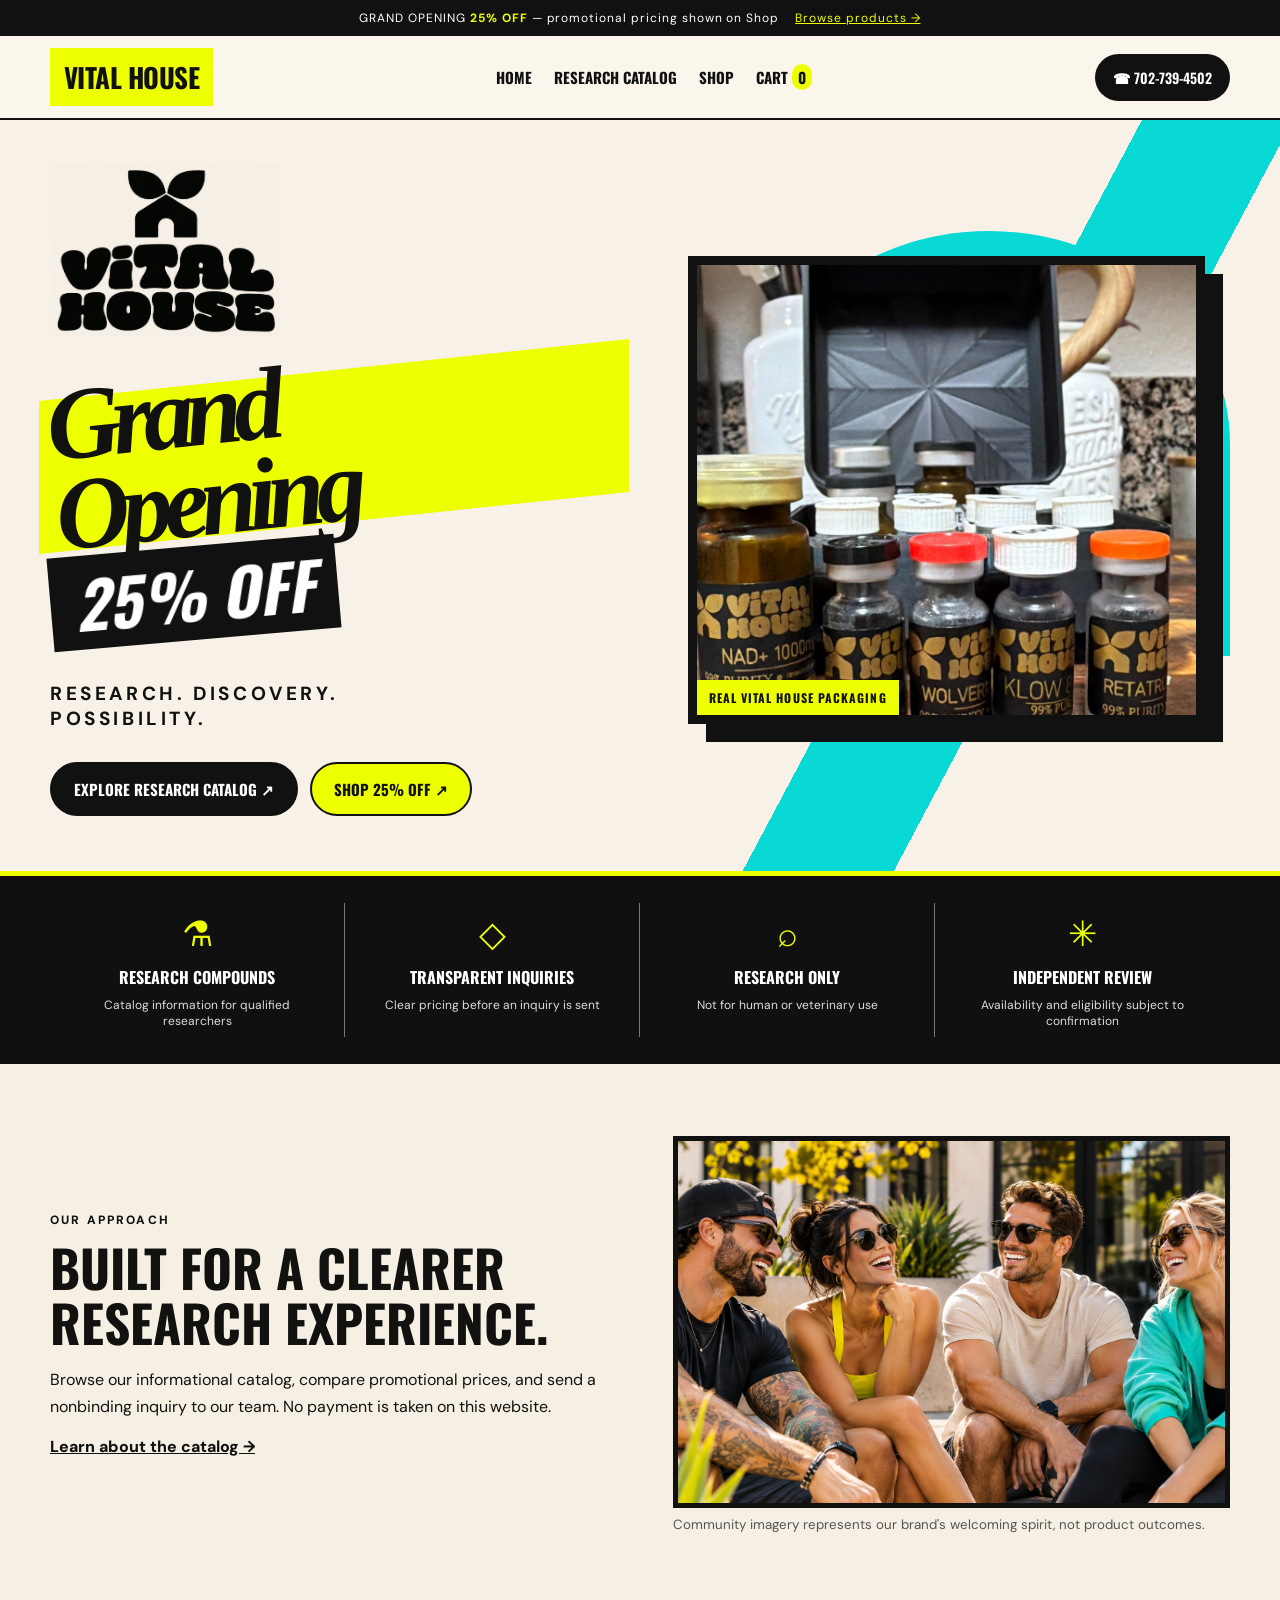
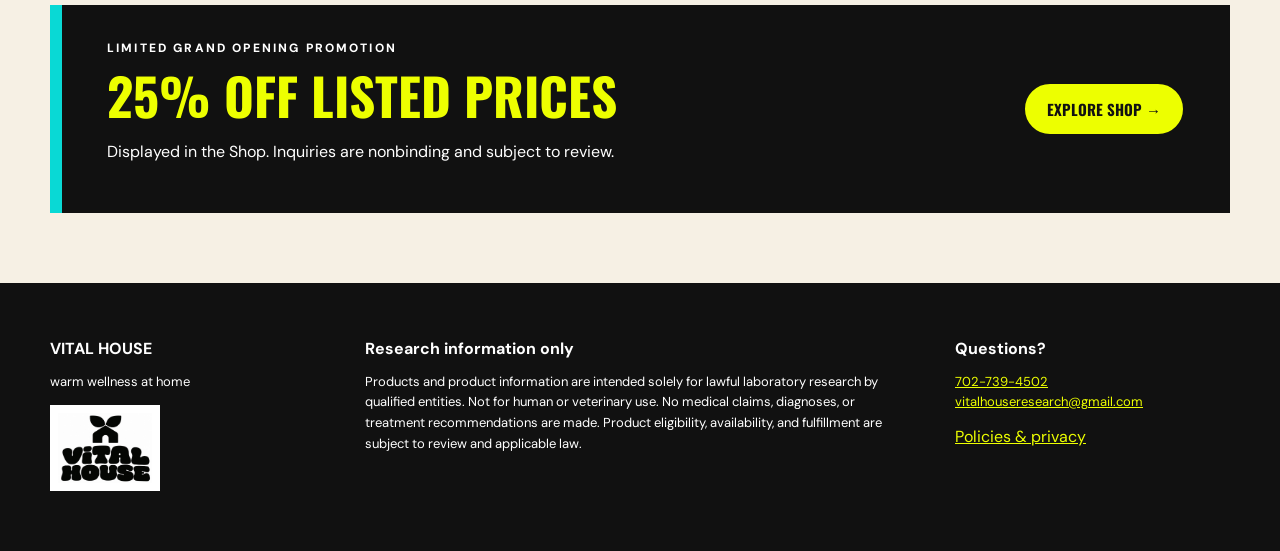
==== index.html @ 69da8849 "Add files via upload" ====
<!doctype html><html lang="en"><head><meta charset="utf-8"><meta name="viewport" content="width=device-width, initial-scale=1"><meta name="theme-color" content="#f5f0e5"><meta name="description" content="Vital House research catalog and inquiry portal. Research use only."><title>Home | Vital House</title><link rel="stylesheet" href="styles.css"><script src="app.js" defer></script></head><body><div class="announcement">GRAND OPENING <b>25% OFF</b> — promotional pricing shown on Shop <a href="shop.html">Browse products →</a></div><header class="site-header"><div class="wrap nav"><a class="brand" href="index.html" aria-label="Vital House home"><span>VITAL HOUSE</span></a><nav aria-label="Main navigation"><a href="index.html">HOME</a><a href="catalog.html">RESEARCH CATALOG</a><a href="shop.html">SHOP</a><a href="cart.html">CART <span id="cartCount">0</span></a></nav><a class="call" href="tel:+17027394502">☎ 702-739-4502</a></div></header><main><section class="hero texture"><div class="wrap hero-grid"><div class="hero-copy"><img class="hero-logo" src="vital-house-logo-original.png" alt="Original Vital House logo"><div class="brush"><span>Grand<br>Opening</span></div><div class="discount">25% OFF</div><p class="tagline">RESEARCH. DISCOVERY.<br>POSSIBILITY.</p><div class="actions"><a class="btn dark" href="catalog.html">EXPLORE RESEARCH CATALOG ↗</a><a class="btn yellow" href="shop.html">SHOP 25% OFF ↗</a></div></div><div class="hero-visual"><div class="image-frame"><img src="real-vials.jpg" alt="Actual Vital House clear glass vials with black and gold labels"><span class="photo-note">REAL VITAL HOUSE PACKAGING</span></div><div class="graphic-lines"></div></div></div></section><section class="feature-band"><div class="wrap features"><div><span>⚗</span><b>RESEARCH COMPOUNDS</b><small>Catalog information for qualified researchers</small></div><div><span>◇</span><b>TRANSPARENT INQUIRIES</b><small>Clear pricing before an inquiry is sent</small></div><div><span>⌕</span><b>RESEARCH ONLY</b><small>Not for human or veterinary use</small></div><div><span>✳</span><b>INDEPENDENT REVIEW</b><small>Availability and eligibility subject to confirmation</small></div></div></section><section class="wrap section split"><div><div class="eyebrow">OUR APPROACH</div><h2>Built for a clearer research experience.</h2><p>Browse our informational catalog, compare promotional prices, and send a nonbinding inquiry to our team. No payment is taken on this website.</p><a class="text-link" href="catalog.html">Learn about the catalog →</a></div><div class="lifestyle"><img src="community.jpg" alt="Friends sharing a relaxed moment outdoors"><small>Community imagery represents our brand's welcoming spirit, not product outcomes.</small></div></section><section class="wrap cta-block"><div><div class="eyebrow">LIMITED GRAND OPENING PROMOTION</div><h2>25% off listed prices</h2><p>Displayed in the Shop. Inquiries are nonbinding and subject to review.</p></div><a class="btn yellow" href="shop.html">EXPLORE SHOP →</a></section></main><footer><div class="wrap footer-grid"><div><strong>VITAL HOUSE</strong><p>warm wellness at home</p><img class="footer-logo" src="vital-house-logo-original.png" alt="Vital House original logo"></div><div><b>Research information only</b><p>Products and product information are intended solely for lawful laboratory research by qualified entities. Not for human or veterinary use. No medical claims, diagnoses, or treatment recommendations are made. Product eligibility, availability, and fulfillment are subject to review and applicable law.</p></div><div><b>Questions?</b><p><a href="tel:+17027394502">702-739-4502</a><br><a href="mailto:vitalhouseresearch@gmail.com">vitalhouseresearch@gmail.com</a></p><a href="policies.html">Policies & privacy</a></div></div></footer></body></html>
---- styles.css ----
@import url('https://fonts.googleapis.com/css2?family=DM+Sans:wght@400;500;600;700;800&family=Oswald:wght@500;600;700&display=swap');:root{--cream:#f6f0e4;--ink:#111110;--yellow:#edff00;--teal:#09d9d5;--red:#b92323}*{box-sizing:border-box}html{scroll-behavior:smooth}body{margin:0;background:var(--cream);color:var(--ink);font-family:'DM Sans',Arial,sans-serif}a{color:inherit}img{max-width:100%}.wrap{width:min(1180px,calc(100% - 40px));margin:auto}.announcement{background:#111;color:#fff;text-align:center;padding:10px;font-size:12px;letter-spacing:.08em}.announcement b{color:var(--yellow)}.announcement a{color:var(--yellow);margin-left:12px}.site-header{background:rgba(250,246,237,.98);border-bottom:2px solid #111;position:relative;z-index:10}.nav{min-height:82px;display:flex;align-items:center;justify-content:space-between;gap:22px}.brand{text-decoration:none;background:var(--yellow);padding:9px 14px;white-space:nowrap;font:700 27px 'Oswald',sans-serif;letter-spacing:-.02em}.nav nav{display:flex;align-items:center;gap:22px;flex-wrap:wrap}.nav nav a{font:700 15px 'Oswald',sans-serif;text-decoration:none}.nav nav a:hover,.text-link:hover{text-decoration:underline;text-decoration-color:var(--yellow);text-decoration-thickness:3px}.nav #cartCount{background:var(--yellow);padding:2px 6px;border-radius:100px}.call{background:#111;color:#fff;border-radius:30px;padding:13px 18px;text-decoration:none;font:600 14px 'Oswald',sans-serif;white-space:nowrap}.texture{background-color:#f7f1e7;background-image:radial-gradient(#9c8c7640 .6px,transparent .7px),linear-gradient(118deg,transparent 0 68%,#09d9d5 68% 77%,transparent 77%);background-size:8px 8px,100% 100%}.hero{overflow:hidden}.hero-grid{display:grid;grid-template-columns:1fr 1fr;align-items:center;gap:45px;padding:44px 0 55px;min-height:630px}.hero-logo{display:block;width:230px;max-width:52%;mix-blend-mode:multiply}.brush{position:relative;isolation:isolate;margin:16px 0 0}.brush:before{content:'';position:absolute;z-index:-1;background:var(--yellow);inset:10% -2% 5% -2%;transform:skewY(-6deg)}.brush span{font:italic 700 clamp(65px,8vw,118px)/.88 Georgia,serif;letter-spacing:-.085em;display:block;transform:rotate(-6deg)}.discount{display:inline-block;background:#111;color:#fff;font:italic 700 clamp(43px,5vw,73px) 'Oswald',sans-serif;padding:0 24px;transform:rotate(-5deg);margin:14px 0 22px}.tagline{font:700 19px/1.35 'DM Sans',sans-serif;letter-spacing:.19em}.actions{display:flex;gap:12px;flex-wrap:wrap;margin-top:30px}.btn{display:inline-flex;align-items:center;justify-content:center;text-align:center;text-decoration:none;border:2px solid #111;border-radius:40px;padding:14px 22px;font:700 15px 'Oswald',sans-serif;cursor:pointer;transition:transform .15s,box-shadow .15s}.btn:hover{transform:translateY(-2px);box-shadow:3px 4px 0 #111}.btn.dark{background:#111;color:#fff}.btn.yellow{background:var(--yellow);color:#111}.btn.outline{background:transparent}.hero-visual{position:relative;padding:25px}.hero-visual:before{content:'';position:absolute;inset:0 0 18% 15%;background:var(--teal);border-radius:50% 50% 0 0}.image-frame{position:relative;z-index:1;background:#d1c6b8;border:9px solid #111;box-shadow:18px 18px 0 #111;overflow:hidden}.image-frame img{display:block;width:100%;height:450px;object-fit:cover;object-position:center 34%}.photo-note{position:absolute;bottom:0;left:0;background:var(--yellow);font:700 12px 'Oswald';padding:9px 12px;letter-spacing:.09em}.feature-band{background:#101010;color:white;border-top:5px solid var(--yellow)}.features{display:grid;grid-template-columns:repeat(4,1fr);padding:27px 0}.features>div{display:flex;flex-direction:column;align-items:center;text-align:center;gap:8px;padding:8px 20px;border-right:1px solid #777}.features>div:last-child{border:0}.features span{font-size:35px;color:var(--yellow)}.features b{font:700 16px 'Oswald'}.features small{font-size:12px;color:#ddd}.section{padding:72px 0}.split{display:grid;grid-template-columns:1fr 1fr;gap:65px;align-items:center}.eyebrow{font:800 12px 'DM Sans';letter-spacing:.18em;margin-bottom:12px}.section h2,.cta-block h2{font:700 clamp(32px,4vw,54px)/1.07 'Oswald';margin:0 0 18px;text-transform:uppercase}.section p{line-height:1.65}.text-link{font-weight:800}.lifestyle img{width:100%;display:block;aspect-ratio:1.5;object-fit:cover;border:5px solid #111}.lifestyle small{display:block;margin-top:8px;color:#555}.cta-block{margin-bottom:70px;background:#111;color:white;padding:35px 45px;display:flex;align-items:center;justify-content:space-between;gap:20px;border-left:12px solid var(--teal)}.cta-block h2{color:var(--yellow)}.page-hero{border-bottom:3px solid #111;padding:50px 0}.page-hero h1{font:700 clamp(52px,8vw,105px)/.98 'Oswald';margin:10px 0 20px}.page-hero h1 em{font-style:normal;background:var(--yellow);padding:0 10px}.page-hero p{max-width:590px;font-size:17px;line-height:1.5}.heading-row,.shop-hero{display:grid;grid-template-columns:1.6fr 1fr;gap:30px;align-items:center}.mini-promo{background:#111;color:#fff;display:flex;flex-direction:column;align-items:flex-start;gap:15px;padding:30px;transform:rotate(2deg)}.mini-promo span{font:700 22px 'Oswald'}.mini-promo strong{font:700 65px 'Oswald';color:var(--yellow)}.mini-promo .btn{background:var(--yellow);color:#111}.shop-hero img{width:100%;height:270px;object-fit:cover;object-position:center 32%;border:5px solid #111}.big-discount{font:700 38px 'Oswald';background:#111;color:var(--yellow);padding:7px 13px;vertical-align:middle;white-space:nowrap}.section-head{display:flex;align-items:end;justify-content:space-between;gap:30px;margin-bottom:25px}.section-head p{max-width:460px}.catalog-grid{display:grid;grid-template-columns:repeat(2,1fr);gap:12px}.catalog-card{border:1px solid #aaa;background:#fff9ef;padding:20px 24px;display:grid;grid-template-columns:180px 1fr;gap:18px;align-items:start}.catalog-card h3{font:700 23px 'Oswald';margin:0}.catalog-card small{display:block;font-weight:700}.catalog-card p{font-size:14px;margin:0}.product-grid{display:grid;grid-template-columns:repeat(3,1fr);gap:15px}.product-card{background:#fff9ef;border:1.5px solid #111;border-radius:10px;padding:22px;display:flex;flex-direction:column;gap:12px}.product-card h3{font:700 27px 'Oswald';margin:0}.product-card .size{font-weight:700}.prices{display:flex;align-items:center;gap:12px}.prices del{font-weight:700}.prices strong{color:var(--red);font-size:23px}.product-card .controls{margin-top:auto;display:flex;gap:10px;align-items:center}.qty{width:65px;border:1px solid #111;padding:12px;font:700 16px 'DM Sans';background:white}.product-card button{flex:1}.bottom-cta{text-align:right;margin-top:35px}.cart-layout{display:grid;grid-template-columns:1.2fr .8fr;gap:45px;align-items:start}.cart-line{display:grid;grid-template-columns:1fr auto auto auto;gap:16px;align-items:center;border-bottom:1px solid #aaa;padding:18px 0}.cart-line h3{font:700 21px 'Oswald';margin:0}.cart-line small{display:block}.cart-line button{border:0;background:none;color:#a22;text-decoration:underline;cursor:pointer}.checkout-panel{border:2px solid #111;background:#fff9ef;padding:26px}.checkout-panel h2{font-size:30px}.totals-row{display:flex;justify-content:space-between;margin:12px 0}.totals-row.discount-row{color:var(--red)}.totals-row.final{font-weight:800;font-size:23px;border-top:2px solid #111;padding-top:16px}.checkout-panel label{display:block;font-weight:700;font-size:13px;margin:13px 0 5px}.checkout-panel input:not([type=checkbox]),.checkout-panel textarea,.checkout-panel select,select{width:100%;padding:12px;border:1px solid #777;background:white;font:inherit}.checkout-panel .check{display:flex;align-items:flex-start;gap:10px;line-height:1.4}.check input{margin-top:3px}.fine{font-size:12px;color:#555;line-height:1.5}.wide{width:100%;margin-top:10px}.policy{max-width:900px}.policy h2{margin-top:35px;font-size:28px}footer{background:#111;color:#fff;padding:55px 0}footer a{color:var(--yellow)}.footer-grid{display:grid;grid-template-columns:1fr 2fr 1fr;gap:40px}.footer-grid p{font-size:13px;line-height:1.6}.footer-logo{width:110px;background:white;padding:8px}@media(max-width:900px){.nav{padding:12px 0;flex-wrap:wrap}.nav nav{order:3;width:100%;justify-content:space-between;gap:12px}.hero-grid{grid-template-columns:1fr}.hero-visual{max-width:680px}.product-grid{grid-template-columns:repeat(2,1fr)}.features{grid-template-columns:repeat(2,1fr)}.features>div:nth-child(2){border:0}.features>div{border-bottom:1px solid #666}.split,.cart-layout{grid-template-columns:1fr}.heading-row{grid-template-columns:1fr 1fr}.footer-grid{grid-template-columns:1fr 1fr}}@media(max-width:620px){.wrap{width:min(100% - 28px,1180px)}.brand{font-size:22px}.call{padding:10px;font-size:12px}.nav nav a{font-size:12px}.hero-grid{padding:28px 0 40px;gap:15px}.hero-logo{width:180px}.brush span{font-size:70px}.discount{font-size:49px}.hero-visual{padding:15px}.image-frame img{height:340px}.features{grid-template-columns:repeat(2,1fr)}.features>div{padding:10px}.section{padding:42px 0}.cta-block{flex-direction:column;align-items:flex-start;padding:25px}.heading-row,.shop-hero{grid-template-columns:1fr}.mini-promo{transform:none}.catalog-grid,.product-grid{grid-template-columns:1fr}.catalog-card{grid-template-columns:1fr;gap:5px}.section-head{display:block}.cart-line{grid-template-columns:1fr auto;gap:8px}.footer-grid{grid-template-columns:1fr}.page-hero h1{font-size:55px}.big-discount{font-size:27px}}
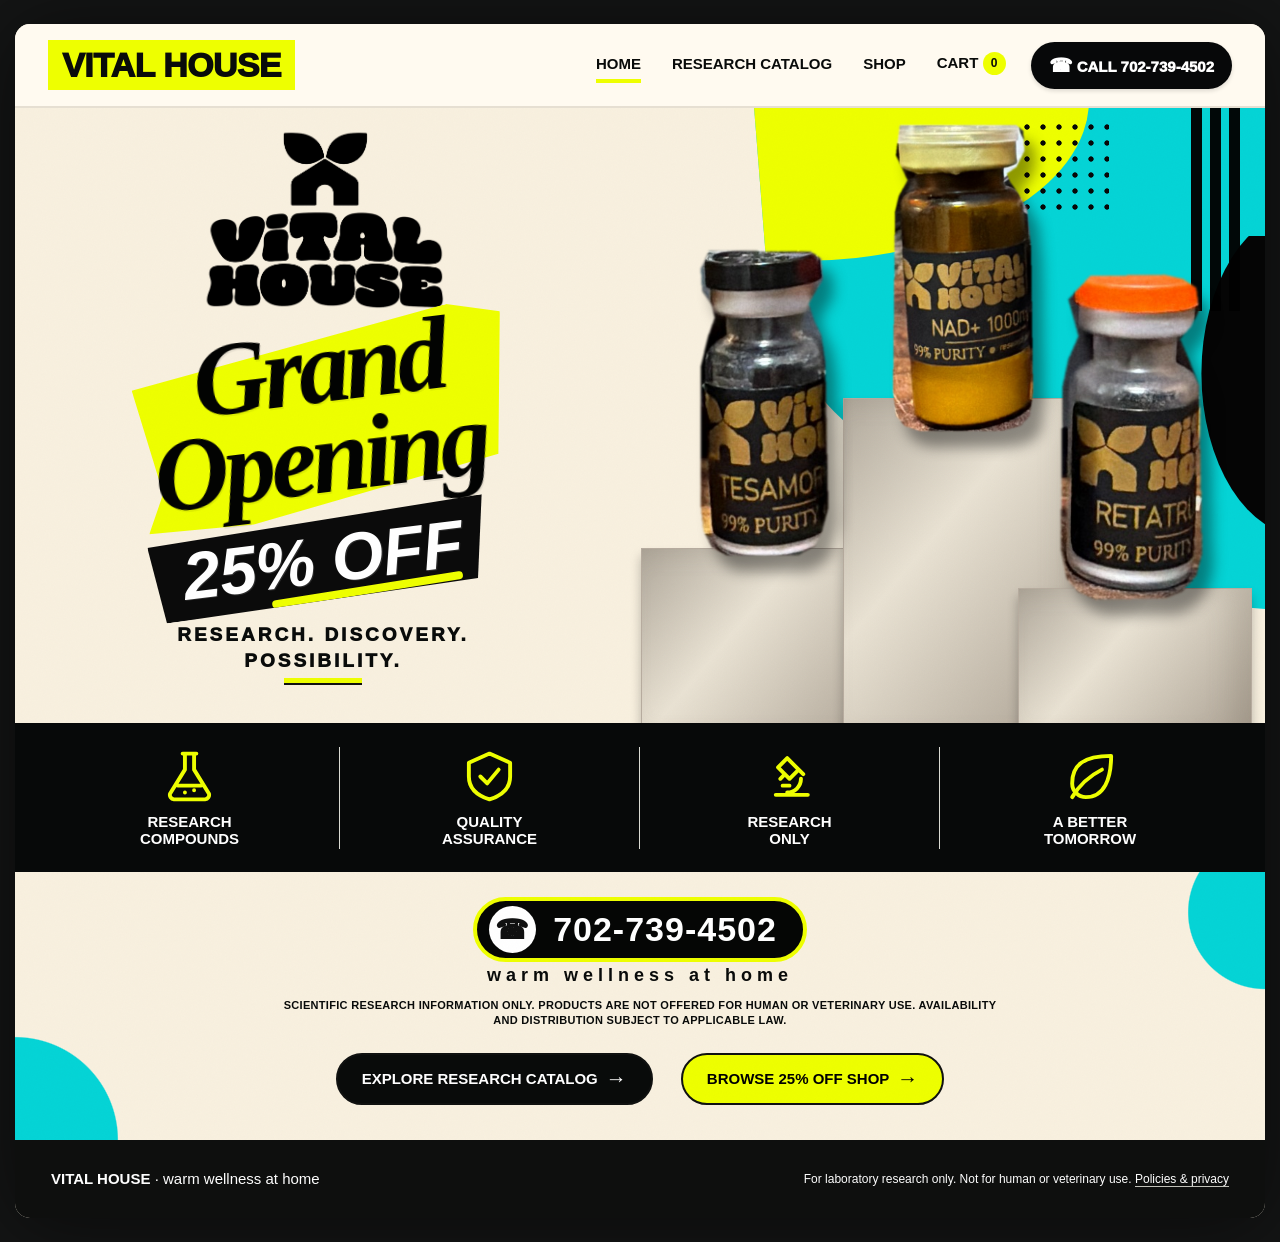
==== commit a787227b: "Add files via upload" ====
--- a/index.html
+++ b/index.html
@@ -1 +1 @@
-<!doctype html><html lang="en"><head><meta charset="utf-8"><meta name="viewport" content="width=device-width, initial-scale=1"><meta name="theme-color" content="#f5f0e5"><meta name="description" content="Vital House research catalog and inquiry portal. Research use only."><title>Home | Vital House</title><link rel="stylesheet" href="styles.css"><script src="app.js" defer></script></head><body><div class="announcement">GRAND OPENING <b>25% OFF</b> — promotional pricing shown on Shop <a href="shop.html">Browse products →</a></div><header class="site-header"><div class="wrap nav"><a class="brand" href="index.html" aria-label="Vital House home"><span>VITAL HOUSE</span></a><nav aria-label="Main navigation"><a href="index.html">HOME</a><a href="catalog.html">RESEARCH CATALOG</a><a href="shop.html">SHOP</a><a href="cart.html">CART <span id="cartCount">0</span></a></nav><a class="call" href="tel:+17027394502">☎ 702-739-4502</a></div></header><main><section class="hero texture"><div class="wrap hero-grid"><div class="hero-copy"><img class="hero-logo" src="vital-house-logo-original.png" alt="Original Vital House logo"><div class="brush"><span>Grand<br>Opening</span></div><div class="discount">25% OFF</div><p class="tagline">RESEARCH. DISCOVERY.<br>POSSIBILITY.</p><div class="actions"><a class="btn dark" href="catalog.html">EXPLORE RESEARCH CATALOG ↗</a><a class="btn yellow" href="shop.html">SHOP 25% OFF ↗</a></div></div><div class="hero-visual"><div class="image-frame"><img src="real-vials.jpg" alt="Actual Vital House clear glass vials with black and gold labels"><span class="photo-note">REAL VITAL HOUSE PACKAGING</span></div><div class="graphic-lines"></div></div></div></section><section class="feature-band"><div class="wrap features"><div><span>⚗</span><b>RESEARCH COMPOUNDS</b><small>Catalog information for qualified researchers</small></div><div><span>◇</span><b>TRANSPARENT INQUIRIES</b><small>Clear pricing before an inquiry is sent</small></div><div><span>⌕</span><b>RESEARCH ONLY</b><small>Not for human or veterinary use</small></div><div><span>✳</span><b>INDEPENDENT REVIEW</b><small>Availability and eligibility subject to confirmation</small></div></div></section><section class="wrap section split"><div><div class="eyebrow">OUR APPROACH</div><h2>Built for a clearer research experience.</h2><p>Browse our informational catalog, compare promotional prices, and send a nonbinding inquiry to our team. No payment is taken on this website.</p><a class="text-link" href="catalog.html">Learn about the catalog →</a></div><div class="lifestyle"><img src="community.jpg" alt="Friends sharing a relaxed moment outdoors"><small>Community imagery represents our brand's welcoming spirit, not product outcomes.</small></div></section><section class="wrap cta-block"><div><div class="eyebrow">LIMITED GRAND OPENING PROMOTION</div><h2>25% off listed prices</h2><p>Displayed in the Shop. Inquiries are nonbinding and subject to review.</p></div><a class="btn yellow" href="shop.html">EXPLORE SHOP →</a></section></main><footer><div class="wrap footer-grid"><div><strong>VITAL HOUSE</strong><p>warm wellness at home</p><img class="footer-logo" src="vital-house-logo-original.png" alt="Vital House original logo"></div><div><b>Research information only</b><p>Products and product information are intended solely for lawful laboratory research by qualified entities. Not for human or veterinary use. No medical claims, diagnoses, or treatment recommendations are made. Product eligibility, availability, and fulfillment are subject to review and applicable law.</p></div><div><b>Questions?</b><p><a href="tel:+17027394502">702-739-4502</a><br><a href="mailto:vitalhouseresearch@gmail.com">vitalhouseresearch@gmail.com</a></p><a href="policies.html">Policies & privacy</a></div></div></footer></body></html>+<!DOCTYPE html><html lang="en"><head><meta charset="UTF-8"><meta name="viewport" content="width=device-width,initial-scale=1"><meta name="theme-color" content="#fbf5e8"><meta name="description" content="Vital House research catalog, grand opening 25% promotion and nonbinding product inquiries for qualified laboratories."><link rel="icon" href="original-logo-transparent.png"><link rel="stylesheet" href="styles.css"><script defer src="app.js"></script><title>Vital House | Grand Opening</title></head><body data-page="home"><div class="site-shell"><header class="site-header"><a class="header-mark" href="index.html" aria-label="Vital House home">VITAL HOUSE</a><nav class="nav-links" aria-label="Main navigation"><a href="index.html" data-page="home">HOME</a><a href="catalog.html" data-page="catalog">RESEARCH CATALOG</a><a href="shop.html" data-page="shop">SHOP</a><a href="cart.html" data-page="cart">CART <span id="cartCount">0</span></a></nav><a class="header-call" href="tel:+17027394502"><span aria-hidden="true">☎</span> CALL 702-739-4502</a></header><main class="home-main"><section class="home-hero"><div class="hero-copy"><img class="hero-logo" src="original-logo-transparent.png" alt="Original Vital House logo"><div class="grand-title"><span>Grand</span><span>Opening</span></div><div class="off-paint">25% OFF <i></i></div><p class="tagline">RESEARCH. DISCOVERY.<br> POSSIBILITY.</p><div class="tagline-line"></div></div><div class="bottle-stage" role="img" aria-label="Actual Vital House glass bottles with the original black and gold labels"><div class="stage-glow"></div><div class="stage-dots"></div><div class="stage-stripes"></div><div class="stage-block block-a"></div><div class="stage-block block-b"></div><div class="stage-block block-c"></div><img class="vial vial-a" src="bottle-tesamorelin.png" alt="" loading="eager"><img class="vial vial-b" src="bottle-nad.png" alt="" loading="eager"><img class="vial vial-c" src="bottle-retatrutide.png" alt="" loading="eager"></div></section><section class="feature-strip"><div class="feature"><svg viewBox="0 0 24 24" aria-hidden="true"><path d="M9 2h6M10 2v7l-6.5 10.5A2 2 0 0 0 5.2 22h13.6a2 2 0 0 0 1.7-2.5L14 9V2M7 16h10M10 19h.01M14 18h.01"/></svg><span>RESEARCH<br>COMPOUNDS</span></div><div class="feature"><svg viewBox="0 0 24 24" aria-hidden="true"><path d="m12 2 9 4v6c0 5-3.5 8.3-9 10-5.5-1.7-9-5-9-10V6l9-4Z"/><path d="m8 12 3 3 5-6"/></svg><span>QUALITY<br>ASSURANCE</span></div><div class="feature"><svg viewBox="0 0 24 24" aria-hidden="true"><path d="m7 8 4-4 5 5-4 4-5-5ZM10 11l-2 2M16 9l2 2M17 13a6 6 0 0 1-6 6M6 20h14M9 16h3"/></svg><span>RESEARCH<br>ONLY</span></div><div class="feature"><svg viewBox="0 0 24 24" aria-hidden="true"><path d="M21 3C9 3 4 7 4 15a6 6 0 0 0 6 6c8 0 11-8 11-18Z"/><path d="M4 21c3-5 7-9 13-12"/></svg><span>A BETTER<br>TOMORROW</span></div></section><section class="home-bottom"><a class="phone-oval" href="tel:+17027394502"><span class="phone-round">☎</span> 702-739-4502</a><p class="home-slogan">warm wellness at home</p><p class="micro-disclaimer">SCIENTIFIC RESEARCH INFORMATION ONLY. PRODUCTS ARE NOT OFFERED FOR HUMAN OR VETERINARY USE. AVAILABILITY AND DISTRIBUTION SUBJECT TO APPLICABLE LAW.</p><div class="home-ctas"><a class="pill pill-black" href="catalog.html">EXPLORE RESEARCH CATALOG <span>→</span></a><a class="pill pill-yellow" href="shop.html">BROWSE 25% OFF SHOP <span>→</span></a></div></section></main><footer class="site-footer"><div class="footer-left"><span class="brand-name">VITAL HOUSE</span><span> · warm wellness at home</span></div><div class="footer-right">For laboratory research only. Not for human or veterinary use. <a href="policies.html">Policies & privacy</a></div></footer></div></body></html>
--- a/styles.css
+++ b/styles.css
@@ -1 +1,13 @@
-@import url('https://fonts.googleapis.com/css2?family=DM+Sans:wght@400;500;600;700;800&family=Oswald:wght@500;600;700&display=swap');:root{--cream:#f6f0e4;--ink:#111110;--yellow:#edff00;--teal:#09d9d5;--red:#b92323}*{box-sizing:border-box}html{scroll-behavior:smooth}body{margin:0;background:var(--cream);color:var(--ink);font-family:'DM Sans',Arial,sans-serif}a{color:inherit}img{max-width:100%}.wrap{width:min(1180px,calc(100% - 40px));margin:auto}.announcement{background:#111;color:#fff;text-align:center;padding:10px;font-size:12px;letter-spacing:.08em}.announcement b{color:var(--yellow)}.announcement a{color:var(--yellow);margin-left:12px}.site-header{background:rgba(250,246,237,.98);border-bottom:2px solid #111;position:relative;z-index:10}.nav{min-height:82px;display:flex;align-items:center;justify-content:space-between;gap:22px}.brand{text-decoration:none;background:var(--yellow);padding:9px 14px;white-space:nowrap;font:700 27px 'Oswald',sans-serif;letter-spacing:-.02em}.nav nav{display:flex;align-items:center;gap:22px;flex-wrap:wrap}.nav nav a{font:700 15px 'Oswald',sans-serif;text-decoration:none}.nav nav a:hover,.text-link:hover{text-decoration:underline;text-decoration-color:var(--yellow);text-decoration-thickness:3px}.nav #cartCount{background:var(--yellow);padding:2px 6px;border-radius:100px}.call{background:#111;color:#fff;border-radius:30px;padding:13px 18px;text-decoration:none;font:600 14px 'Oswald',sans-serif;white-space:nowrap}.texture{background-color:#f7f1e7;background-image:radial-gradient(#9c8c7640 .6px,transparent .7px),linear-gradient(118deg,transparent 0 68%,#09d9d5 68% 77%,transparent 77%);background-size:8px 8px,100% 100%}.hero{overflow:hidden}.hero-grid{display:grid;grid-template-columns:1fr 1fr;align-items:center;gap:45px;padding:44px 0 55px;min-height:630px}.hero-logo{display:block;width:230px;max-width:52%;mix-blend-mode:multiply}.brush{position:relative;isolation:isolate;margin:16px 0 0}.brush:before{content:'';position:absolute;z-index:-1;background:var(--yellow);inset:10% -2% 5% -2%;transform:skewY(-6deg)}.brush span{font:italic 700 clamp(65px,8vw,118px)/.88 Georgia,serif;letter-spacing:-.085em;display:block;transform:rotate(-6deg)}.discount{display:inline-block;background:#111;color:#fff;font:italic 700 clamp(43px,5vw,73px) 'Oswald',sans-serif;padding:0 24px;transform:rotate(-5deg);margin:14px 0 22px}.tagline{font:700 19px/1.35 'DM Sans',sans-serif;letter-spacing:.19em}.actions{display:flex;gap:12px;flex-wrap:wrap;margin-top:30px}.btn{display:inline-flex;align-items:center;justify-content:center;text-align:center;text-decoration:none;border:2px solid #111;border-radius:40px;padding:14px 22px;font:700 15px 'Oswald',sans-serif;cursor:pointer;transition:transform .15s,box-shadow .15s}.btn:hover{transform:translateY(-2px);box-shadow:3px 4px 0 #111}.btn.dark{background:#111;color:#fff}.btn.yellow{background:var(--yellow);color:#111}.btn.outline{background:transparent}.hero-visual{position:relative;padding:25px}.hero-visual:before{content:'';position:absolute;inset:0 0 18% 15%;background:var(--teal);border-radius:50% 50% 0 0}.image-frame{position:relative;z-index:1;background:#d1c6b8;border:9px solid #111;box-shadow:18px 18px 0 #111;overflow:hidden}.image-frame img{display:block;width:100%;height:450px;object-fit:cover;object-position:center 34%}.photo-note{position:absolute;bottom:0;left:0;background:var(--yellow);font:700 12px 'Oswald';padding:9px 12px;letter-spacing:.09em}.feature-band{background:#101010;color:white;border-top:5px solid var(--yellow)}.features{display:grid;grid-template-columns:repeat(4,1fr);padding:27px 0}.features>div{display:flex;flex-direction:column;align-items:center;text-align:center;gap:8px;padding:8px 20px;border-right:1px solid #777}.features>div:last-child{border:0}.features span{font-size:35px;color:var(--yellow)}.features b{font:700 16px 'Oswald'}.features small{font-size:12px;color:#ddd}.section{padding:72px 0}.split{display:grid;grid-template-columns:1fr 1fr;gap:65px;align-items:center}.eyebrow{font:800 12px 'DM Sans';letter-spacing:.18em;margin-bottom:12px}.section h2,.cta-block h2{font:700 clamp(32px,4vw,54px)/1.07 'Oswald';margin:0 0 18px;text-transform:uppercase}.section p{line-height:1.65}.text-link{font-weight:800}.lifestyle img{width:100%;display:block;aspect-ratio:1.5;object-fit:cover;border:5px solid #111}.lifestyle small{display:block;margin-top:8px;color:#555}.cta-block{margin-bottom:70px;background:#111;color:white;padding:35px 45px;display:flex;align-items:center;justify-content:space-between;gap:20px;border-left:12px solid var(--teal)}.cta-block h2{color:var(--yellow)}.page-hero{border-bottom:3px solid #111;padding:50px 0}.page-hero h1{font:700 clamp(52px,8vw,105px)/.98 'Oswald';margin:10px 0 20px}.page-hero h1 em{font-style:normal;background:var(--yellow);padding:0 10px}.page-hero p{max-width:590px;font-size:17px;line-height:1.5}.heading-row,.shop-hero{display:grid;grid-template-columns:1.6fr 1fr;gap:30px;align-items:center}.mini-promo{background:#111;color:#fff;display:flex;flex-direction:column;align-items:flex-start;gap:15px;padding:30px;transform:rotate(2deg)}.mini-promo span{font:700 22px 'Oswald'}.mini-promo strong{font:700 65px 'Oswald';color:var(--yellow)}.mini-promo .btn{background:var(--yellow);color:#111}.shop-hero img{width:100%;height:270px;object-fit:cover;object-position:center 32%;border:5px solid #111}.big-discount{font:700 38px 'Oswald';background:#111;color:var(--yellow);padding:7px 13px;vertical-align:middle;white-space:nowrap}.section-head{display:flex;align-items:end;justify-content:space-between;gap:30px;margin-bottom:25px}.section-head p{max-width:460px}.catalog-grid{display:grid;grid-template-columns:repeat(2,1fr);gap:12px}.catalog-card{border:1px solid #aaa;background:#fff9ef;padding:20px 24px;display:grid;grid-template-columns:180px 1fr;gap:18px;align-items:start}.catalog-card h3{font:700 23px 'Oswald';margin:0}.catalog-card small{display:block;font-weight:700}.catalog-card p{font-size:14px;margin:0}.product-grid{display:grid;grid-template-columns:repeat(3,1fr);gap:15px}.product-card{background:#fff9ef;border:1.5px solid #111;border-radius:10px;padding:22px;display:flex;flex-direction:column;gap:12px}.product-card h3{font:700 27px 'Oswald';margin:0}.product-card .size{font-weight:700}.prices{display:flex;align-items:center;gap:12px}.prices del{font-weight:700}.prices strong{color:var(--red);font-size:23px}.product-card .controls{margin-top:auto;display:flex;gap:10px;align-items:center}.qty{width:65px;border:1px solid #111;padding:12px;font:700 16px 'DM Sans';background:white}.product-card button{flex:1}.bottom-cta{text-align:right;margin-top:35px}.cart-layout{display:grid;grid-template-columns:1.2fr .8fr;gap:45px;align-items:start}.cart-line{display:grid;grid-template-columns:1fr auto auto auto;gap:16px;align-items:center;border-bottom:1px solid #aaa;padding:18px 0}.cart-line h3{font:700 21px 'Oswald';margin:0}.cart-line small{display:block}.cart-line button{border:0;background:none;color:#a22;text-decoration:underline;cursor:pointer}.checkout-panel{border:2px solid #111;background:#fff9ef;padding:26px}.checkout-panel h2{font-size:30px}.totals-row{display:flex;justify-content:space-between;margin:12px 0}.totals-row.discount-row{color:var(--red)}.totals-row.final{font-weight:800;font-size:23px;border-top:2px solid #111;padding-top:16px}.checkout-panel label{display:block;font-weight:700;font-size:13px;margin:13px 0 5px}.checkout-panel input:not([type=checkbox]),.checkout-panel textarea,.checkout-panel select,select{width:100%;padding:12px;border:1px solid #777;background:white;font:inherit}.checkout-panel .check{display:flex;align-items:flex-start;gap:10px;line-height:1.4}.check input{margin-top:3px}.fine{font-size:12px;color:#555;line-height:1.5}.wide{width:100%;margin-top:10px}.policy{max-width:900px}.policy h2{margin-top:35px;font-size:28px}footer{background:#111;color:#fff;padding:55px 0}footer a{color:var(--yellow)}.footer-grid{display:grid;grid-template-columns:1fr 2fr 1fr;gap:40px}.footer-grid p{font-size:13px;line-height:1.6}.footer-logo{width:110px;background:white;padding:8px}@media(max-width:900px){.nav{padding:12px 0;flex-wrap:wrap}.nav nav{order:3;width:100%;justify-content:space-between;gap:12px}.hero-grid{grid-template-columns:1fr}.hero-visual{max-width:680px}.product-grid{grid-template-columns:repeat(2,1fr)}.features{grid-template-columns:repeat(2,1fr)}.features>div:nth-child(2){border:0}.features>div{border-bottom:1px solid #666}.split,.cart-layout{grid-template-columns:1fr}.heading-row{grid-template-columns:1fr 1fr}.footer-grid{grid-template-columns:1fr 1fr}}@media(max-width:620px){.wrap{width:min(100% - 28px,1180px)}.brand{font-size:22px}.call{padding:10px;font-size:12px}.nav nav a{font-size:12px}.hero-grid{padding:28px 0 40px;gap:15px}.hero-logo{width:180px}.brush span{font-size:70px}.discount{font-size:49px}.hero-visual{padding:15px}.image-frame img{height:340px}.features{grid-template-columns:repeat(2,1fr)}.features>div{padding:10px}.section{padding:42px 0}.cta-block{flex-direction:column;align-items:flex-start;padding:25px}.heading-row,.shop-hero{grid-template-columns:1fr}.mini-promo{transform:none}.catalog-grid,.product-grid{grid-template-columns:1fr}.catalog-card{grid-template-columns:1fr;gap:5px}.section-head{display:block}.cart-line{grid-template-columns:1fr auto;gap:8px}.footer-grid{grid-template-columns:1fr}.page-hero h1{font-size:55px}.big-discount{font-size:27px}}+:root{--cream:#f8f0df;--paper:#fcf8ed;--ink:#090b0a;--yellow:#eeff00;--gold:#c59a52;--teal:#05d4d6;--muted:#565853;--red:#c31e21;--line:#292a26;--shadow:0 12px 44px rgba(0,0,0,.11)}
+*{box-sizing:border-box}html{scroll-behavior:smooth}body{margin:0;background:#141515;color:var(--ink);font-family:Arial,Helvetica,sans-serif;-webkit-font-smoothing:antialiased;font-size:16px}a{color:inherit;text-decoration:none}button,input,textarea,select{font:inherit}button{cursor:pointer}.site-shell{max-width:1250px;margin:24px auto;background:var(--cream);overflow:hidden;box-shadow:0 6px 80px #0008;border-radius:15px;min-height:85vh;position:relative}.site-shell:before{content:"";position:absolute;inset:0;pointer-events:none;z-index:10;background-image:url("data:image/svg+xml,%3Csvg viewBox='0 0 200 200' xmlns='http://www.w3.org/2000/svg'%3E%3Cfilter id='n'%3E%3CfeTurbulence type='fractalNoise' baseFrequency='.8' numOctaves='3' stitchTiles='stitch'/%3E%3C/filter%3E%3Crect width='100%25' height='100%25' filter='url(%23n)' opacity='.22'/%3E%3C/svg%3E");background-size:210px 210px;opacity:.12;mix-blend-mode:multiply}.site-shell>*,.site-shell>* *{position:relative}header.site-header{height:84px;display:flex;align-items:center;justify-content:space-between;gap:25px;padding:12px 33px;background:#fffaf0;border-bottom:2px solid #e6dfd2;z-index:12}.header-mark{display:inline-block;font-family:Impact,'Arial Black',Arial,sans-serif;font-size:34px;font-weight:950;line-height:1;padding:8px 14px;background:var(--yellow);white-space:nowrap;letter-spacing:-.6px}.nav-links{display:flex;gap:31px;align-items:center;margin-left:auto;font-weight:900;font-size:15px}.nav-links a{white-space:nowrap;padding:7px 0;border-bottom:4px solid transparent}.nav-links a.active{border-bottom-color:var(--yellow)}.nav-links a:hover{border-bottom-color:var(--teal)}#cartCount{display:inline-grid;place-items:center;border-radius:100px;background:var(--yellow);min-width:23px;height:23px;font-size:12px;padding:2px}.header-call{background:#070809;color:#fff;padding:12px 18px;border-radius:100px;font-weight:950;font-size:15px;white-space:nowrap;box-shadow:0 2px 4px #0002}.header-call span{font-size:19px}.site-footer{display:flex;justify-content:space-between;gap:20px;align-items:center;background:#0e0f0e;color:#fff;padding:22px 36px;min-height:78px;font-size:13px;flex-wrap:wrap}.footer-left{font-size:15px}.brand-name{font-weight:900}.footer-right{font-size:12px}.footer-right a{border-bottom:1px solid #c2c2ba}
+/* Home page: original graphic hierarchy, real editable text, actual vial photographs */
+.home-hero{min-height:615px;display:grid;grid-template-columns:48% 52%;overflow:hidden;background:radial-gradient(circle at 100% 5%,#fff8e6,transparent 30%),var(--cream)}.hero-copy{display:flex;flex-direction:column;align-items:center;justify-content:flex-start;z-index:3;padding:26px 6px 12px 22px}.hero-logo{width:min(78%,350px);height:185px;object-fit:contain;mix-blend-mode:multiply;margin:-8px auto -12px}.grand-title{margin:1px 0 2px;position:relative;z-index:2;display:flex;flex-direction:column;align-items:center;transform:rotate(-7deg);font-family:'Lobster Two','Brush Script MT','Segoe Script',cursive;font-weight:900;font-style:italic;color:#020302;letter-spacing:-5px;line-height:.87;font-size:clamp(64px,8.1vw,120px);padding:22px 26px 10px;text-shadow:1px 2px 0 #0001}.grand-title:before{content:'';position:absolute;inset:16% -1% 2%;background:var(--yellow);transform:skewY(-6deg);clip-path:polygon(0 8%,86% 0,100% 11%,95% 91%,28% 99%,0 91%,5% 70%);z-index:-1}.grand-title span+span{margin-left:-18px}.off-paint{align-self:center;transform:rotate(-7deg);font-family:Impact,'Arial Black',sans-serif;font-weight:900;letter-spacing:-.5px;font-style:italic;font-size:clamp(42px,5.2vw,74px);color:#fff;text-shadow:1px 1px 0 #fff2;padding:8px 32px 6px;background:#0b0b0b;clip-path:polygon(0 14%,98% 0,94% 92%,3% 100%);white-space:nowrap}.off-paint i{position:absolute;height:8px;background:var(--yellow);bottom:5px;left:34%;width:56%;border-radius:30px;transform:rotate(-2deg)}.tagline{text-align:center;font-weight:950;font-size:19px;line-height:1.34;letter-spacing:3px;margin:18px 0 5px}.tagline-line{height:7px;width:78px;background:var(--yellow);border-bottom:2px solid #111}.bottle-stage{position:relative;overflow:hidden;min-width:0;min-height:615px;isolation:isolate;background:linear-gradient(110deg, transparent 0 28%,rgba(0,0,0,0) 28%)}.stage-glow{position:absolute;right:-18%;top:0;width:105%;height:83%;border-radius:0 0 0 100%;background:var(--teal);clip-path:polygon(8% 0,100% 0,100% 100%,45% 94%,11% 51%)}.stage-glow:before{content:"";position:absolute;top:-33%;left:-28%;height:63%;width:85%;border-radius:50%;background:var(--yellow)}.stage-glow:after{content:'';position:absolute;right:0;top:25%;width:54%;height:100%;background:#050505;clip-path:ellipse(28% 32% at 79% 27%)}.stage-dots{position:absolute;top:11px;right:24%;width:90px;height:98px;background-image:radial-gradient(#070707 2.3px,transparent 3px);background-size:16px 16px}.stage-stripes{position:absolute;right:3%;top:0;height:33%;width:55px;background:repeating-linear-gradient(90deg,#090909 0 11px,transparent 11px 19px);mix-blend-mode:multiply}.stage-block{position:absolute;bottom:-20px;z-index:2;background:linear-gradient(130deg,#b1a99c,#e9e2d3 39%,#a99f91 100%);box-shadow:inset -18px 0 28px #756b5c33,0 8px 10px #13111144;border:1px solid #b7ac9f}.block-a{left:4%;width:39%;height:195px}.block-b{left:35%;width:37%;height:345px}.block-c{right:2%;width:36%;height:155px}.vial{position:absolute;z-index:4;object-fit:contain;filter:drop-shadow(11px 16px 7px #0006)}.vial-a{left:8%;bottom:165px;width:30%;height:310px}.vial-b{left:39%;bottom:290px;width:29%;height:310px}.vial-c{right:5%;bottom:121px;width:31%;height:330px}.feature-strip{display:grid;grid-template-columns:repeat(4,1fr);background:#070909;color:#fff;padding:24px 25px 23px}.feature{display:flex;flex-direction:column;align-items:center;gap:9px;justify-content:center;text-align:center;border-right:1px solid #dadbd3;min-height:102px;font-weight:900;font-size:15px;line-height:1.15}.feature:last-child{border-right:0}.feature svg{width:55px;height:55px;fill:none;stroke:var(--yellow);stroke-width:1.7;stroke-linecap:round;stroke-linejoin:round}.home-bottom{text-align:center;padding:25px 28px 35px;background:radial-gradient(circle at 0% 100%,var(--teal) 0 8%,transparent 8.1%),radial-gradient(circle at 100% 15%,var(--teal) 0 6%,transparent 6.1%),var(--cream);}.phone-oval{display:inline-flex;align-items:center;gap:17px;font-size:34px;font-weight:900;letter-spacing:1px;color:#fff;background:#050605;border:4px solid var(--yellow);border-radius:100px;padding:5px 26px 5px 12px}.phone-round{background:#fff;color:#101010;border-radius:50%;display:grid;place-items:center;height:47px;width:47px;font-size:27px}.home-slogan{font-weight:900;font-size:18px;letter-spacing:5px;margin:3px 0 12px}.micro-disclaimer{max-width:730px;margin:8px auto 24px;font-size:11px;line-height:1.4;font-weight:750;letter-spacing:.3px}.home-ctas{display:flex;gap:28px;justify-content:center;align-items:center}.pill{display:inline-flex;align-items:center;justify-content:center;gap:8px;text-align:center;min-height:52px;padding:12px 24px;border-radius:100px;border:2px solid #101110;font-size:15px;font-weight:900;text-transform:uppercase;transition:transform .16s,filter .16s;cursor:pointer}.pill:hover{transform:translateY(-2px);filter:brightness(.97)}.pill-black{background:#090b0a;color:#fff}.pill-yellow{background:var(--yellow);color:#000}.pill span{font-size:21px}
+/* Catalog */
+.catalog-main,.shop-main,.cart-main,.policies-main{background:var(--cream)}.catalog-hero{min-height:245px;display:grid;grid-template-columns:27% 51% 22%;align-items:center;overflow:hidden;padding:22px 24px;position:relative;border-bottom:1px solid #b8b2a8}.catalog-logo-col,.shop-logo-col{z-index:2;display:flex;flex-direction:column;align-items:center;justify-content:center}.catalog-logo,.shop-logo{display:block;width:89%;height:168px;object-fit:contain;mix-blend-mode:multiply}.slogan-small{font-size:14px;font-weight:800;letter-spacing:1.7px}.catalog-heading{text-align:center;z-index:2}.catalog-heading h1,.shop-headline h1{display:inline-block;transform:skew(-8deg) rotate(-3deg);position:relative;z-index:1;font-family:Impact,'Arial Black',sans-serif;letter-spacing:1px;font-style:italic;line-height:.9;font-size:clamp(54px,6vw,88px);margin:10px 0 7px;padding:16px 36px 10px}.catalog-heading h1:before,.shop-headline h1:before{content:"";position:absolute;inset:2% -5%;background:var(--yellow);z-index:-1;clip-path:polygon(2% 10%,100% 0%,96% 94%,0% 100%)}.promo-dark{display:table;margin:0 auto;background:#070707;color:white;font-weight:950;font-style:italic;font-size:clamp(17px,2vw,26px);padding:7px 20px;transform:rotate(-1deg);clip-path:polygon(0 18%,100% 0,97% 100%,1% 92%)}.promo-dark mark{background:none;color:var(--yellow)}.header-decor{position:absolute;right:0;top:0;height:100%;width:30%;background:radial-gradient(circle at 73% 5%,var(--teal) 0 40%,transparent 40.4%)}.header-decor:before{content:'';position:absolute;right:0;bottom:28%;height:45px;width:135px;background:repeating-linear-gradient(0deg,#060606 0 6px,transparent 6px 14px)}.catalog-table-wrap{padding:27px 44px 23px}.catalog-table{border:1.5px solid #444;overflow:hidden;border-radius:12px}.catalog-card{display:grid;grid-template-columns:29% 71%;align-items:center;padding:10px 20px;border-bottom:1px solid #d9cfbf;min-height:64px}.catalog-card:last-child{border-bottom:0}.catalog-card>div{display:flex;align-items:baseline;gap:10px;border-right:5px solid var(--yellow);padding-right:14px}.catalog-card h3{font-family:Impact,'Arial Black',sans-serif;font-size:25px;letter-spacing:.15px;line-height:1.1;margin:0}.catalog-card small{font-size:12px;font-weight:700;color:#65615a}.catalog-card p{font-size:14px;line-height:1.4;margin:0;padding:0 0 0 24px;font-weight:700}.catalog-disclaimer{font-size:11px;font-weight:750;text-align:center;margin:16px 0}.catalog-bottom-cta{display:flex;justify-content:space-between;align-items:center;gap:30px;padding:28px 45px;border-top:8px solid #070707;background:var(--cream)}.catalog-bottom-cta b{font:32px Impact,'Arial Black',sans-serif}.catalog-bottom-cta p{margin:5px 0}.community-band{display:grid;grid-template-columns:42% 58%;min-height:230px;background:#070707;color:white}.community-band>img{width:100%;height:230px;object-fit:cover}.community-band>div{align-self:center;padding:35px 45px}.community-band b{font:38px Impact,'Arial Black',sans-serif;letter-spacing:.8px}.community-band p{font-size:24px;margin:8px 0 10px;color:var(--yellow)}.community-band small{font-size:12px;color:#d1d1d1}
+/* Shop */
+.shop-hero{min-height:266px;display:grid;grid-template-columns:23% 48% 29%;align-items:center;overflow:hidden;padding:8px 30px;background:radial-gradient(circle at 97% 8%,var(--teal) 0 15%,transparent 15.3%),var(--cream);border-bottom:4px solid #111}.shop-headline{text-align:center;z-index:2}.shop-headline h1{font-size:clamp(100px,12vw,155px);padding:2px 36px;margin:0 0 7px}.shop-vials{height:250px;position:relative;min-width:0}.shop-vials:after{content:'';position:absolute;top:12px;right:0;width:90px;height:50px;background:repeating-linear-gradient(0deg,#030303 0 6px,transparent 6px 14px)}.mini-vial{position:absolute;z-index:2;object-fit:contain;bottom:18px;filter:drop-shadow(6px 9px 5px #0006)}.mini-left{height:140px;width:31%;left:7%}.mini-middle{height:201px;width:38%;left:32%}.mini-right{height:143px;width:31%;right:2%}.shop-vial-stage{position:absolute;bottom:0;left:5%;height:42px;width:94%;background:linear-gradient(135deg,#e1d8cc,#aaa092);border:1px solid #9b9185}.shop-content{padding:28px 34px 30px}.shop-bar{display:flex;justify-content:space-between;align-items:center;gap:20px;font-size:13px;font-weight:800;padding-bottom:17px}.shop-bar strong{background:var(--yellow);border-radius:4px;margin-left:10px;padding:5px 8px}.product-grid{display:grid;grid-template-columns:repeat(5,minmax(0,1fr));gap:15px}.product-card{min-width:0;border:1.5px solid #111;border-radius:13px;text-align:center;padding:16px 9px 13px;display:flex;flex-direction:column;align-items:center;background:#fff8ee}.product-card h3{font-family:Impact,'Arial Black',sans-serif;font-weight:900;font-size:25px;line-height:1.02;margin:0 0 3px;overflow-wrap:anywhere}.product-card .size{font-size:17px;font-weight:800;margin:0 0 15px}.prices{display:flex;align-items:center;justify-content:center;flex-wrap:wrap;gap:10px;font-size:17px;font-weight:900;margin:auto 0 9px}.prices del{color:#121212}.prices strong{color:var(--red);font-size:20px}.controls{width:100%;display:flex;flex-direction:column;gap:8px}.qty-label{display:flex;gap:7px;align-items:center;justify-content:center;font-weight:800;font-size:12px}.qty{width:58px;max-width:100%;text-align:center;border:1px solid #aaa;border-radius:7px;padding:7px 5px;background:white;font-weight:750;font-size:15px}.btn-add{border:1px solid #111;border-radius:99px;background:var(--yellow);font-weight:950;padding:11px 4px;font-size:13px;transition:.2s}.btn-add:hover{filter:brightness(.96);transform:translateY(-1px)}.btn-add.just-added{background:#d4f5e0}.shop-bottom{display:flex;justify-content:space-between;align-items:center;gap:20px;margin-top:25px;padding-top:20px;border-top:1px solid #c6bdb0}.shop-bottom p{font-size:12px;max-width:450px}
+/* Cart and legal pages */
+.cart-main,.policies-main{min-height:70vh;padding-bottom:48px}.page-heading{display:grid;grid-template-columns:200px 1fr;gap:20px;padding:32px 42px 27px;align-items:center;border-bottom:4px solid #090909;background:radial-gradient(circle at 97% 0,var(--teal) 0 17%,transparent 17.4%),var(--cream)}.subpage-logo{width:190px;max-height:170px;object-fit:contain;mix-blend-mode:multiply}.eyebrow{font-size:14px;font-weight:950;letter-spacing:2px;background:var(--yellow);padding:5px 9px}.page-heading h1{font:clamp(48px,6vw,74px) Impact,'Arial Black',sans-serif;letter-spacing:1px;margin:8px 0 5px}.page-heading h1 em{font-style:normal;background:var(--yellow);padding:0 9px}.page-heading p{font-weight:700;font-size:15px;margin:6px 0 0}.cart-grid{padding:36px;display:grid;grid-template-columns:minmax(0,1.65fr) minmax(285px,.85fr);gap:22px;align-items:start}.cart-left,.cart-aside,.inquiry-section,.policies-body{border:1.5px solid #151515;border-radius:12px;background:#fffaf0;padding:26px}.cart-section-title{display:flex;justify-content:space-between;align-items:center;gap:15px}.cart-section-title a{font-weight:900;font-size:13px;text-decoration:underline}.cart-left h2,.cart-aside h2,.inquiry-section h2,.policies-body h2{font:31px Impact,'Arial Black',sans-serif;letter-spacing:.5px;margin:0 0 17px}.cart-line{display:grid;grid-template-columns:minmax(0,1fr) 75px 95px 61px;gap:12px;align-items:center;padding:16px 0;border-bottom:1px solid #ded4c7}.cart-line h3{font-size:18px;font-weight:950;margin:0}.cart-line small{color:#5b5953}.cart-line strong{font-size:17px}.cart-line button{background:none;border:0;font-size:12px;text-decoration:underline;color:#9c1a16;padding:4px}.cart-empty{padding:42px 10px;text-align:center;font-size:15px}.cart-empty p{margin:0 0 20px}.cart-tax{margin-top:25px;padding:18px;border:1px solid #d9cebc;border-radius:9px;background:#f7efdf}.cart-tax h3{font-size:17px;margin:0 0 16px}.cart-tax label{display:block;font-weight:800;font-size:13px;margin:0 0 8px}.cart-tax select{width:100%;padding:12px;border:1px solid #999;border-radius:6px;background:#fff}.small-note{font-size:12px;line-height:1.5;color:#56524d}.totals-row{display:flex;justify-content:space-between;gap:20px;border-bottom:1px solid #d9d0c0;padding:12px 0;font-size:15px}.totals-row strong{white-space:nowrap}.totals-row.discount-row strong{color:#c11b20}.totals-row.final{font-size:20px;font-weight:950;border-bottom:0}.cart-promo{margin:20px 0;padding:15px 12px;text-align:center;font-weight:900;background:#111;color:#fff;border-radius:5px;font-size:15px}.cart-promo b{display:block;font-size:24px;color:var(--yellow);margin-top:4px}.inquiry-section{margin:0 36px}.inquiry-heading{display:flex;justify-content:space-between;align-items:start;gap:35px}.inquiry-heading h2{min-width:280px}.inquiry-heading h2 span{background:var(--yellow);padding:0 5px}.inquiry-heading p{font-size:13px;line-height:1.5;max-width:580px;margin:3px 0 20px}.form-row{display:grid;grid-template-columns:1fr 1fr;gap:18px}#inquiryForm>label,#inquiryForm .form-row>label{display:block;font-size:13px;font-weight:900;margin-bottom:19px}#inquiryForm input:not([type=checkbox]),#inquiryForm textarea{display:block;width:100%;background:#fff;border:1px solid #aaa;border-radius:6px;margin-top:7px;padding:12px;font-weight:500;font-size:15px;resize:vertical}#inquiryForm input:focus,#inquiryForm textarea:focus,.qty:focus{outline:3px solid #dded00;outline-offset:1px}#inquiryForm em{font-style:normal;color:#ad1515}.checkbox-line{display:flex!important;gap:10px;align-items:flex-start;font-weight:600!important;line-height:1.45}.checkbox-line input{width:18px;height:18px;flex:0 0 18px;accent-color:#090909;margin:0}.privacy-note{font-size:12px;margin:4px 0 23px;line-height:1.5}.privacy-note a{border-bottom:1px solid}.inquiry-buttons{display:flex;gap:13px;flex-wrap:wrap}.inquiry-buttons .pill{font-size:13px}#mailStatus{font-size:13px;font-weight:800;min-height:16px}.policies-body{margin:30px 36px;max-width:950px;padding:35px 46px}.policies-body h2{margin:28px 0 8px}.policies-body h2:first-child{margin-top:0}.policies-body p{line-height:1.65;font-size:15px}.policies-body a{text-decoration:underline}
+@media(max-width:1060px){.site-shell{margin:0;border-radius:0}.site-header{gap:15px!important;padding:11px 22px!important}.header-mark{font-size:28px}.nav-links{gap:17px;font-size:12px}.header-call{font-size:12px;padding:10px}.home-hero{min-height:560px}.bottle-stage{min-height:560px}.hero-logo{height:155px}.grand-title{font-size:clamp(56px,8.2vw,100px)}.tagline{font-size:16px}.product-grid{gap:10px}.product-card h3{font-size:22px}.catalog-card h3{font-size:21px}}
+@media(max-width:760px){.site-header{height:auto!important;display:grid!important;grid-template-columns:1fr auto;gap:10px!important;padding:13px 17px!important}.header-mark{font-size:24px;justify-self:start}.header-call{grid-column:2;grid-row:1;font-size:11px}.nav-links{grid-row:2;grid-column:1/-1;justify-content:space-between;width:100%;gap:8px;font-size:12px;padding:4px 0 0}.nav-links a{padding:6px 0 4px}.home-hero{grid-template-columns:1fr;min-height:0}.hero-copy{padding:22px 15px 4px}.hero-logo{width:250px;height:160px;margin:0 auto -13px}.grand-title{font-size:clamp(67px,15vw,100px);margin:0}.off-paint{font-size:clamp(44px,11vw,72px)}.tagline{margin:13px 0 5px}.bottle-stage{min-height:440px}.stage-glow{height:96%}.vial-a{bottom:128px;height:235px}.vial-b{bottom:201px;height:235px}.vial-c{bottom:90px;height:245px}.block-a{height:155px}.block-b{height:245px}.block-c{height:120px}.feature-strip{padding:16px 6px}.feature{font-size:10px;min-height:85px}.feature svg{width:37px;height:37px}.home-bottom{padding:20px 13px 30px}.phone-oval{font-size:clamp(22px,6vw,31px);gap:8px;padding:5px 14px 5px 7px}.phone-round{width:35px;height:35px;font-size:20px}.home-slogan{font-size:13px;letter-spacing:3px}.home-ctas{gap:10px;flex-wrap:wrap}.pill{min-height:46px;padding:12px 18px;font-size:12px}.catalog-hero{grid-template-columns:31% 69%;min-height:180px;padding:15px 12px}.catalog-logo{height:95px;width:100%}.slogan-small{font-size:9px;letter-spacing:0}.catalog-heading h1{font-size:clamp(42px,9vw,68px);margin:0}.promo-dark{font-size:12px}.header-decor{width:15%}.catalog-table-wrap{padding:15px 12px 25px}.catalog-card{grid-template-columns:40% 60%;min-height:68px;padding:9px 10px}.catalog-card>div{display:block;padding-right:6px}.catalog-card h3{font-size:17px}.catalog-card small{display:block;font-size:10px}.catalog-card p{font-size:11px;padding-left:10px}.catalog-bottom-cta{padding:24px 17px;flex-direction:column;align-items:start;gap:10px}.catalog-bottom-cta b{font-size:25px}.community-band{grid-template-columns:1fr}.community-band>img{height:220px}.community-band>div{padding:22px}.community-band b{font-size:30px}.shop-hero{grid-template-columns:28% 47% 25%;min-height:155px;padding:6px 9px}.shop-logo{height:90px;width:100%}.shop-headline h1{font-size:clamp(65px,12vw,100px);padding:4px 8px}.shop-headline .promo-dark{font-size:clamp(9px,2.4vw,13px);padding:5px}.shop-vials{height:145px}.mini-left{height:80px}.mini-middle{height:115px}.mini-right{height:80px}.shop-vials:after{display:none}.shop-content{padding:13px 11px 23px}.shop-bar{font-size:11px}.shop-bar>span:last-child{font-size:10px;text-align:right}.product-grid{grid-template-columns:repeat(2,minmax(0,1fr));gap:10px}.product-card{padding:14px 7px}.product-card h3{font-size:21px}.prices{font-size:14px}.prices strong{font-size:18px}.shop-bottom{flex-direction:column;align-items:stretch}.shop-bottom .pill{align-self:center}.page-heading{grid-template-columns:90px 1fr;gap:12px;padding:20px 16px}.subpage-logo{width:100%}.page-heading h1{font-size:clamp(31px,7vw,53px)}.page-heading .eyebrow{font-size:10px}.page-heading p{font-size:12px}.cart-grid{grid-template-columns:1fr;padding:16px;gap:14px}.cart-left,.cart-aside{padding:18px}.inquiry-section{margin:0 16px;padding:20px}.inquiry-heading{display:block}.inquiry-heading h2{min-width:0;font-size:26px}.form-row{grid-template-columns:1fr;gap:0}.cart-line{grid-template-columns:minmax(0,1fr) 60px 76px 53px;gap:7px}.cart-line h3{font-size:14px}.cart-line strong{font-size:13px}.cart-line .qty{width:54px}.policies-body{margin:16px;padding:21px}.site-footer{padding:18px;gap:7px}.footer-left{font-size:13px}}
+@media(max-width:370px){.header-mark{font-size:20px}.header-call{font-size:9px}.nav-links{font-size:10px}.hero-logo{height:140px}.grand-title{font-size:58px}.product-card h3{font-size:18px}.catalog-heading h1{font-size:40px}}
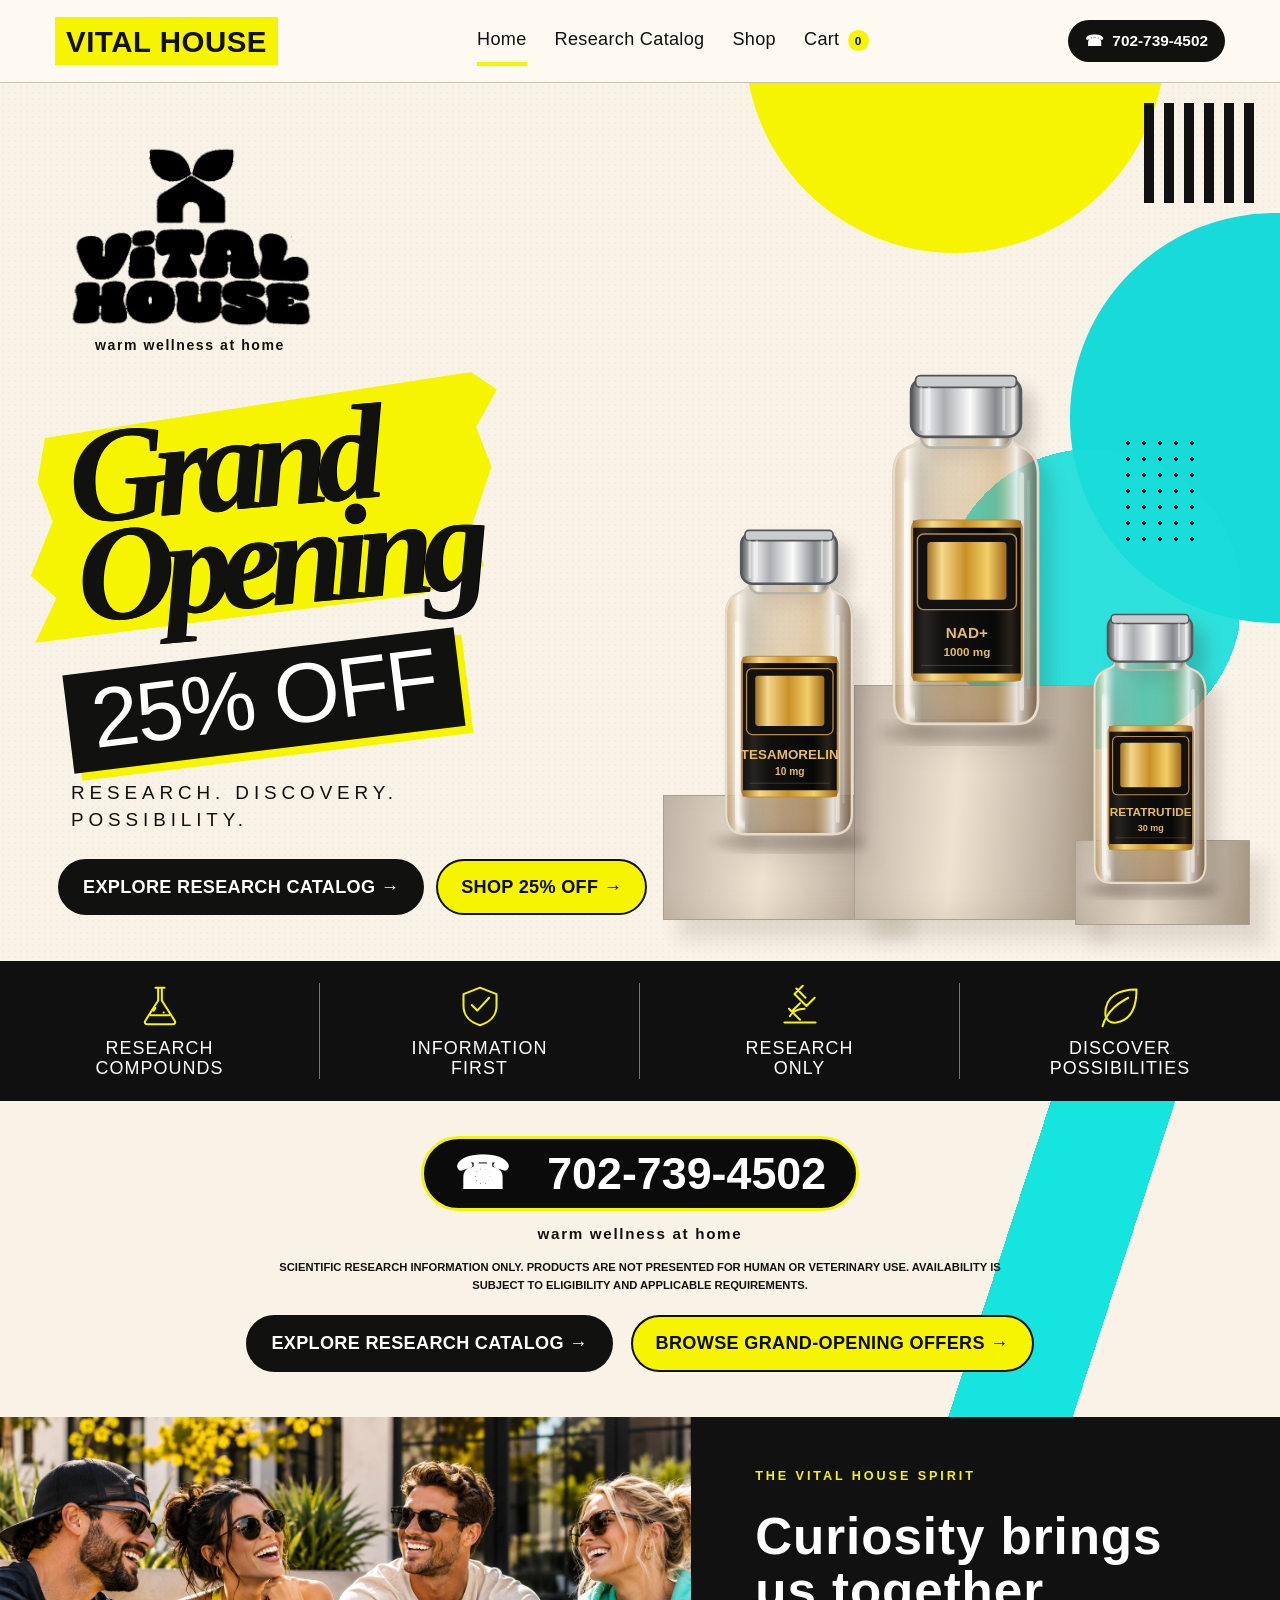
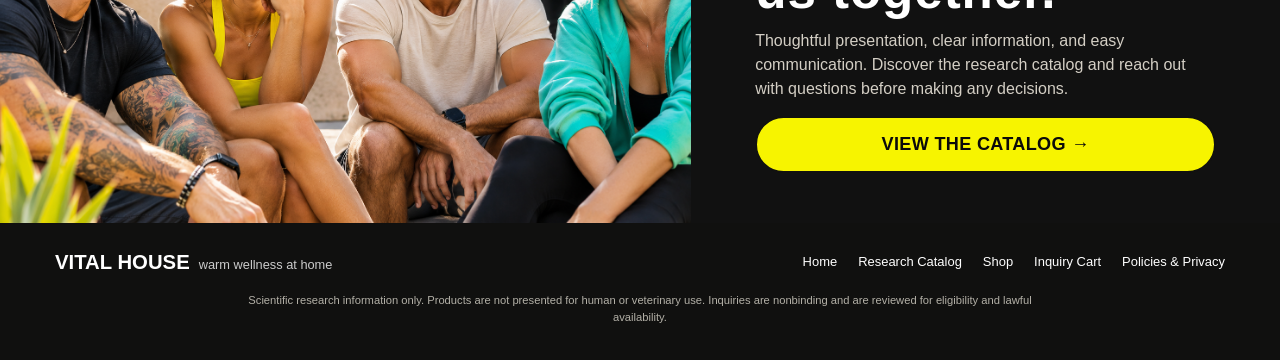
==== commit dea06107: "Add files via upload" ====
--- a/index.html
+++ b/index.html
@@ -1 +1,36 @@
-<!DOCTYPE html><html lang="en"><head><meta charset="UTF-8"><meta name="viewport" content="width=device-width,initial-scale=1"><meta name="theme-color" content="#fbf5e8"><meta name="description" content="Vital House research catalog, grand opening 25% promotion and nonbinding product inquiries for qualified laboratories."><link rel="icon" href="original-logo-transparent.png"><link rel="stylesheet" href="styles.css"><script defer src="app.js"></script><title>Vital House | Grand Opening</title></head><body data-page="home"><div class="site-shell"><header class="site-header"><a class="header-mark" href="index.html" aria-label="Vital House home">VITAL HOUSE</a><nav class="nav-links" aria-label="Main navigation"><a href="index.html" data-page="home">HOME</a><a href="catalog.html" data-page="catalog">RESEARCH CATALOG</a><a href="shop.html" data-page="shop">SHOP</a><a href="cart.html" data-page="cart">CART <span id="cartCount">0</span></a></nav><a class="header-call" href="tel:+17027394502"><span aria-hidden="true">☎</span> CALL 702-739-4502</a></header><main class="home-main"><section class="home-hero"><div class="hero-copy"><img class="hero-logo" src="original-logo-transparent.png" alt="Original Vital House logo"><div class="grand-title"><span>Grand</span><span>Opening</span></div><div class="off-paint">25% OFF <i></i></div><p class="tagline">RESEARCH. DISCOVERY.<br> POSSIBILITY.</p><div class="tagline-line"></div></div><div class="bottle-stage" role="img" aria-label="Actual Vital House glass bottles with the original black and gold labels"><div class="stage-glow"></div><div class="stage-dots"></div><div class="stage-stripes"></div><div class="stage-block block-a"></div><div class="stage-block block-b"></div><div class="stage-block block-c"></div><img class="vial vial-a" src="bottle-tesamorelin.png" alt="" loading="eager"><img class="vial vial-b" src="bottle-nad.png" alt="" loading="eager"><img class="vial vial-c" src="bottle-retatrutide.png" alt="" loading="eager"></div></section><section class="feature-strip"><div class="feature"><svg viewBox="0 0 24 24" aria-hidden="true"><path d="M9 2h6M10 2v7l-6.5 10.5A2 2 0 0 0 5.2 22h13.6a2 2 0 0 0 1.7-2.5L14 9V2M7 16h10M10 19h.01M14 18h.01"/></svg><span>RESEARCH<br>COMPOUNDS</span></div><div class="feature"><svg viewBox="0 0 24 24" aria-hidden="true"><path d="m12 2 9 4v6c0 5-3.5 8.3-9 10-5.5-1.7-9-5-9-10V6l9-4Z"/><path d="m8 12 3 3 5-6"/></svg><span>QUALITY<br>ASSURANCE</span></div><div class="feature"><svg viewBox="0 0 24 24" aria-hidden="true"><path d="m7 8 4-4 5 5-4 4-5-5ZM10 11l-2 2M16 9l2 2M17 13a6 6 0 0 1-6 6M6 20h14M9 16h3"/></svg><span>RESEARCH<br>ONLY</span></div><div class="feature"><svg viewBox="0 0 24 24" aria-hidden="true"><path d="M21 3C9 3 4 7 4 15a6 6 0 0 0 6 6c8 0 11-8 11-18Z"/><path d="M4 21c3-5 7-9 13-12"/></svg><span>A BETTER<br>TOMORROW</span></div></section><section class="home-bottom"><a class="phone-oval" href="tel:+17027394502"><span class="phone-round">☎</span> 702-739-4502</a><p class="home-slogan">warm wellness at home</p><p class="micro-disclaimer">SCIENTIFIC RESEARCH INFORMATION ONLY. PRODUCTS ARE NOT OFFERED FOR HUMAN OR VETERINARY USE. AVAILABILITY AND DISTRIBUTION SUBJECT TO APPLICABLE LAW.</p><div class="home-ctas"><a class="pill pill-black" href="catalog.html">EXPLORE RESEARCH CATALOG <span>→</span></a><a class="pill pill-yellow" href="shop.html">BROWSE 25% OFF SHOP <span>→</span></a></div></section></main><footer class="site-footer"><div class="footer-left"><span class="brand-name">VITAL HOUSE</span><span> · warm wellness at home</span></div><div class="footer-right">For laboratory research only. Not for human or veterinary use. <a href="policies.html">Policies & privacy</a></div></footer></div></body></html>+<!doctype html>
+<html lang="en"><head>
+<meta charset="UTF-8"/><meta name="viewport" content="width=device-width,initial-scale=1"/>
+<meta name="theme-color" content="#f8f2e7"/>
+<title>Home | Vital House</title><meta name="description" content="Vital House research compound information, grand opening and nonbinding availability inquiries."/>
+<link rel="stylesheet" href="styles.css"/><script defer src="app.js"></script>
+<link rel="icon" href="logo-original-transparent.png" type="image/png"/>
+</head><body><div class="site">
+<a href="#content" class="skip">Skip to main content</a>
+<header class="header">
+ <a href="index.html" class="mast-name" aria-label="Vital House home">VITAL HOUSE</a>
+ <button type="button" id="menu-toggle" class="mobile-toggle" aria-expanded="false" aria-controls="main-nav">☰ Menu</button>
+ <nav class="nav" id="main-nav" aria-label="Main navigation"><a class="nav-link " href="index.html" aria-current="page">Home</a><a class="nav-link " href="catalog.html">Research Catalog</a><a class="nav-link " href="shop.html">Shop</a><a class="nav-link cart-nav" href="cart.html">Cart <span class="cart-count" aria-live="polite">0</span></a></nav>
+ <a class="phone-pill" href="tel:+17027394502" aria-label="Call Vital House at 702-739-4502">☎ &nbsp;702-739-4502</a>
+</header>
+<main id="content"><section class="hero" aria-label="Vital House grand opening">
+<span class="decor-circle first"></span><span class="decor-circle second"></span><span class="stripe-set" aria-hidden="true"></span>
+<div class="container hero-grid">
+<div class="hero-copy"><div class="logo-wrap"><img class="brand-logo" src="logo-original-transparent.png" alt="Vital House original house-and-leaves logo"/><p class="brand-tagline">warm wellness at home</p></div>
+<div class="hero-promo"><div class="brush"><span class="script">Grand<br/>Opening</span></div><div class="discount">25% OFF</div></div>
+<p class="research-line">RESEARCH. DISCOVERY.<br/>POSSIBILITY.</p>
+<div class="hero-actions"><a class="btn btn-dark" href="catalog.html">Explore research catalog →</a><a class="btn btn-primary" href="shop.html">Shop 25% off →</a></div>
+</div>
+<div class="hero-art" role="img" aria-label="Three original digital illustrations of clear-glass research vials with black-and-gold Vital House labels standing on stone blocks">
+ <div class="tiny-dots" aria-hidden="true"></div><div class="pedestal a"></div><div class="pedestal b"></div><div class="pedestal c"></div>
+ <img class="vial vial-a" src="vial-tesamorelin.svg" alt=""/><img class="vial vial-b" src="vial-nad.svg" alt=""/><img class="vial vial-c" src="vial-retatrutide.svg" alt=""/>
+</div></div></section>
+<div class="feature-band" aria-label="Research commitments">
+<div class="feature"><svg viewBox="0 0 48 48" aria-hidden="true"><path d="M19 4h10M22 4v14L8 40q-2 4 3 4h26q5 0 3-4L26 18V4M14 34h20M19 26l-2 3M28 31h.1"/></svg><span>RESEARCH<br/>COMPOUNDS</span></div>
+<div class="feature"><svg viewBox="0 0 48 48" aria-hidden="true"><path d="M24 4 42 11v13c0 11-8 18-18 21C14 42 6 35 6 24V11L24 4Z"/><path d="m15 23 6 6 13-14"/></svg><span>INFORMATION<br/>FIRST</span></div>
+<div class="feature"><svg viewBox="0 0 48 48" aria-hidden="true"><path d="M20 5 30 15M27 2l-9 9 13 13 9-9M24 21l-8 8m-4-2 12 12m-17 3h34M13 35c3-5 9-8 16-8"/></svg><span>RESEARCH<br/>ONLY</span></div>
+<div class="feature"><svg viewBox="0 0 48 48" aria-hidden="true"><path d="M42 6C22 6 8 14 8 32c0 7 5 11 12 10C38 39 42 22 42 6Z"/><path d="M5 46C10 28 24 20 33 15"/></svg><span>DISCOVER<br/>POSSIBILITIES</span></div></div>
+<section class="promo-lower"><div class="container"><a href="tel:+17027394502" class="call-panel">☎ &nbsp; 702-739-4502</a><p class="brand-tagline">warm wellness at home</p><p class="fineprint">Scientific research information only. Products are not presented for human or veterinary use. Availability is subject to eligibility and applicable requirements.</p><div class="cta-pair"><a class="btn btn-dark" href="catalog.html">Explore research catalog →</a><a class="btn btn-primary" href="shop.html">Browse grand-opening offers →</a></div></div></section>
+<section class="community-panel"><img src="community.png" alt="Friends enjoying a sunny afternoon outdoors" loading="lazy"/><div class="community-text"><p class="eyebrow">The Vital House spirit</p><h2>Curiosity brings us together.</h2><p>Thoughtful presentation, clear information, and easy communication. Discover the research catalog and reach out with questions before making any decisions.</p><a href="catalog.html" class="btn btn-primary">View the catalog →</a></div></section></main>
+<footer class="footer"><div class="container footer-grid"><div><span class="footer-name">VITAL HOUSE</span><span class="footer-tag">warm wellness at home</span></div><nav class="footer-links" aria-label="Footer"><a href="index.html">Home</a><a href="catalog.html">Research Catalog</a><a href="shop.html">Shop</a><a href="cart.html">Inquiry Cart</a><a href="policies.html">Policies &amp; Privacy</a></nav></div><p class="footer-small">Scientific research information only. Products are not presented for human or veterinary use. Inquiries are nonbinding and are reviewed for eligibility and lawful availability.</p></footer>
+</div></body></html>
--- a/styles.css
+++ b/styles.css
@@ -1,13 +1,32 @@
-:root{--cream:#f8f0df;--paper:#fcf8ed;--ink:#090b0a;--yellow:#eeff00;--gold:#c59a52;--teal:#05d4d6;--muted:#565853;--red:#c31e21;--line:#292a26;--shadow:0 12px 44px rgba(0,0,0,.11)}
-*{box-sizing:border-box}html{scroll-behavior:smooth}body{margin:0;background:#141515;color:var(--ink);font-family:Arial,Helvetica,sans-serif;-webkit-font-smoothing:antialiased;font-size:16px}a{color:inherit;text-decoration:none}button,input,textarea,select{font:inherit}button{cursor:pointer}.site-shell{max-width:1250px;margin:24px auto;background:var(--cream);overflow:hidden;box-shadow:0 6px 80px #0008;border-radius:15px;min-height:85vh;position:relative}.site-shell:before{content:"";position:absolute;inset:0;pointer-events:none;z-index:10;background-image:url("data:image/svg+xml,%3Csvg viewBox='0 0 200 200' xmlns='http://www.w3.org/2000/svg'%3E%3Cfilter id='n'%3E%3CfeTurbulence type='fractalNoise' baseFrequency='.8' numOctaves='3' stitchTiles='stitch'/%3E%3C/filter%3E%3Crect width='100%25' height='100%25' filter='url(%23n)' opacity='.22'/%3E%3C/svg%3E");background-size:210px 210px;opacity:.12;mix-blend-mode:multiply}.site-shell>*,.site-shell>* *{position:relative}header.site-header{height:84px;display:flex;align-items:center;justify-content:space-between;gap:25px;padding:12px 33px;background:#fffaf0;border-bottom:2px solid #e6dfd2;z-index:12}.header-mark{display:inline-block;font-family:Impact,'Arial Black',Arial,sans-serif;font-size:34px;font-weight:950;line-height:1;padding:8px 14px;background:var(--yellow);white-space:nowrap;letter-spacing:-.6px}.nav-links{display:flex;gap:31px;align-items:center;margin-left:auto;font-weight:900;font-size:15px}.nav-links a{white-space:nowrap;padding:7px 0;border-bottom:4px solid transparent}.nav-links a.active{border-bottom-color:var(--yellow)}.nav-links a:hover{border-bottom-color:var(--teal)}#cartCount{display:inline-grid;place-items:center;border-radius:100px;background:var(--yellow);min-width:23px;height:23px;font-size:12px;padding:2px}.header-call{background:#070809;color:#fff;padding:12px 18px;border-radius:100px;font-weight:950;font-size:15px;white-space:nowrap;box-shadow:0 2px 4px #0002}.header-call span{font-size:19px}.site-footer{display:flex;justify-content:space-between;gap:20px;align-items:center;background:#0e0f0e;color:#fff;padding:22px 36px;min-height:78px;font-size:13px;flex-wrap:wrap}.footer-left{font-size:15px}.brand-name{font-weight:900}.footer-right{font-size:12px}.footer-right a{border-bottom:1px solid #c2c2ba}
-/* Home page: original graphic hierarchy, real editable text, actual vial photographs */
-.home-hero{min-height:615px;display:grid;grid-template-columns:48% 52%;overflow:hidden;background:radial-gradient(circle at 100% 5%,#fff8e6,transparent 30%),var(--cream)}.hero-copy{display:flex;flex-direction:column;align-items:center;justify-content:flex-start;z-index:3;padding:26px 6px 12px 22px}.hero-logo{width:min(78%,350px);height:185px;object-fit:contain;mix-blend-mode:multiply;margin:-8px auto -12px}.grand-title{margin:1px 0 2px;position:relative;z-index:2;display:flex;flex-direction:column;align-items:center;transform:rotate(-7deg);font-family:'Lobster Two','Brush Script MT','Segoe Script',cursive;font-weight:900;font-style:italic;color:#020302;letter-spacing:-5px;line-height:.87;font-size:clamp(64px,8.1vw,120px);padding:22px 26px 10px;text-shadow:1px 2px 0 #0001}.grand-title:before{content:'';position:absolute;inset:16% -1% 2%;background:var(--yellow);transform:skewY(-6deg);clip-path:polygon(0 8%,86% 0,100% 11%,95% 91%,28% 99%,0 91%,5% 70%);z-index:-1}.grand-title span+span{margin-left:-18px}.off-paint{align-self:center;transform:rotate(-7deg);font-family:Impact,'Arial Black',sans-serif;font-weight:900;letter-spacing:-.5px;font-style:italic;font-size:clamp(42px,5.2vw,74px);color:#fff;text-shadow:1px 1px 0 #fff2;padding:8px 32px 6px;background:#0b0b0b;clip-path:polygon(0 14%,98% 0,94% 92%,3% 100%);white-space:nowrap}.off-paint i{position:absolute;height:8px;background:var(--yellow);bottom:5px;left:34%;width:56%;border-radius:30px;transform:rotate(-2deg)}.tagline{text-align:center;font-weight:950;font-size:19px;line-height:1.34;letter-spacing:3px;margin:18px 0 5px}.tagline-line{height:7px;width:78px;background:var(--yellow);border-bottom:2px solid #111}.bottle-stage{position:relative;overflow:hidden;min-width:0;min-height:615px;isolation:isolate;background:linear-gradient(110deg, transparent 0 28%,rgba(0,0,0,0) 28%)}.stage-glow{position:absolute;right:-18%;top:0;width:105%;height:83%;border-radius:0 0 0 100%;background:var(--teal);clip-path:polygon(8% 0,100% 0,100% 100%,45% 94%,11% 51%)}.stage-glow:before{content:"";position:absolute;top:-33%;left:-28%;height:63%;width:85%;border-radius:50%;background:var(--yellow)}.stage-glow:after{content:'';position:absolute;right:0;top:25%;width:54%;height:100%;background:#050505;clip-path:ellipse(28% 32% at 79% 27%)}.stage-dots{position:absolute;top:11px;right:24%;width:90px;height:98px;background-image:radial-gradient(#070707 2.3px,transparent 3px);background-size:16px 16px}.stage-stripes{position:absolute;right:3%;top:0;height:33%;width:55px;background:repeating-linear-gradient(90deg,#090909 0 11px,transparent 11px 19px);mix-blend-mode:multiply}.stage-block{position:absolute;bottom:-20px;z-index:2;background:linear-gradient(130deg,#b1a99c,#e9e2d3 39%,#a99f91 100%);box-shadow:inset -18px 0 28px #756b5c33,0 8px 10px #13111144;border:1px solid #b7ac9f}.block-a{left:4%;width:39%;height:195px}.block-b{left:35%;width:37%;height:345px}.block-c{right:2%;width:36%;height:155px}.vial{position:absolute;z-index:4;object-fit:contain;filter:drop-shadow(11px 16px 7px #0006)}.vial-a{left:8%;bottom:165px;width:30%;height:310px}.vial-b{left:39%;bottom:290px;width:29%;height:310px}.vial-c{right:5%;bottom:121px;width:31%;height:330px}.feature-strip{display:grid;grid-template-columns:repeat(4,1fr);background:#070909;color:#fff;padding:24px 25px 23px}.feature{display:flex;flex-direction:column;align-items:center;gap:9px;justify-content:center;text-align:center;border-right:1px solid #dadbd3;min-height:102px;font-weight:900;font-size:15px;line-height:1.15}.feature:last-child{border-right:0}.feature svg{width:55px;height:55px;fill:none;stroke:var(--yellow);stroke-width:1.7;stroke-linecap:round;stroke-linejoin:round}.home-bottom{text-align:center;padding:25px 28px 35px;background:radial-gradient(circle at 0% 100%,var(--teal) 0 8%,transparent 8.1%),radial-gradient(circle at 100% 15%,var(--teal) 0 6%,transparent 6.1%),var(--cream);}.phone-oval{display:inline-flex;align-items:center;gap:17px;font-size:34px;font-weight:900;letter-spacing:1px;color:#fff;background:#050605;border:4px solid var(--yellow);border-radius:100px;padding:5px 26px 5px 12px}.phone-round{background:#fff;color:#101010;border-radius:50%;display:grid;place-items:center;height:47px;width:47px;font-size:27px}.home-slogan{font-weight:900;font-size:18px;letter-spacing:5px;margin:3px 0 12px}.micro-disclaimer{max-width:730px;margin:8px auto 24px;font-size:11px;line-height:1.4;font-weight:750;letter-spacing:.3px}.home-ctas{display:flex;gap:28px;justify-content:center;align-items:center}.pill{display:inline-flex;align-items:center;justify-content:center;gap:8px;text-align:center;min-height:52px;padding:12px 24px;border-radius:100px;border:2px solid #101110;font-size:15px;font-weight:900;text-transform:uppercase;transition:transform .16s,filter .16s;cursor:pointer}.pill:hover{transform:translateY(-2px);filter:brightness(.97)}.pill-black{background:#090b0a;color:#fff}.pill-yellow{background:var(--yellow);color:#000}.pill span{font-size:21px}
-/* Catalog */
-.catalog-main,.shop-main,.cart-main,.policies-main{background:var(--cream)}.catalog-hero{min-height:245px;display:grid;grid-template-columns:27% 51% 22%;align-items:center;overflow:hidden;padding:22px 24px;position:relative;border-bottom:1px solid #b8b2a8}.catalog-logo-col,.shop-logo-col{z-index:2;display:flex;flex-direction:column;align-items:center;justify-content:center}.catalog-logo,.shop-logo{display:block;width:89%;height:168px;object-fit:contain;mix-blend-mode:multiply}.slogan-small{font-size:14px;font-weight:800;letter-spacing:1.7px}.catalog-heading{text-align:center;z-index:2}.catalog-heading h1,.shop-headline h1{display:inline-block;transform:skew(-8deg) rotate(-3deg);position:relative;z-index:1;font-family:Impact,'Arial Black',sans-serif;letter-spacing:1px;font-style:italic;line-height:.9;font-size:clamp(54px,6vw,88px);margin:10px 0 7px;padding:16px 36px 10px}.catalog-heading h1:before,.shop-headline h1:before{content:"";position:absolute;inset:2% -5%;background:var(--yellow);z-index:-1;clip-path:polygon(2% 10%,100% 0%,96% 94%,0% 100%)}.promo-dark{display:table;margin:0 auto;background:#070707;color:white;font-weight:950;font-style:italic;font-size:clamp(17px,2vw,26px);padding:7px 20px;transform:rotate(-1deg);clip-path:polygon(0 18%,100% 0,97% 100%,1% 92%)}.promo-dark mark{background:none;color:var(--yellow)}.header-decor{position:absolute;right:0;top:0;height:100%;width:30%;background:radial-gradient(circle at 73% 5%,var(--teal) 0 40%,transparent 40.4%)}.header-decor:before{content:'';position:absolute;right:0;bottom:28%;height:45px;width:135px;background:repeating-linear-gradient(0deg,#060606 0 6px,transparent 6px 14px)}.catalog-table-wrap{padding:27px 44px 23px}.catalog-table{border:1.5px solid #444;overflow:hidden;border-radius:12px}.catalog-card{display:grid;grid-template-columns:29% 71%;align-items:center;padding:10px 20px;border-bottom:1px solid #d9cfbf;min-height:64px}.catalog-card:last-child{border-bottom:0}.catalog-card>div{display:flex;align-items:baseline;gap:10px;border-right:5px solid var(--yellow);padding-right:14px}.catalog-card h3{font-family:Impact,'Arial Black',sans-serif;font-size:25px;letter-spacing:.15px;line-height:1.1;margin:0}.catalog-card small{font-size:12px;font-weight:700;color:#65615a}.catalog-card p{font-size:14px;line-height:1.4;margin:0;padding:0 0 0 24px;font-weight:700}.catalog-disclaimer{font-size:11px;font-weight:750;text-align:center;margin:16px 0}.catalog-bottom-cta{display:flex;justify-content:space-between;align-items:center;gap:30px;padding:28px 45px;border-top:8px solid #070707;background:var(--cream)}.catalog-bottom-cta b{font:32px Impact,'Arial Black',sans-serif}.catalog-bottom-cta p{margin:5px 0}.community-band{display:grid;grid-template-columns:42% 58%;min-height:230px;background:#070707;color:white}.community-band>img{width:100%;height:230px;object-fit:cover}.community-band>div{align-self:center;padding:35px 45px}.community-band b{font:38px Impact,'Arial Black',sans-serif;letter-spacing:.8px}.community-band p{font-size:24px;margin:8px 0 10px;color:var(--yellow)}.community-band small{font-size:12px;color:#d1d1d1}
-/* Shop */
-.shop-hero{min-height:266px;display:grid;grid-template-columns:23% 48% 29%;align-items:center;overflow:hidden;padding:8px 30px;background:radial-gradient(circle at 97% 8%,var(--teal) 0 15%,transparent 15.3%),var(--cream);border-bottom:4px solid #111}.shop-headline{text-align:center;z-index:2}.shop-headline h1{font-size:clamp(100px,12vw,155px);padding:2px 36px;margin:0 0 7px}.shop-vials{height:250px;position:relative;min-width:0}.shop-vials:after{content:'';position:absolute;top:12px;right:0;width:90px;height:50px;background:repeating-linear-gradient(0deg,#030303 0 6px,transparent 6px 14px)}.mini-vial{position:absolute;z-index:2;object-fit:contain;bottom:18px;filter:drop-shadow(6px 9px 5px #0006)}.mini-left{height:140px;width:31%;left:7%}.mini-middle{height:201px;width:38%;left:32%}.mini-right{height:143px;width:31%;right:2%}.shop-vial-stage{position:absolute;bottom:0;left:5%;height:42px;width:94%;background:linear-gradient(135deg,#e1d8cc,#aaa092);border:1px solid #9b9185}.shop-content{padding:28px 34px 30px}.shop-bar{display:flex;justify-content:space-between;align-items:center;gap:20px;font-size:13px;font-weight:800;padding-bottom:17px}.shop-bar strong{background:var(--yellow);border-radius:4px;margin-left:10px;padding:5px 8px}.product-grid{display:grid;grid-template-columns:repeat(5,minmax(0,1fr));gap:15px}.product-card{min-width:0;border:1.5px solid #111;border-radius:13px;text-align:center;padding:16px 9px 13px;display:flex;flex-direction:column;align-items:center;background:#fff8ee}.product-card h3{font-family:Impact,'Arial Black',sans-serif;font-weight:900;font-size:25px;line-height:1.02;margin:0 0 3px;overflow-wrap:anywhere}.product-card .size{font-size:17px;font-weight:800;margin:0 0 15px}.prices{display:flex;align-items:center;justify-content:center;flex-wrap:wrap;gap:10px;font-size:17px;font-weight:900;margin:auto 0 9px}.prices del{color:#121212}.prices strong{color:var(--red);font-size:20px}.controls{width:100%;display:flex;flex-direction:column;gap:8px}.qty-label{display:flex;gap:7px;align-items:center;justify-content:center;font-weight:800;font-size:12px}.qty{width:58px;max-width:100%;text-align:center;border:1px solid #aaa;border-radius:7px;padding:7px 5px;background:white;font-weight:750;font-size:15px}.btn-add{border:1px solid #111;border-radius:99px;background:var(--yellow);font-weight:950;padding:11px 4px;font-size:13px;transition:.2s}.btn-add:hover{filter:brightness(.96);transform:translateY(-1px)}.btn-add.just-added{background:#d4f5e0}.shop-bottom{display:flex;justify-content:space-between;align-items:center;gap:20px;margin-top:25px;padding-top:20px;border-top:1px solid #c6bdb0}.shop-bottom p{font-size:12px;max-width:450px}
-/* Cart and legal pages */
-.cart-main,.policies-main{min-height:70vh;padding-bottom:48px}.page-heading{display:grid;grid-template-columns:200px 1fr;gap:20px;padding:32px 42px 27px;align-items:center;border-bottom:4px solid #090909;background:radial-gradient(circle at 97% 0,var(--teal) 0 17%,transparent 17.4%),var(--cream)}.subpage-logo{width:190px;max-height:170px;object-fit:contain;mix-blend-mode:multiply}.eyebrow{font-size:14px;font-weight:950;letter-spacing:2px;background:var(--yellow);padding:5px 9px}.page-heading h1{font:clamp(48px,6vw,74px) Impact,'Arial Black',sans-serif;letter-spacing:1px;margin:8px 0 5px}.page-heading h1 em{font-style:normal;background:var(--yellow);padding:0 9px}.page-heading p{font-weight:700;font-size:15px;margin:6px 0 0}.cart-grid{padding:36px;display:grid;grid-template-columns:minmax(0,1.65fr) minmax(285px,.85fr);gap:22px;align-items:start}.cart-left,.cart-aside,.inquiry-section,.policies-body{border:1.5px solid #151515;border-radius:12px;background:#fffaf0;padding:26px}.cart-section-title{display:flex;justify-content:space-between;align-items:center;gap:15px}.cart-section-title a{font-weight:900;font-size:13px;text-decoration:underline}.cart-left h2,.cart-aside h2,.inquiry-section h2,.policies-body h2{font:31px Impact,'Arial Black',sans-serif;letter-spacing:.5px;margin:0 0 17px}.cart-line{display:grid;grid-template-columns:minmax(0,1fr) 75px 95px 61px;gap:12px;align-items:center;padding:16px 0;border-bottom:1px solid #ded4c7}.cart-line h3{font-size:18px;font-weight:950;margin:0}.cart-line small{color:#5b5953}.cart-line strong{font-size:17px}.cart-line button{background:none;border:0;font-size:12px;text-decoration:underline;color:#9c1a16;padding:4px}.cart-empty{padding:42px 10px;text-align:center;font-size:15px}.cart-empty p{margin:0 0 20px}.cart-tax{margin-top:25px;padding:18px;border:1px solid #d9cebc;border-radius:9px;background:#f7efdf}.cart-tax h3{font-size:17px;margin:0 0 16px}.cart-tax label{display:block;font-weight:800;font-size:13px;margin:0 0 8px}.cart-tax select{width:100%;padding:12px;border:1px solid #999;border-radius:6px;background:#fff}.small-note{font-size:12px;line-height:1.5;color:#56524d}.totals-row{display:flex;justify-content:space-between;gap:20px;border-bottom:1px solid #d9d0c0;padding:12px 0;font-size:15px}.totals-row strong{white-space:nowrap}.totals-row.discount-row strong{color:#c11b20}.totals-row.final{font-size:20px;font-weight:950;border-bottom:0}.cart-promo{margin:20px 0;padding:15px 12px;text-align:center;font-weight:900;background:#111;color:#fff;border-radius:5px;font-size:15px}.cart-promo b{display:block;font-size:24px;color:var(--yellow);margin-top:4px}.inquiry-section{margin:0 36px}.inquiry-heading{display:flex;justify-content:space-between;align-items:start;gap:35px}.inquiry-heading h2{min-width:280px}.inquiry-heading h2 span{background:var(--yellow);padding:0 5px}.inquiry-heading p{font-size:13px;line-height:1.5;max-width:580px;margin:3px 0 20px}.form-row{display:grid;grid-template-columns:1fr 1fr;gap:18px}#inquiryForm>label,#inquiryForm .form-row>label{display:block;font-size:13px;font-weight:900;margin-bottom:19px}#inquiryForm input:not([type=checkbox]),#inquiryForm textarea{display:block;width:100%;background:#fff;border:1px solid #aaa;border-radius:6px;margin-top:7px;padding:12px;font-weight:500;font-size:15px;resize:vertical}#inquiryForm input:focus,#inquiryForm textarea:focus,.qty:focus{outline:3px solid #dded00;outline-offset:1px}#inquiryForm em{font-style:normal;color:#ad1515}.checkbox-line{display:flex!important;gap:10px;align-items:flex-start;font-weight:600!important;line-height:1.45}.checkbox-line input{width:18px;height:18px;flex:0 0 18px;accent-color:#090909;margin:0}.privacy-note{font-size:12px;margin:4px 0 23px;line-height:1.5}.privacy-note a{border-bottom:1px solid}.inquiry-buttons{display:flex;gap:13px;flex-wrap:wrap}.inquiry-buttons .pill{font-size:13px}#mailStatus{font-size:13px;font-weight:800;min-height:16px}.policies-body{margin:30px 36px;max-width:950px;padding:35px 46px}.policies-body h2{margin:28px 0 8px}.policies-body h2:first-child{margin-top:0}.policies-body p{line-height:1.65;font-size:15px}.policies-body a{text-decoration:underline}
-@media(max-width:1060px){.site-shell{margin:0;border-radius:0}.site-header{gap:15px!important;padding:11px 22px!important}.header-mark{font-size:28px}.nav-links{gap:17px;font-size:12px}.header-call{font-size:12px;padding:10px}.home-hero{min-height:560px}.bottle-stage{min-height:560px}.hero-logo{height:155px}.grand-title{font-size:clamp(56px,8.2vw,100px)}.tagline{font-size:16px}.product-grid{gap:10px}.product-card h3{font-size:22px}.catalog-card h3{font-size:21px}}
-@media(max-width:760px){.site-header{height:auto!important;display:grid!important;grid-template-columns:1fr auto;gap:10px!important;padding:13px 17px!important}.header-mark{font-size:24px;justify-self:start}.header-call{grid-column:2;grid-row:1;font-size:11px}.nav-links{grid-row:2;grid-column:1/-1;justify-content:space-between;width:100%;gap:8px;font-size:12px;padding:4px 0 0}.nav-links a{padding:6px 0 4px}.home-hero{grid-template-columns:1fr;min-height:0}.hero-copy{padding:22px 15px 4px}.hero-logo{width:250px;height:160px;margin:0 auto -13px}.grand-title{font-size:clamp(67px,15vw,100px);margin:0}.off-paint{font-size:clamp(44px,11vw,72px)}.tagline{margin:13px 0 5px}.bottle-stage{min-height:440px}.stage-glow{height:96%}.vial-a{bottom:128px;height:235px}.vial-b{bottom:201px;height:235px}.vial-c{bottom:90px;height:245px}.block-a{height:155px}.block-b{height:245px}.block-c{height:120px}.feature-strip{padding:16px 6px}.feature{font-size:10px;min-height:85px}.feature svg{width:37px;height:37px}.home-bottom{padding:20px 13px 30px}.phone-oval{font-size:clamp(22px,6vw,31px);gap:8px;padding:5px 14px 5px 7px}.phone-round{width:35px;height:35px;font-size:20px}.home-slogan{font-size:13px;letter-spacing:3px}.home-ctas{gap:10px;flex-wrap:wrap}.pill{min-height:46px;padding:12px 18px;font-size:12px}.catalog-hero{grid-template-columns:31% 69%;min-height:180px;padding:15px 12px}.catalog-logo{height:95px;width:100%}.slogan-small{font-size:9px;letter-spacing:0}.catalog-heading h1{font-size:clamp(42px,9vw,68px);margin:0}.promo-dark{font-size:12px}.header-decor{width:15%}.catalog-table-wrap{padding:15px 12px 25px}.catalog-card{grid-template-columns:40% 60%;min-height:68px;padding:9px 10px}.catalog-card>div{display:block;padding-right:6px}.catalog-card h3{font-size:17px}.catalog-card small{display:block;font-size:10px}.catalog-card p{font-size:11px;padding-left:10px}.catalog-bottom-cta{padding:24px 17px;flex-direction:column;align-items:start;gap:10px}.catalog-bottom-cta b{font-size:25px}.community-band{grid-template-columns:1fr}.community-band>img{height:220px}.community-band>div{padding:22px}.community-band b{font-size:30px}.shop-hero{grid-template-columns:28% 47% 25%;min-height:155px;padding:6px 9px}.shop-logo{height:90px;width:100%}.shop-headline h1{font-size:clamp(65px,12vw,100px);padding:4px 8px}.shop-headline .promo-dark{font-size:clamp(9px,2.4vw,13px);padding:5px}.shop-vials{height:145px}.mini-left{height:80px}.mini-middle{height:115px}.mini-right{height:80px}.shop-vials:after{display:none}.shop-content{padding:13px 11px 23px}.shop-bar{font-size:11px}.shop-bar>span:last-child{font-size:10px;text-align:right}.product-grid{grid-template-columns:repeat(2,minmax(0,1fr));gap:10px}.product-card{padding:14px 7px}.product-card h3{font-size:21px}.prices{font-size:14px}.prices strong{font-size:18px}.shop-bottom{flex-direction:column;align-items:stretch}.shop-bottom .pill{align-self:center}.page-heading{grid-template-columns:90px 1fr;gap:12px;padding:20px 16px}.subpage-logo{width:100%}.page-heading h1{font-size:clamp(31px,7vw,53px)}.page-heading .eyebrow{font-size:10px}.page-heading p{font-size:12px}.cart-grid{grid-template-columns:1fr;padding:16px;gap:14px}.cart-left,.cart-aside{padding:18px}.inquiry-section{margin:0 16px;padding:20px}.inquiry-heading{display:block}.inquiry-heading h2{min-width:0;font-size:26px}.form-row{grid-template-columns:1fr;gap:0}.cart-line{grid-template-columns:minmax(0,1fr) 60px 76px 53px;gap:7px}.cart-line h3{font-size:14px}.cart-line strong{font-size:13px}.cart-line .qty{width:54px}.policies-body{margin:16px;padding:21px}.site-footer{padding:18px;gap:7px}.footer-left{font-size:13px}}
-@media(max-width:370px){.header-mark{font-size:20px}.header-call{font-size:9px}.nav-links{font-size:10px}.hero-logo{height:140px}.grand-title{font-size:58px}.product-card h3{font-size:18px}.catalog-heading h1{font-size:40px}}
+/* Vital House — clean-slate 2026. All artwork is local; no external dependencies. */
+:root{--ink:#11110f;--cream:#f8f2e7;--paper:#fffaf0;--yellow:#f7f400;--aqua:#17dad9;--gold:#c6a04e;--line:#c8c0af;--muted:#55534b;--red:#d72c28;--shadow:0 18px 45px rgba(23,20,11,.13)}
+*{box-sizing:border-box}html{scroll-behavior:smooth}body{margin:0;color:var(--ink);background:#121212;font-family:Arial,Helvetica,sans-serif;line-height:1.48}body::selection{background:var(--yellow);color:#111}button,input,textarea,select{font:inherit}button,a{-webkit-tap-highlight-color:transparent}button{cursor:pointer}a{color:inherit}a:focus-visible,button:focus-visible,input:focus-visible,select:focus-visible,textarea:focus-visible{outline:3px solid #009a99;outline-offset:3px}img{max-width:100%}h1,h2,h3,p{margin-top:0}h1,h2,h3{line-height:1.05}h1,h2,h3,.nav-link,.pill,.btn,.mast-name,.product-name{font-family:Impact,'Arial Narrow',Arial,sans-serif;letter-spacing:.018em}h1{font-size:clamp(3.5rem,7vw,6.5rem)}h2{font-size:clamp(2.25rem,4vw,4.4rem)}h3{font-size:1.35rem}
+.site{max-width:1292px;margin:0 auto;min-height:100vh;background:var(--cream);overflow:hidden;position:relative;isolation:isolate;box-shadow:0 5px 80px #0008}.site::before{content:"";position:absolute;inset:0;z-index:-1;pointer-events:none;background-image:radial-gradient(#7b664719 .72px,transparent .8px);background-size:6px 6px;opacity:.34}
+.container{width:min(1170px,calc(100% - 76px));margin-inline:auto}.skip{position:absolute;left:-100vw;top:0;background:#fff;padding:12px;z-index:90}.skip:focus{left:10px}
+.header{height:83px;display:flex;align-items:center;justify-content:space-between;gap:25px;border-bottom:1px solid #c8c2b8;background:#fffaf1;position:relative;z-index:50;padding:0 max(30px,calc((100% - 1170px)/2))}.mast-name{display:inline-flex;text-transform:uppercase;white-space:nowrap;background:var(--yellow);font-size:clamp(1.22rem,2.3vw,1.95rem);font-weight:900;line-height:1;padding:10px 11px 8px;text-decoration:none}.nav{display:flex;gap:28px;align-items:center}.nav-link{font-size:1.13rem;text-decoration:none;white-space:nowrap;padding:10px 0;border-bottom:4px solid transparent}.nav-link:hover,.nav-link[aria-current=page]{border-bottom-color:var(--yellow)}.nav-link.cart-nav{position:relative}.cart-count{display:inline-grid;place-items:center;background:var(--yellow);min-width:21px;height:21px;border-radius:15px;margin-left:3px;font:800 .74rem Arial}.phone-pill{background:var(--ink);color:white;border-radius:50px;text-decoration:none;font-weight:900;padding:10px 17px;white-space:nowrap;font-size:.96rem}.phone-pill:hover{background:#45402d}.mobile-toggle{display:none;border:2px solid var(--ink);border-radius:8px;background:var(--yellow);padding:7px 11px;font-weight:bold}
+.btn{display:inline-flex;align-items:center;justify-content:center;gap:12px;white-space:normal;border-radius:40px;border:2px solid var(--ink);font-size:1.13rem;line-height:1.13;padding:16px 23px;text-decoration:none;text-transform:uppercase;font-weight:900;min-height:52px;transition:transform .12s ease,box-shadow .12s ease}.btn:hover{transform:translateY(-2px);box-shadow:0 7px 0 #1112}.btn-primary{background:var(--yellow);color:#0b0b0a}.btn-dark{background:var(--ink);color:white}.btn-light{background:var(--paper);color:var(--ink)}.btn-small{padding:10px 13px;font-size:.92rem;min-height:42px}.btn-block{width:100%}.btn[disabled]{opacity:.45;cursor:not-allowed;transform:none}
+.eyebrow{text-transform:uppercase;font-weight:900;letter-spacing:.23em;font-size:.79rem}.muted{color:var(--muted)}.text-center{text-align:center}.accent{background:var(--yellow);padding:0 .16em}.brush{position:relative;display:inline-block;isolation:isolate}.brush::before{content:"";position:absolute;z-index:-1;inset:6% -4% 4% -5%;background:var(--yellow);transform:rotate(-4deg) skewX(-8deg);clip-path:polygon(1% 15%,94% 0,100% 8%,96% 23%,100% 40%,96% 68%,100% 81%,87% 91%,2% 100%,6% 82%,0 72%,4% 50%,0 33%)}.brush-black::before{background:#111}.brand-logo{display:block;width:100%;object-fit:contain}.logo-wrap{display:block;width:100%;max-width:265px}.brand-tagline{font-size:.88rem;font-weight:800;letter-spacing:.11em;white-space:nowrap;margin:6px 0 0;text-align:center}.decor-circle{position:absolute;display:block;border-radius:50%;pointer-events:none}.corner-dots{position:absolute;right:0;top:0;width:140px;height:125px;background-image:radial-gradient(#111 3px,transparent 3.5px);background-size:24px 24px;opacity:.94;pointer-events:none}.stripe-set{position:absolute;width:110px;height:100px;background:repeating-linear-gradient(90deg,#111 0,#111 10px,transparent 10px,transparent 20px);pointer-events:none}
+/* Home */
+.hero{position:relative;padding:45px 0 32px;min-height:620px;overflow:hidden}.hero>.decor-circle.first{width:420px;height:420px;right:9%;top:-250px;background:var(--yellow)}.hero>.decor-circle.second{width:410px;height:410px;right:-200px;top:130px;background:var(--aqua)}.hero>.stripe-set{right:2%;top:20px}.hero-grid{position:relative;display:grid;grid-template-columns:minmax(0,1.04fr) minmax(0,.96fr);align-items:center;min-height:570px;z-index:2}.hero-copy{padding:15px 0 10px;position:relative;z-index:5}.hero-copy .logo-wrap{width:250px;margin-left:10px}.hero-promo{margin-top:15px;max-width:580px}.hero-promo .script{font-family:'Brush Script MT','Segoe Script','Apple Chancery',cursive;font-size:clamp(5.5rem,10.6vw,9rem);font-weight:900;font-style:italic;letter-spacing:-.085em;line-height:.73;display:inline-block;position:relative;z-index:1;text-shadow:1px 0 #000;transform:rotate(-5deg);margin:40px 0 28px 17px}.hero-promo .discount{font-family:Impact,'Arial Black',sans-serif;transform:rotate(-7deg);background:var(--ink);color:white;width:max-content;font-size:clamp(3.6rem,6.6vw,6.4rem);letter-spacing:-.026em;line-height:1;padding:5px 24px 10px;margin:14px 0 20px 12px;box-shadow:7px 8px 0 var(--yellow)}.hero-copy .research-line{font-family:Impact,'Arial Black',sans-serif;font-size:1.18rem;letter-spacing:.26em;text-transform:uppercase;margin:28px 0 25px 16px;max-width:370px;line-height:1.45}.hero-actions{display:flex;gap:12px;flex-wrap:wrap;padding-left:3px}.hero-art{height:560px;position:relative;min-width:0;align-self:end}.hero-art::before{content:"";position:absolute;width:420px;height:460px;top:4px;right:-14px;background:radial-gradient(circle at 65% 50%,#18deda 0 42%,transparent 42%);opacity:.9}.hero-art .vial{position:absolute;z-index:3;width:clamp(155px,20vw,250px);height:auto;filter:drop-shadow(12px 14px 8px #2c241d33)}.hero-art .vial.vial-a{width:220px;left:16px;bottom:68px}.hero-art .vial.vial-b{width:252px;left:177px;bottom:175px}.hero-art .vial.vial-c{width:194px;right:-22px;bottom:22px}.pedestal{position:absolute;z-index:1;background:linear-gradient(95deg,#bfb4a6,#eee2d0 43%,#c6b8a8 76%,#a99a86);border:1px solid #a99f94;box-shadow:inset -16px -8px 25px #87775c22,16px 19px 16px #5b4b3026}.pedestal.a{width:235px;height:125px;bottom:5px;left:0}.pedestal.b{width:240px;height:235px;bottom:5px;left:191px}.pedestal.c{width:175px;height:85px;bottom:0;right:-25px}.hero-art .tiny-dots{position:absolute;top:70px;right:25px;width:80px;height:110px;background-image:radial-gradient(#111 2px,transparent 2px);background-size:16px 16px}.feature-band{display:grid;grid-template-columns:repeat(4,1fr);background:#101010;color:white;padding:22px 0;margin-top:4px}.feature{display:grid;place-items:center;text-align:center;min-height:96px;gap:8px;border-right:1px solid #747474;padding:0 10px}.feature:last-child{border:0}.feature svg{width:44px;height:44px;stroke:var(--yellow);stroke-width:2.2;fill:none;stroke-linecap:round;stroke-linejoin:round}.feature span{font-family:Impact,'Arial Narrow',Arial,sans-serif;line-height:1.12;letter-spacing:.06em;font-size:1.12rem}.promo-lower{padding:35px 0 45px;text-align:center;background:linear-gradient(108deg,var(--cream) 0 76%,#16e4df 76% 85%,var(--cream) 85%)}.call-panel{display:inline-flex;align-items:center;gap:18px;background:#0b0b0b;color:white;border-radius:50px;border:3px solid var(--yellow);padding:12px 30px;font-weight:900;font-size:clamp(1.6rem,4vw,2.8rem);text-decoration:none;line-height:1}.promo-lower .brand-tagline{font-size:.95rem;margin:12px 0 14px}.fineprint{font-size:.7rem;text-transform:uppercase;font-weight:700;max-width:750px;margin:0 auto 20px;line-height:1.6}.cta-pair{display:flex;justify-content:center;flex-wrap:wrap;gap:18px}.community-panel{display:grid;grid-template-columns:1.08fr .92fr;min-height:310px;background:#111;color:white}.community-panel img{width:100%;height:100%;object-fit:cover;display:block}.community-panel .community-text{padding:50px min(5vw,70px);display:flex;flex-direction:column;justify-content:center}.community-panel .community-text h2{font-size:clamp(2rem,4vw,3.6rem);margin:12px 0}.community-panel .community-text p{max-width:460px;color:#d4cfc5}.community-panel .community-text .eyebrow{color:var(--yellow)}
+/* Catalog and shop */
+.page-hero{position:relative;overflow:hidden;min-height:220px;border-bottom:2px solid #16161622}.page-hero .decor-circle{background:var(--aqua);width:400px;height:400px;right:-160px;top:-210px}.page-hero .stripe-set{right:30px;top:20px}.page-hero .container{display:flex;align-items:center;justify-content:space-between;position:relative;min-height:220px;gap:24px}.page-hero .logo-wrap{width:155px;flex:none}.page-hero .brand-tagline{font-size:.65rem;letter-spacing:.04em}.page-hero .page-heading{flex:1;text-align:center;position:relative;z-index:2}.page-heading h1{font-size:clamp(3.5rem,6.5vw,6.2rem);margin:10px 0 16px;font-style:italic}.page-heading h1 span{padding:2px 28px}.page-heading .promo-sash{display:inline-block;background:#111;color:var(--yellow);font-weight:900;text-transform:uppercase;transform:rotate(-2deg);padding:7px 24px;font-size:1.16rem;line-height:1.3}.page-hero .vial-header{position:relative;align-self:stretch;width:255px;flex:none;overflow:visible}.page-hero .vial-header img{position:absolute;width:140px;right:25px;bottom:-48px;filter:drop-shadow(6px 7px 4px #0002)}.page-hero .vial-header img:first-child{right:132px;width:111px;bottom:-65px}.page-hero .vial-header img:last-child{right:-15px;width:95px;bottom:-72px}
+.catalog-intro{padding:32px 0 10px;display:flex;justify-content:space-between;align-items:center;gap:28px}.catalog-intro p{max-width:740px;color:#4f4c45;margin:0}.catalog-list{margin:20px 0 55px;border:1.5px solid var(--ink);border-radius:15px;overflow:hidden;background:#fffaf2}.catalog-row{display:grid;grid-template-columns:35px minmax(130px,245px) minmax(0,1fr);align-items:center;gap:20px;padding:15px 25px;border-bottom:1px solid #d5cabb;min-height:65px}.catalog-row:last-child{border-bottom:0}.catalog-row:nth-child(even){background:#f7f0e2}.catalog-row .number{font:900 .9rem Arial;color:#88836c}.catalog-row .compound{font-family:Impact,'Arial Narrow',Arial,sans-serif;font-size:1.58rem;line-height:1.05}.catalog-row .description{border-left:4px solid var(--yellow);padding-left:18px;font-size:.95rem;line-height:1.4}.catalog-outro{background:#0e0e0d;color:white;text-align:center;padding:35px 0 46px}.catalog-outro strong{color:var(--yellow)}
+.shop-toolbar{display:flex;justify-content:space-between;align-items:center;gap:15px;flex-wrap:wrap;margin:24px 0 15px}.shop-toolbar p{margin:0}.shop-grid{display:grid;grid-template-columns:repeat(5,minmax(0,1fr));gap:12px;padding-bottom:45px}.product-card{min-width:0;background:#fffaf2;border:1.5px solid #333;border-radius:13px;text-align:center;display:flex;flex-direction:column;align-items:center;padding:20px 11px 14px;gap:6px;box-shadow:0 2px 0 #0000000b}.product-name{font-size:clamp(1.25rem,2vw,1.64rem);line-height:1.06;min-height:34px;display:flex;align-items:end;justify-content:center}.product-dose{font-size:1.04rem;font-weight:800;min-height:26px}.price-line{display:flex;align-items:baseline;justify-content:center;flex-wrap:wrap;gap:8px;margin:6px 0}.price-was{text-decoration:line-through;font-size:1.01rem;font-weight:800}.price-now{font-size:1.38rem;color:var(--red);font-weight:900}.qty-line{display:flex;gap:7px;align-items:center;margin-top:auto}.qty-line label{font-size:.78rem;font-weight:900;text-transform:uppercase}.qty-line input{width:65px;text-align:center;border:1px solid #a39a8b;border-radius:7px;padding:7px;background:white;font-weight:800}.product-card .btn{font-size:.88rem;min-height:41px;padding:10px 12px;width:100%}.card-added{min-height:17px;font-size:.73rem;color:#20714a;font-weight:700}.shop-bottom{border-top:2px solid #111;padding:30px 0 43px;text-align:center}
+/* Cart */
+.cart-layout{display:grid;grid-template-columns:minmax(0,1.25fr) minmax(300px,.75fr);gap:26px;padding:34px 0 55px;align-items:start}.cart-box,.summary-box,.inquiry-form{background:#fffbf4;border:1.5px solid #111;border-radius:15px;overflow:hidden}.box-title{font-size:1.55rem;text-transform:uppercase;font-family:Impact,'Arial Narrow',Arial,sans-serif;margin:0;padding:16px 20px;background:#111;color:#fff}.cart-line{display:grid;grid-template-columns:50px minmax(0,1fr) 107px 95px 30px;align-items:center;gap:14px;padding:18px;border-bottom:1px solid #ddd0bf}.cart-line:last-of-type{border-bottom:0}.cart-line img{width:46px;height:68px;object-fit:contain}.cart-line .line-title{font-weight:900;font-size:1rem}.cart-line .line-dose{color:#777;font-size:.84rem}.line-controls{display:flex;align-items:center;border:1px solid #9c9687;border-radius:6px;overflow:hidden;justify-content:space-between}.line-controls button{background:transparent;border:0;padding:7px 10px;font-weight:bold;font-size:1.05rem}.line-controls output{font-weight:800}.line-total{text-align:right;font-weight:900}.remove{border:0;background:transparent;font-size:1.4rem;color:#9e3d36}.remove:hover{color:#d02020}.empty-cart{padding:55px 22px;text-align:center}.cart-actions{display:flex;justify-content:space-between;align-items:center;gap:16px;padding:17px 20px;border-top:1px solid #ddd0bf}.link-button{border:0;background:none;text-decoration:underline;font-weight:800;padding:5px}.summary-body{padding:24px}.summary-row{display:flex;justify-content:space-between;align-items:center;gap:10px;padding:10px 0;border-bottom:1px solid #ddd0bf}.summary-row .value{font-weight:900}.summary-row.discount .value{color:var(--red)}.summary-row.total{border-top:3px solid #111;border-bottom:0;background:var(--yellow);padding:13px 10px;margin:18px -10px 10px;font-weight:900;font-size:1.3rem}.tax-label{font-weight:900;font-size:.87rem;display:block;margin:19px 0 6px}.tax-select{width:100%;padding:12px;border:1px solid #555;border-radius:7px;background:white;font-weight:700}.summary-note{font-size:.79rem;line-height:1.45;color:#5e5a52;margin:12px 0 0}.form-section{margin-top:24px}.inquiry-form{padding:20px}.inquiry-form h2{font-size:2.05rem;margin:5px 0 13px}.field{margin:11px 0}.field label{display:block;font-weight:800;font-size:.92rem;margin:0 0 5px}.field input,.field textarea{border:1.5px solid #777;background:white;border-radius:8px;padding:12px;width:100%;font-size:1rem}.field textarea{resize:vertical;min-height:106px}.check-line{display:flex;gap:10px;align-items:flex-start;font-size:.86rem;line-height:1.35;margin:16px 0}.check-line input{margin-top:4px;width:18px;height:18px;flex:none}.form-note{font-size:.77rem;color:#544e42;line-height:1.55;margin:8px 0}.status-note{padding:10px;border-radius:8px;background:#f2efd2;font-size:.86rem;display:none;margin-top:12px}.status-note.visible{display:block}
+/* legal */
+.policy-layout{padding:37px 0 68px;max-width:940px}.policy-layout section{background:#fffbf3;border-left:5px solid var(--yellow);padding:22px 25px;margin:16px 0;border-radius:4px 11px 11px 4px}.policy-layout h2{font-size:1.55rem;margin-bottom:9px}.policy-layout p{color:#44433d;margin:0;line-height:1.75}.policy-layout p+p{margin-top:12px}.policy-layout a{text-decoration:underline}
+/* Footer */
+.footer{background:#10100f;color:white;padding:24px 0}.footer-grid{display:flex;justify-content:space-between;gap:15px;align-items:center}.footer-name{font-weight:900;font-size:1.27rem}.footer-tag{font-size:.8rem;color:#ccc;margin-left:9px}.footer-links{display:flex;gap:21px;flex-wrap:wrap}.footer-links a{text-decoration:none;font-size:.81rem}.footer-links a:hover{text-decoration:underline}.footer-small{text-align:center;padding-top:15px;font-size:.7rem;color:#b3b0a7;max-width:830px;margin-inline:auto}
+@media (max-width:1050px){.container{width:min(100% - 48px,1170px)}.header{padding-inline:24px;gap:12px}.nav{gap:15px}.nav-link{font-size:1rem}.phone-pill{font-size:.83rem;padding:9px 10px}.hero-art .vial.vial-a{left:-10px}.hero-art .vial.vial-b{left:125px}.hero-art .vial.vial-c{right:-40px}.hero-art .pedestal.b{left:148px}.hero-copy .research-line{font-size:.98rem}.shop-grid{grid-template-columns:repeat(3,minmax(0,1fr))}.page-hero .vial-header{width:190px}.page-hero .vial-header img{right:10px}.page-hero .vial-header img:first-child{right:100px}.page-hero .vial-header img:last-child{right:-32px}}
+@media (max-width:760px){.container{width:calc(100% - 32px)}.header{height:auto;min-height:66px;padding:11px 16px;flex-wrap:wrap}.mast-name{font-size:1.24rem}.mobile-toggle{display:block;margin-left:auto}.phone-pill{order:3;font-size:.77rem;padding:9px 12px}.nav{display:none;flex-basis:100%;order:4;flex-direction:column;align-items:stretch;gap:0;border-top:1px solid #ccc}.nav.open{display:flex}.nav-link{padding:12px}.hero{padding:32px 0 0;min-height:0}.hero-grid{display:block;min-height:0}.hero-copy{text-align:center;padding:0}.hero-copy .logo-wrap{margin:0 auto;width:225px}.hero-promo{max-width:100%}.hero-promo .script{font-size:clamp(5rem,18vw,8rem);margin:36px auto 20px}.hero-promo .discount{font-size:clamp(3.2rem,12vw,5.5rem);margin:15px auto 23px}.hero-copy .research-line{max-width:100%;margin:24px auto 18px;font-size:.99rem}.hero-actions{justify-content:center}.hero-art{margin-top:6px;height:430px;width:min(100%,520px);margin-inline:auto}.hero-art .vial.vial-a{width:170px;left:0;bottom:46px}.hero-art .vial.vial-b{width:205px;left:calc(50% - 86px);bottom:98px}.hero-art .vial.vial-c{width:155px;right:-12px;bottom:15px}.hero-art .pedestal.a{left:0;width:170px;height:110px}.hero-art .pedestal.b{left:38%;width:180px;height:190px}.hero-art .pedestal.c{right:-4px;width:130px;height:62px}.hero>.decor-circle.first{right:0}.feature-band{grid-template-columns:repeat(2,1fr)}.feature:nth-child(2){border:0}.feature:nth-child(-n+2){border-bottom:1px solid #777}.promo-lower{padding:30px 0}.call-panel{font-size:1.8rem}.community-panel{grid-template-columns:1fr}.community-panel img{max-height:300px}.community-panel .community-text{padding:33px}.page-hero .container{min-height:215px;gap:10px}.page-hero .logo-wrap{width:110px}.page-hero .page-heading{text-align:left}.page-heading h1{font-size:clamp(2.35rem,7vw,4.5rem)}.page-heading h1 span{padding-inline:13px}.page-heading .promo-sash{font-size:.87rem;padding:7px 10px}.page-hero .vial-header{display:none}.catalog-intro{display:block}.catalog-list{margin-bottom:40px}.catalog-row{grid-template-columns:24px minmax(90px,130px) 1fr;gap:8px;padding:14px 11px}.catalog-row .compound{font-size:1.15rem}.catalog-row .description{font-size:.8rem;padding-left:9px;border-left-width:3px}.shop-grid{grid-template-columns:repeat(2,minmax(0,1fr));gap:9px}.product-card{padding:14px 8px 10px}.product-name{font-size:1.3rem}.price-now{font-size:1.16rem}.price-was{font-size:.85rem}.cart-layout{grid-template-columns:1fr;padding-top:20px}.cart-line{grid-template-columns:35px minmax(0,1fr) 86px 65px 20px;gap:7px;padding:11px 8px}.cart-line img{width:35px}.cart-line .line-title{font-size:.84rem}.line-controls button{padding:5px 5px}.line-total{font-size:.84rem}.footer-grid{display:block;text-align:center}.footer-links{justify-content:center;margin-top:13px}.footer-tag{display:block;margin-left:0}.footer-small{line-height:1.65}.policy-layout section{padding:19px 16px}}
+@media(max-width:390px){.hero-art{height:360px}.hero-art .vial.vial-a{width:145px}.hero-art .vial.vial-b{width:170px;left:calc(50% - 72px)}.hero-art .vial.vial-c{width:126px}.hero-art .pedestal.b{left:35%;width:165px}.hero-promo .script{font-size:4.9rem}.btn{font-size:.95rem;padding:13px 17px}.page-hero .logo-wrap{width:85px}.page-heading h1{font-size:2.25rem}.catalog-row{grid-template-columns:19px 91px 1fr}.catalog-row .description{font-size:.74rem}.shop-grid{gap:7px}.product-card .btn{font-size:.76rem}}
+@media(prefers-reduced-motion:reduce){html{scroll-behavior:auto}.btn{transition:none}}
+/* Explicitly honor hidden state even on flex/grid surfaces. */
+[hidden]{display:none!important}
+@media(max-width:760px){
+  .catalog-row{grid-template-columns:26px minmax(0,1fr);column-gap:10px;row-gap:5px;align-items:start;padding:12px 15px}
+  .catalog-row .number{grid-column:1;grid-row:1;padding-top:6px}
+  .catalog-row .compound{grid-column:2;grid-row:1;font-size:1.32rem}
+  .catalog-row .description{grid-column:2;grid-row:2;margin:4px 0 0;line-height:1.45;font-size:.87rem;padding-left:12px}
+}
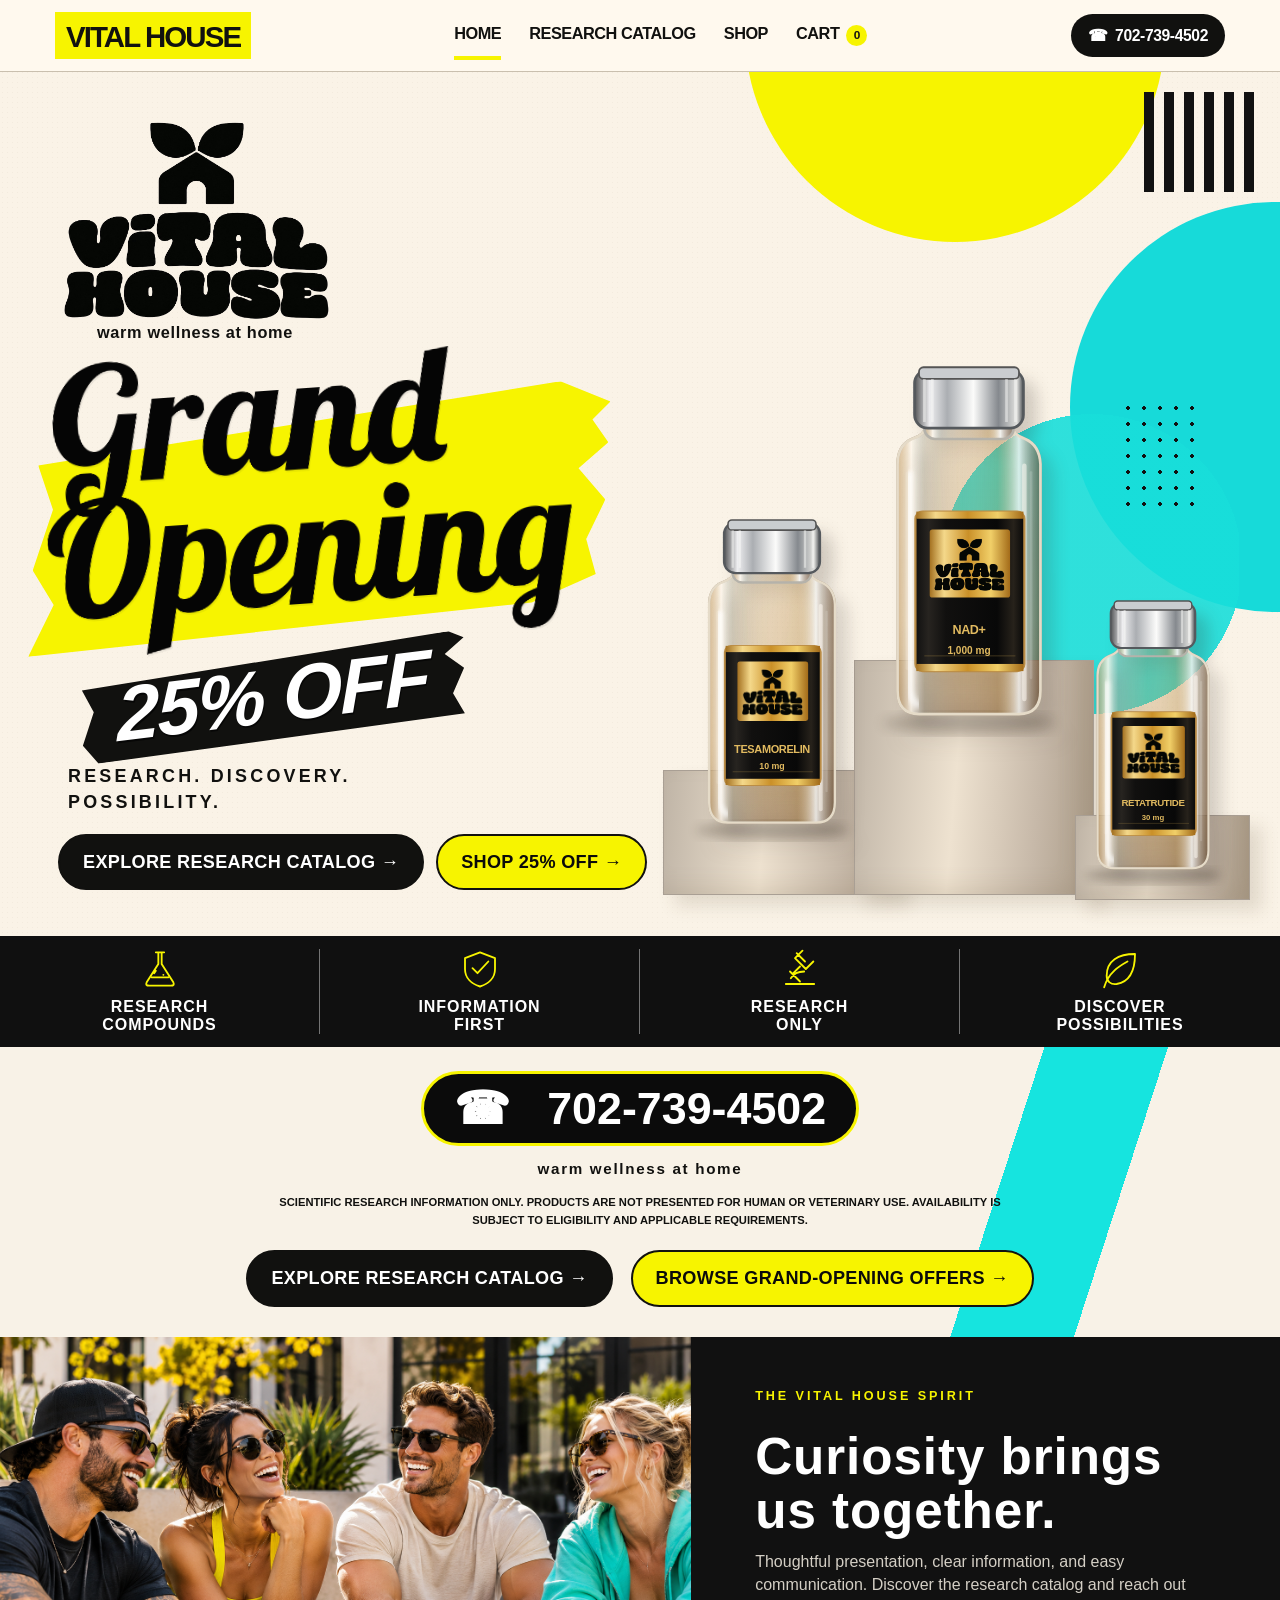
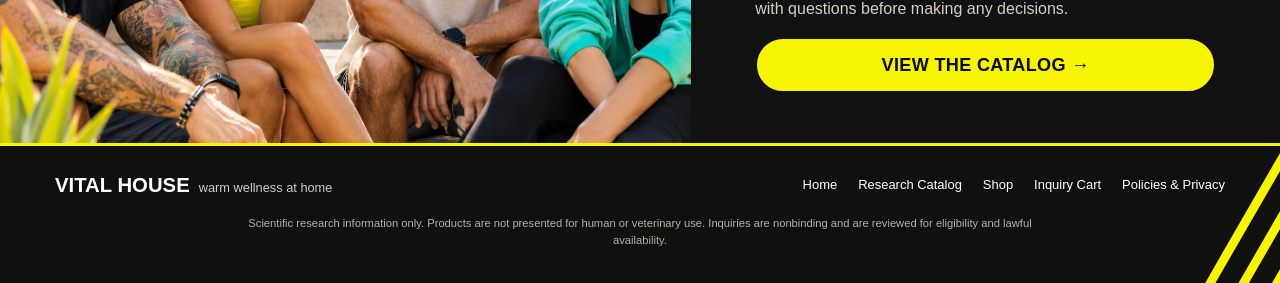
==== commit 671ae8f5: "Add files via upload" ====
--- a/index.html
+++ b/index.html
@@ -4,7 +4,7 @@
 <meta name="theme-color" content="#f8f2e7"/>
 <title>Home | Vital House</title><meta name="description" content="Vital House research compound information, grand opening and nonbinding availability inquiries."/>
 <link rel="stylesheet" href="styles.css"/><script defer src="app.js"></script>
-<link rel="icon" href="logo-original-transparent.png" type="image/png"/>
+<link rel="icon" href="vital-house-logo-display.png" type="image/png"/>
 </head><body><div class="site">
 <a href="#content" class="skip">Skip to main content</a>
 <header class="header">
@@ -16,14 +16,14 @@
 <main id="content"><section class="hero" aria-label="Vital House grand opening">
 <span class="decor-circle first"></span><span class="decor-circle second"></span><span class="stripe-set" aria-hidden="true"></span>
 <div class="container hero-grid">
-<div class="hero-copy"><div class="logo-wrap"><img class="brand-logo" src="logo-original-transparent.png" alt="Vital House original house-and-leaves logo"/><p class="brand-tagline">warm wellness at home</p></div>
-<div class="hero-promo"><div class="brush"><span class="script">Grand<br/>Opening</span></div><div class="discount">25% OFF</div></div>
+<div class="hero-copy"><div class="logo-wrap"><img class="brand-logo" src="vital-house-logo-display.png" alt="Vital House original house-and-leaves logo"/><p class="brand-tagline">warm wellness at home</p></div>
+<div class="hero-promo"><div class="brush"><img class="grand-lettering" src="grand-opening-lettering.png" alt="Grand Opening"/></div><div class="discount">25% OFF</div></div>
 <p class="research-line">RESEARCH. DISCOVERY.<br/>POSSIBILITY.</p>
 <div class="hero-actions"><a class="btn btn-dark" href="catalog.html">Explore research catalog →</a><a class="btn btn-primary" href="shop.html">Shop 25% off →</a></div>
 </div>
 <div class="hero-art" role="img" aria-label="Three original digital illustrations of clear-glass research vials with black-and-gold Vital House labels standing on stone blocks">
  <div class="tiny-dots" aria-hidden="true"></div><div class="pedestal a"></div><div class="pedestal b"></div><div class="pedestal c"></div>
- <img class="vial vial-a" src="vial-tesamorelin.svg" alt=""/><img class="vial vial-b" src="vial-nad.svg" alt=""/><img class="vial vial-c" src="vial-retatrutide.svg" alt=""/>
+ <div class="vial vial-a" role="img" aria-label="Illustration of a clear glass Vital House vial, TESAMORELIN, 10 mg"><img class="vial-shell" src="vial-shell.svg" alt="" aria-hidden="true"/><img class="vial-mark" src="vital-house-logo-display.png" alt="" aria-hidden="true"/><span class="vial-product">TESAMORELIN</span><span class="vial-dose">10 mg</span></div><div class="vial vial-b" role="img" aria-label="Illustration of a clear glass Vital House vial, NAD+, 1,000 mg"><img class="vial-shell" src="vial-shell.svg" alt="" aria-hidden="true"/><img class="vial-mark" src="vital-house-logo-display.png" alt="" aria-hidden="true"/><span class="vial-product">NAD+</span><span class="vial-dose">1,000 mg</span></div><div class="vial vial-c" role="img" aria-label="Illustration of a clear glass Vital House vial, RETATRUTIDE, 30 mg"><img class="vial-shell" src="vial-shell.svg" alt="" aria-hidden="true"/><img class="vial-mark" src="vital-house-logo-display.png" alt="" aria-hidden="true"/><span class="vial-product">RETATRUTIDE</span><span class="vial-dose">30 mg</span></div>
 </div></div></section>
 <div class="feature-band" aria-label="Research commitments">
 <div class="feature"><svg viewBox="0 0 48 48" aria-hidden="true"><path d="M19 4h10M22 4v14L8 40q-2 4 3 4h26q5 0 3-4L26 18V4M14 34h20M19 26l-2 3M28 31h.1"/></svg><span>RESEARCH<br/>COMPOUNDS</span></div>
--- a/styles.css
+++ b/styles.css
@@ -30,3 +30,137 @@
   .catalog-row .compound{grid-column:2;grid-row:1;font-size:1.32rem}
   .catalog-row .description{grid-column:2;grid-row:2;margin:4px 0 0;line-height:1.45;font-size:.87rem;padding-left:12px}
 }
+
+/* === OPTION A: IMMUTABLE MASTER LOGO + MODULAR VIALS ===
+   Master artwork: vital-house-logo-master.png, an exact unchanged copy of the user-supplied image.
+   The vial artwork has NO built-in brand; the same master image sits in its own CSS slot. */
+.brand-logo { mix-blend-mode: multiply; width:100%; height:auto; display:block; }
+.vial { position:relative; display:block; aspect-ratio:280/470; container-type:inline-size; isolation:auto; }
+.vial .vial-shell { display:block; width:100%; height:100%; object-fit:contain; }
+.vial .vial-mark { position:absolute; left:35.25%; top:50.5%; width:29.6%; height:15.4%; object-fit:contain; mix-blend-mode:multiply; pointer-events:none; }
+.vial .vial-product { position:absolute; left:28%; width:44%; top:72.25%; text-align:center; font-size:5.25cqw; line-height:1; font-weight:900; color:#e1ba60; white-space:nowrap; font-family:Arial,Helvetica,sans-serif; letter-spacing:-.035em; pointer-events:none; }
+.vial .vial-dose { position:absolute; left:27%; width:46%; top:77.1%; text-align:center; font-size:4.6cqw; line-height:1.1; font-weight:800; color:#e1ba60; white-space:nowrap; font-family:Arial,Helvetica,sans-serif; pointer-events:none; }
+/* Preserve previous bottle placements — only change <img> to logo-driven <div>. */
+.hero-art .vial { position:absolute; z-index:3; width:clamp(155px,20vw,250px); height:auto; filter:drop-shadow(12px 14px 8px #2c241d33); }
+.hero-art .vial.vial-a { width:220px; left:16px; bottom:68px; }
+.hero-art .vial.vial-b { width:252px; left:177px; bottom:175px; }
+.hero-art .vial.vial-c { width:194px; right:-22px; bottom:22px; }
+.page-hero .vial-header .vial { position:absolute; width:140px; right:25px; bottom:-48px; filter:drop-shadow(6px 7px 4px #0002); }
+.page-hero .vial-header .vial:first-child { right:132px; width:111px; bottom:-65px; }
+.page-hero .vial-header .vial:last-child { right:-15px; width:95px; bottom:-72px; }
+.cart-line .vial { width:46px; min-width:46px; height:auto; align-self:center; }
+.cart-line .vial .vial-product,.cart-line .vial .vial-dose { display:none; }
+@media(max-width:1050px){
+ .page-hero .vial-header .vial { right:10px; }
+ .page-hero .vial-header .vial:first-child { right:100px; }
+ .page-hero .vial-header .vial:last-child { right:-32px; }
+}
+@media(max-width:760px){
+ .hero-art .vial.vial-a{width:170px;left:0;bottom:46px}
+ .hero-art .vial.vial-b{width:205px;left:calc(50% - 86px);bottom:98px}
+ .hero-art .vial.vial-c{width:155px;right:-12px;bottom:15px}
+ .cart-line .vial { width:35px; min-width:35px; }
+}
+@media(max-width:390px){
+ .hero-art .vial.vial-a{width:145px}
+ .hero-art .vial.vial-b{width:170px;left:calc(50% - 72px)}
+ .hero-art .vial.vial-c{width:126px}
+}
+
+
+
+/* === APPROVED MOCKUP FINISH — visual only; no logo pixels modified === */
+/* The white backdrop in the original logo optically disappears on paper using multiply. */
+.brand-logo,.vial .vial-mark { filter:none!important; mix-blend-mode:multiply!important; }
+.brand-logo { aspect-ratio:1047/781; object-fit:contain; }
+.logo-wrap { background:transparent!important; border:0!important; padding:0!important; box-shadow:none!important; }
+.site { background:#faf3e7; }
+.site::before { background-image:radial-gradient(#866e5133 .62px, transparent .9px);background-size:5px 5px;opacity:.31; }
+.header{height:72px; background:#fff9ee; border-bottom:1px solid #c9bfae; }
+.mast-name { font-family:'Arial Narrow',Arial,sans-serif;letter-spacing:-.065em; font-weight:900; font-size:clamp(1.25rem,2.3vw,1.95rem); }
+.nav-link { font-family:'Arial Narrow',Arial,sans-serif; font-weight:900; text-transform:uppercase; letter-spacing:-.03em; font-size:1.02rem; }
+.phone-pill { font-family:'Arial Narrow',Arial,sans-serif; font-size:.98rem; letter-spacing:-.025em; }
+.hero { padding-top:28px; }
+.hero-copy .logo-wrap{width:280px;max-width:36vw;margin-left:0;}
+.hero-copy .brand-tagline{font-size:1.02rem; letter-spacing:.04em; margin-top:-4px;}
+.hero-promo { margin-top:27px; }
+.hero-promo .brush { display:block;width:min(540px,100%);height:270px; transform:rotate(-4deg); }
+.hero-promo .brush::before { inset:10% -2% 2% -4%; transform:rotate(0) skewX(-7deg);clip-path:polygon(0 20%,91% 0,100% 10%,97% 17%,100% 27%,95% 37%,100% 51%,97% 67%,99% 82%,88% 92%,0 100%,4% 79%,0 64%,3% 39%);}
+.grand-lettering{position:absolute;width:100%;height:115%;object-fit:contain;top:-12%;left:-3%;z-index:2;filter:drop-shadow(1px 2px 0 #1111);}
+.hero-promo .discount {font-family:'Arial Black',Impact,sans-serif;font-style:italic;font-weight:900;transform:rotate(-7deg) skewX(-6deg);margin:12px 0 0 26px;font-size:clamp(3rem,6vw,5.75rem);padding:4px 35px 8px; clip-path:polygon(0 16%,96% 0,100% 9%,95% 25%,100% 43%,97% 70%,100% 94%,4% 100%,0 78%,3% 42%);box-shadow:none;text-shadow:1px 2px 0 #0009;}
+.hero-copy .research-line { margin:22px 0 18px 13px; font-weight:900; font-size:1.12rem;letter-spacing:.18em; }
+.hero-art { height:570px; }
+.hero-art .vial.vial-a { left:-1px;bottom:54px; }
+.hero-art .vial.vial-b { left:180px;bottom:159px; }
+.hero-art .vial.vial-c { right:-25px;bottom:12px; }
+.pedestal { box-shadow:inset -16px -8px 20px #87775c2b, 12px 11px 16px #5b4b3026; }
+.feature-band {padding:13px 0; }
+.feature {min-height:85px;}
+.feature svg {width:40px;height:40px;}
+.feature span {font-family:'Arial Narrow',Arial,sans-serif;font-size:1rem;font-weight:900;}
+.promo-lower { padding:24px 0 30px; }
+.call-panel {font-weight:900;}
+.page-hero { min-height:210px; }
+.page-hero .container { min-height:210px; }
+.page-hero .logo-wrap { width:135px; }
+.page-hero .brand-tagline {white-space:normal;margin-top:-3px;font-size:.6rem;letter-spacing:.01em;}
+.page-heading h1 {font-family:'Arial Black',Arial,sans-serif;font-weight:900;font-style:italic;font-size:clamp(3.25rem,5.6vw,5.4rem);letter-spacing:-.075em;line-height:.93;}
+.page-heading h1 .brush::before{inset:-3% -5% -5% -4%;}
+.page-heading .promo-sash{font-family:'Arial Narrow',Arial,sans-serif;font-size:1.17rem;font-style:italic; font-weight:900;}
+.catalog-intro {padding:18px 0 6px;}
+.catalog-list{margin:14px 0 35px;}
+.catalog-row{min-height:54px;padding:11px 22px;}
+.catalog-row .compound{font-family:'Arial Narrow',Arial,sans-serif;font-size:1.55rem;font-weight:900;letter-spacing:-.06em;}
+.catalog-row .description{font-size:.89rem;}
+.shop-grid{gap:11px;padding-bottom:26px;}
+.product-card{padding:12px 10px 10px;gap:2px;border:1.2px solid #333;}
+.product-name{font-family:'Arial Narrow',Arial,sans-serif;font-weight:900;font-size:1.38rem;letter-spacing:-.04em;}
+.product-dose{font-size:.95rem;}
+.product-card .btn{padding:8px 8px;min-height:38px;}
+.product-card .qty-line{margin:5px auto 6px;}
+.product-card .price-line{margin:4px 0;}
+.price-now{font-size:1.27rem;}
+.shop-bottom{padding:15px 0 22px;}
+.footer{position:relative;border-top:3px solid #f7f400;}
+.footer::after{position:absolute;right:0;top:0;bottom:0;content:'';width:75px;background:repeating-linear-gradient(120deg,transparent 0 10px,#f7f400 11px 19px,transparent 20px 29px);clip-path:polygon(100% 0,100% 100%,0 100%);}
+.footer-name {font-weight:900;}
+/* Bottle graphics are separate glass SVGs. The original master logo remains a distinct image element. */
+.vial .vial-mark {left:35.4%; top:50.7%;width:29.2%; height:15.1%;}
+.vial .vial-product{top:72.25%;font-size:5cqw;}
+.vial .vial-dose{top:77.2%;font-size:4cqw;}
+@media(max-width:760px){
+ .header{min-height:66px;height:auto;}
+ .hero-copy .logo-wrap{max-width:100%;width:228px;margin:0 auto;}
+ .hero-promo{margin-top:8px;}
+ .hero-promo .brush{height:220px;margin:0 auto;width:min(430px,96%);}
+ .hero-promo .discount{font-size:clamp(2.7rem,11vw,5.2rem);margin:0 auto 13px;}
+ .hero-copy .research-line{margin:9px auto 12px;font-size:.92rem;}
+ .hero-art{height:410px;}
+ .page-hero .logo-wrap{width:103px;}
+ .page-heading h1{font-size:clamp(2.1rem,8vw,3.4rem);}
+ .catalog-intro{padding:13px 0 8px;}
+ .catalog-list{margin:8px 0 22px;}
+ .catalog-row{padding:10px 11px;}
+ .catalog-row .compound{font-size:1.2rem;}
+ .shop-grid{gap:7px;}
+ .footer::after{opacity:.4;width:34px;}
+}
+@media(max-width:390px){
+ .hero-promo .brush{height:188px;}
+ .hero-art{height:360px;}
+ .page-hero .logo-wrap{width:90px;}
+}
+
+/* The original unaltered artwork is in master.png; display.png is only its transparent-backed rasterization, with identical outlines. */
+.brand-logo,.vial .vial-mark {mix-blend-mode:normal!important;}
+/* Mobile catalog, shop, and cart are stacked like the approved tall-page mockup. */
+@media(max-width:760px){
+ .page-hero .container{display:flex;flex-direction:column;align-items:center;justify-content:center;gap:8px;min-height:0;padding-top:20px;padding-bottom:21px;}
+ .page-hero .logo-wrap{width:144px!important;max-width:44vw;}
+ .page-hero .brand-tagline{font-size:.62rem;}
+ .page-hero .page-heading{width:100%;text-align:center;}
+ .page-heading h1{font-size:clamp(2.55rem,9.4vw,3.65rem);margin:12px 0 14px;}
+ .page-heading h1 .brush{max-width:100%;}
+ .page-heading .promo-sash{font-size:clamp(.79rem,3.8vw,.99rem);max-width:100%;white-space:nowrap;}
+ .shop-toolbar{margin-top:14px;}
+}
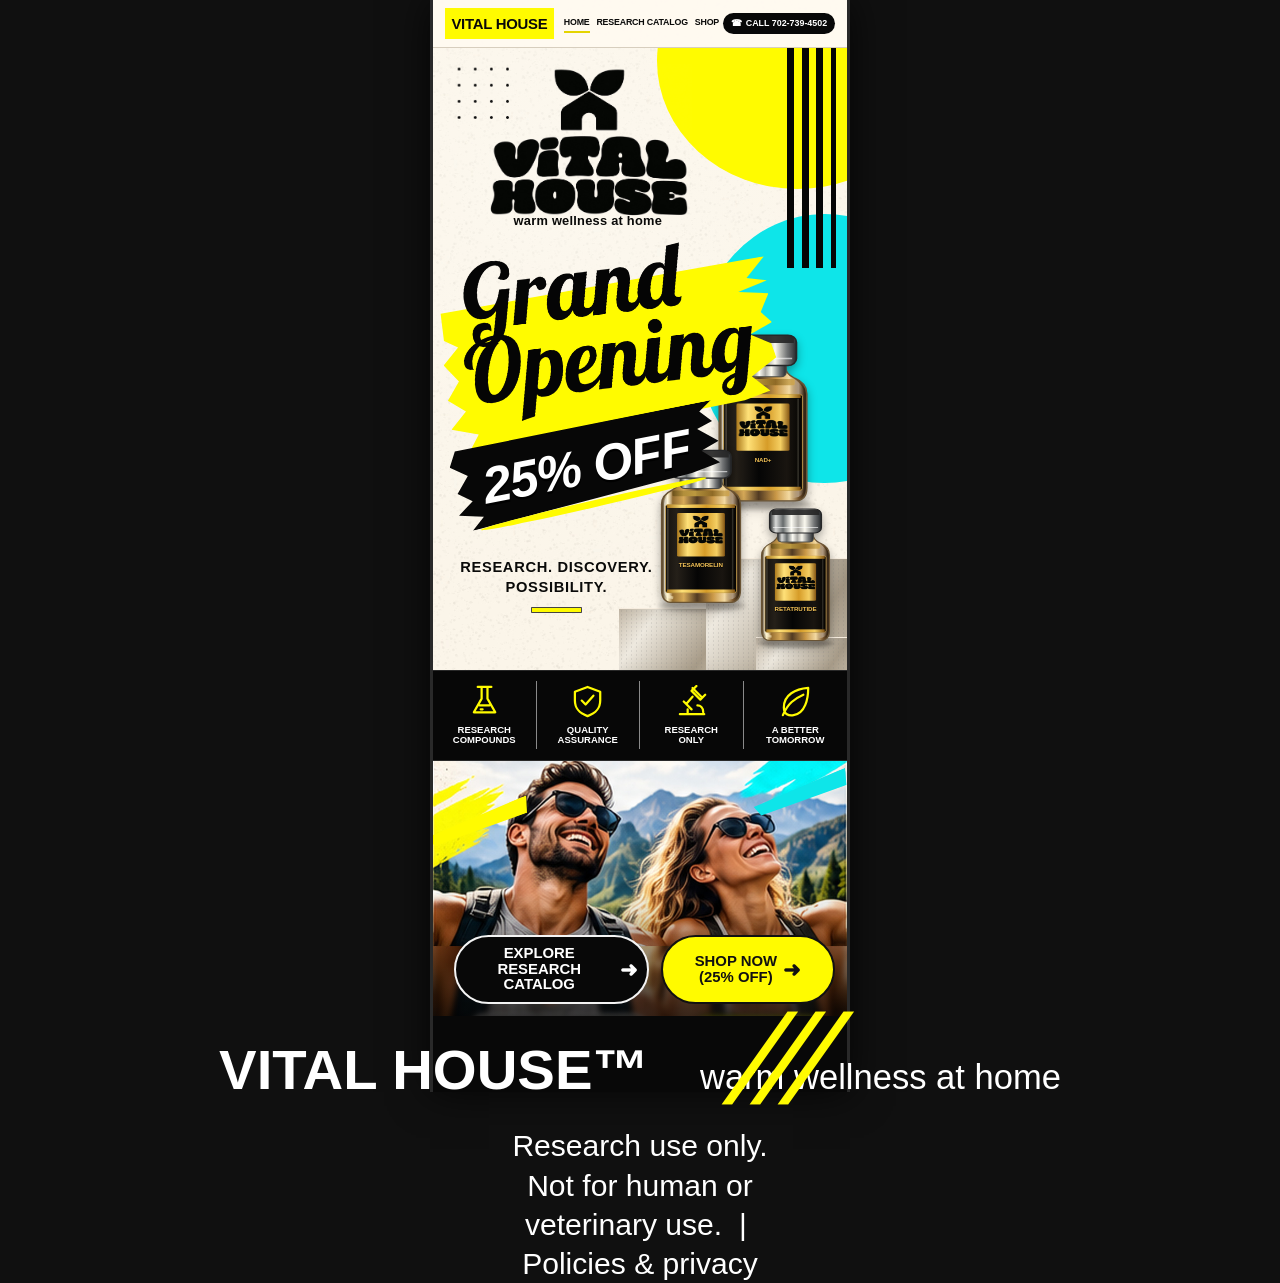
==== commit ae23da74: "Add files via upload" ====
--- a/index.html
+++ b/index.html
@@ -1,36 +1,12 @@
-<!doctype html>
-<html lang="en"><head>
-<meta charset="UTF-8"/><meta name="viewport" content="width=device-width,initial-scale=1"/>
-<meta name="theme-color" content="#f8f2e7"/>
-<title>Home | Vital House</title><meta name="description" content="Vital House research compound information, grand opening and nonbinding availability inquiries."/>
-<link rel="stylesheet" href="styles.css"/><script defer src="app.js"></script>
-<link rel="icon" href="vital-house-logo-display.png" type="image/png"/>
-</head><body><div class="site">
-<a href="#content" class="skip">Skip to main content</a>
-<header class="header">
- <a href="index.html" class="mast-name" aria-label="Vital House home">VITAL HOUSE</a>
- <button type="button" id="menu-toggle" class="mobile-toggle" aria-expanded="false" aria-controls="main-nav">☰ Menu</button>
- <nav class="nav" id="main-nav" aria-label="Main navigation"><a class="nav-link " href="index.html" aria-current="page">Home</a><a class="nav-link " href="catalog.html">Research Catalog</a><a class="nav-link " href="shop.html">Shop</a><a class="nav-link cart-nav" href="cart.html">Cart <span class="cart-count" aria-live="polite">0</span></a></nav>
- <a class="phone-pill" href="tel:+17027394502" aria-label="Call Vital House at 702-739-4502">☎ &nbsp;702-739-4502</a>
-</header>
-<main id="content"><section class="hero" aria-label="Vital House grand opening">
-<span class="decor-circle first"></span><span class="decor-circle second"></span><span class="stripe-set" aria-hidden="true"></span>
-<div class="container hero-grid">
-<div class="hero-copy"><div class="logo-wrap"><img class="brand-logo" src="vital-house-logo-display.png" alt="Vital House original house-and-leaves logo"/><p class="brand-tagline">warm wellness at home</p></div>
-<div class="hero-promo"><div class="brush"><img class="grand-lettering" src="grand-opening-lettering.png" alt="Grand Opening"/></div><div class="discount">25% OFF</div></div>
-<p class="research-line">RESEARCH. DISCOVERY.<br/>POSSIBILITY.</p>
-<div class="hero-actions"><a class="btn btn-dark" href="catalog.html">Explore research catalog →</a><a class="btn btn-primary" href="shop.html">Shop 25% off →</a></div>
-</div>
-<div class="hero-art" role="img" aria-label="Three original digital illustrations of clear-glass research vials with black-and-gold Vital House labels standing on stone blocks">
- <div class="tiny-dots" aria-hidden="true"></div><div class="pedestal a"></div><div class="pedestal b"></div><div class="pedestal c"></div>
- <div class="vial vial-a" role="img" aria-label="Illustration of a clear glass Vital House vial, TESAMORELIN, 10 mg"><img class="vial-shell" src="vial-shell.svg" alt="" aria-hidden="true"/><img class="vial-mark" src="vital-house-logo-display.png" alt="" aria-hidden="true"/><span class="vial-product">TESAMORELIN</span><span class="vial-dose">10 mg</span></div><div class="vial vial-b" role="img" aria-label="Illustration of a clear glass Vital House vial, NAD+, 1,000 mg"><img class="vial-shell" src="vial-shell.svg" alt="" aria-hidden="true"/><img class="vial-mark" src="vital-house-logo-display.png" alt="" aria-hidden="true"/><span class="vial-product">NAD+</span><span class="vial-dose">1,000 mg</span></div><div class="vial vial-c" role="img" aria-label="Illustration of a clear glass Vital House vial, RETATRUTIDE, 30 mg"><img class="vial-shell" src="vial-shell.svg" alt="" aria-hidden="true"/><img class="vial-mark" src="vital-house-logo-display.png" alt="" aria-hidden="true"/><span class="vial-product">RETATRUTIDE</span><span class="vial-dose">30 mg</span></div>
-</div></div></section>
-<div class="feature-band" aria-label="Research commitments">
-<div class="feature"><svg viewBox="0 0 48 48" aria-hidden="true"><path d="M19 4h10M22 4v14L8 40q-2 4 3 4h26q5 0 3-4L26 18V4M14 34h20M19 26l-2 3M28 31h.1"/></svg><span>RESEARCH<br/>COMPOUNDS</span></div>
-<div class="feature"><svg viewBox="0 0 48 48" aria-hidden="true"><path d="M24 4 42 11v13c0 11-8 18-18 21C14 42 6 35 6 24V11L24 4Z"/><path d="m15 23 6 6 13-14"/></svg><span>INFORMATION<br/>FIRST</span></div>
-<div class="feature"><svg viewBox="0 0 48 48" aria-hidden="true"><path d="M20 5 30 15M27 2l-9 9 13 13 9-9M24 21l-8 8m-4-2 12 12m-17 3h34M13 35c3-5 9-8 16-8"/></svg><span>RESEARCH<br/>ONLY</span></div>
-<div class="feature"><svg viewBox="0 0 48 48" aria-hidden="true"><path d="M42 6C22 6 8 14 8 32c0 7 5 11 12 10C38 39 42 22 42 6Z"/><path d="M5 46C10 28 24 20 33 15"/></svg><span>DISCOVER<br/>POSSIBILITIES</span></div></div>
-<section class="promo-lower"><div class="container"><a href="tel:+17027394502" class="call-panel">☎ &nbsp; 702-739-4502</a><p class="brand-tagline">warm wellness at home</p><p class="fineprint">Scientific research information only. Products are not presented for human or veterinary use. Availability is subject to eligibility and applicable requirements.</p><div class="cta-pair"><a class="btn btn-dark" href="catalog.html">Explore research catalog →</a><a class="btn btn-primary" href="shop.html">Browse grand-opening offers →</a></div></div></section>
-<section class="community-panel"><img src="community.png" alt="Friends enjoying a sunny afternoon outdoors" loading="lazy"/><div class="community-text"><p class="eyebrow">The Vital House spirit</p><h2>Curiosity brings us together.</h2><p>Thoughtful presentation, clear information, and easy communication. Discover the research catalog and reach out with questions before making any decisions.</p><a href="catalog.html" class="btn btn-primary">View the catalog →</a></div></section></main>
-<footer class="footer"><div class="container footer-grid"><div><span class="footer-name">VITAL HOUSE</span><span class="footer-tag">warm wellness at home</span></div><nav class="footer-links" aria-label="Footer"><a href="index.html">Home</a><a href="catalog.html">Research Catalog</a><a href="shop.html">Shop</a><a href="cart.html">Inquiry Cart</a><a href="policies.html">Policies &amp; Privacy</a></nav></div><p class="footer-small">Scientific research information only. Products are not presented for human or veterinary use. Inquiries are nonbinding and are reviewed for eligibility and lawful availability.</p></footer>
-</div></body></html>+<!doctype html><html lang="en"><head><meta charset="utf-8"><meta name="viewport" content="width=device-width,initial-scale=1"><meta name="theme-color" content="#fff4e2"><meta name="description" content="Vital House: research product catalog, grand-opening offers and nonbinding inquiries."><title>Home | Vital House</title><link rel="icon" href="brand-logo-display.png"><link rel="stylesheet" href="style.css"><script src="site.js" defer></script></head><body><div class="page-wrap"><div class="page-paper"><header class="topbar"><a class="wordmark" href="index.html" aria-label="Vital House home">VITAL HOUSE</a><nav aria-label="Main navigation"><a href="index.html" class="selected" aria-current="page">HOME</a><a href="catalog.html" class="" >RESEARCH CATALOG</a><a href="shop.html" class="" >SHOP</a><a href="cart.html" class="cart-link " title="View inquiry cart">CART <b id="nav-count">0</b></a></nav><a class="phone" href="tel:+17027394502">☎ <span>CALL 702-739-4502</span></a></header><main id="main">
+<section class="home-hero"><div class="dot-pattern"></div><div class="top-yellow"></div><div class="aqua-orbit"></div><div class="right-lines"></div>
+<div class="hero-brand"><img class="exact-logo" src="brand-logo-display.png" alt="Vital House original house and sprout logo"><p>warm wellness at home</p></div>
+<div class="opening-art" aria-label="Grand Opening"><div class="yellow-swipe"></div><img src="grand-opening-lettering.png" alt="Grand Opening"></div>
+<div class="deal-art"><b>25% OFF</b></div>
+<div class="research-strap">RESEARCH. DISCOVERY.<br>POSSIBILITY.<i></i></div>
+<div class="stone stone-one"></div><div class="stone stone-two"></div><div class="stone stone-three"></div>
+<div class="home-vials"><div class="vial big bottle-back" role="img" aria-label="Stylized glass vial with Vital House logo"><img class="vial-shell" src="vial-shell.svg" alt=""><img class="vial-logo" src="brand-logo-display.png" alt=""><span class="vial-type">NAD+</span></div><div class="vial medium bottle-front" role="img" aria-label="Stylized glass vial with Vital House logo"><img class="vial-shell" src="vial-shell.svg" alt=""><img class="vial-logo" src="brand-logo-display.png" alt=""><span class="vial-type">TESAMORELIN</span></div><div class="vial small bottle-right" role="img" aria-label="Stylized glass vial with Vital House logo"><img class="vial-shell" src="vial-shell.svg" alt=""><img class="vial-logo" src="brand-logo-display.png" alt=""><span class="vial-type">RETATRUTIDE</span></div></div>
+</section>
+<section class="feature-strip" aria-label="Research values"><div class="feature"><svg viewBox="0 0 32 34" aria-hidden="true" fill="none" stroke="currentColor" stroke-width="2.3" stroke-linejoin="round" stroke-linecap="round"><path d="M9 2h14M13 2v12L5 28h22L19 14V2M11 21h10M12 25h2"/></svg><span>RESEARCH<br>COMPOUNDS</span></div><div class="feature"><svg viewBox="0 0 32 34" aria-hidden="true" fill="none" stroke="currentColor" stroke-width="2.3" stroke-linejoin="round" stroke-linecap="round"><path d="M16 2 29 7v9c0 9-5 13-13 16C8 29 3 25 3 16V7L16 2Z"/><path d="m10 16 4 4 8-9"/></svg><span>QUALITY<br>ASSURANCE</span></div><div class="feature"><svg viewBox="0 0 32 34" aria-hidden="true" fill="none" stroke="currentColor" stroke-width="2.3" stroke-linejoin="round" stroke-linecap="round"><path d="m17 3 9 9M21 1l-5 5 9 9 5-5M17 12l-6 7M8 17l8 8M12 25v4M4 30h25M22 21c3 0 6 2 6 7"/></svg><span>RESEARCH<br>ONLY</span></div><div class="feature"><svg viewBox="0 0 32 34" aria-hidden="true" fill="none" stroke="currentColor" stroke-width="2.3" stroke-linejoin="round" stroke-linecap="round"><path d="M29 3C16 4 4 10 4 23c0 7 5 9 10 8 12-2 15-17 15-28ZM3 31C8 19 15 14 24 10"/></svg><span>A BETTER<br>TOMORROW</span></div></section>
+<section class="people-strip"><img src="community-photo.jpg" alt="Two friends smiling outdoors"><div class="people-swipe first"></div><div class="people-swipe second"></div><div class="people-actions"><a href="catalog.html" class="cta black">EXPLORE<br>RESEARCH CATALOG <span>➜</span></a><a href="shop.html" class="cta yellow">SHOP NOW<br>(25% OFF) <span>➜</span></a></div></section>
+</main></div><footer class="footer"><div class="footer-brand"><strong>VITAL HOUSE™</strong><span>warm wellness at home</span><b class="slashes" aria-hidden="true">╱╱╱</b></div><p>Research use only. Not for human or veterinary use. &nbsp;|&nbsp; <a href="policies.html">Policies &amp; privacy</a></p></footer></div></body></html>
--- a/style.css
+++ b/style.css
@@ -0,0 +1,34 @@
+/* Vital House | modular visual implementation of the supplied four-panel reference.
+   Branding comes exclusively from brand-logo-display.png (derived from the untouched source).
+   Responsive poster layout: source composition was 380px wide, so pages retain that proportion. */
+:root{--paper:#faf2e5;--cream:#fdf6e9;--ink:#0a0a09;--yellow:#fffb00;--aqua:#0ee5e9;--red:#cf1718;--border:#55504a}
+*{box-sizing:border-box}html{min-height:100%;scroll-behavior:smooth}body{margin:0;background:#101010;color:var(--ink);font-family:Arial,Helvetica,sans-serif}button,input,textarea,select{font:inherit}a{color:inherit}button{cursor:pointer}a,button,input,textarea,select{ -webkit-tap-highlight-color:transparent}a:focus-visible,button:focus-visible,input:focus-visible,select:focus-visible,textarea:focus-visible{outline:2px solid #03a8aa;outline-offset:3px}img{max-width:100%}[hidden]{display:none!important}.sr-only{position:absolute;width:1px;height:1px;overflow:hidden;clip:rect(0,0,0,0);white-space:nowrap}
+.page-wrap{width:100%;max-width:420px;margin:0 auto;background:#0d0d0d;box-shadow:0 0 38px #000b}.page-paper{position:relative;background-color:var(--paper);background-image:url('paper-texture.jpg');background-size:320px 320px;min-height:calc(100vh - 70px);overflow:hidden;isolation:isolate;container-type:inline-size}.page-paper::before{content:"";position:absolute;inset:0;pointer-events:none;z-index:-1;background:radial-gradient(circle at 27% 17%,#fffefa50 0,transparent 50%)}
+/* Navigation: deliberately compact as the provided mobile/poster mockup. */
+.topbar{height:11.7cqw;display:flex;gap:2.3cqw;align-items:center;padding:0 2.8cqw;position:relative;z-index:10;background:rgba(255,250,241,.96);border-bottom:1px solid #d7cebe}.wordmark{background:var(--yellow);text-decoration:none;font:900 3.6cqw/1 Impact,'Arial Narrow',sans-serif;letter-spacing:-.06cqw;padding:2.1cqw 1.65cqw 1.7cqw;white-space:nowrap}.topbar nav{display:flex;align-items:center;justify-content:space-between;flex:1;gap:1.65cqw;min-width:0}.topbar nav a{font:900 2.14cqw/1 'Arial Narrow',Arial,sans-serif;letter-spacing:-.045cqw;text-decoration:none;white-space:nowrap;border-bottom:2px solid transparent;padding:.9cqw 0}.topbar nav a.selected{border-color:#e4d400}.topbar nav .cart-link{color:#353130}.cart-link b{display:inline-flex;align-items:center;justify-content:center;font-size:1.65cqw;border-radius:100%;background:var(--yellow);width:3.5cqw;height:3.5cqw}.phone{display:flex;gap:.8cqw;align-items:center;justify-content:center;background:#080808;color:#fff;text-decoration:none;border-radius:99px;padding:1.5cqw 2cqw;font:900 2.15cqw/1 'Arial Narrow',Arial,sans-serif;white-space:nowrap}.phone span{white-space:nowrap}
+/* Exactly positioned on a proportional poster canvas. All offsets scale with available width. */
+.home-hero{height:150.1cqw;position:relative;overflow:hidden}.dot-pattern{position:absolute;left:4.4cqw;top:3cqw;width:15cqw;height:14cqw;background-image:radial-gradient(#111 1px,transparent 1.7px);background-size:3.9cqw 3.9cqw;z-index:2}.top-yellow{position:absolute;background:var(--yellow);right:-22cqw;top:-28cqw;width:68cqw;height:62cqw;border-radius:100%}.aqua-orbit{position:absolute;background:var(--aqua);right:-25cqw;top:40cqw;width:61cqw;height:65cqw;border-radius:100%}.right-lines{position:absolute;top:0;right:2.6cqw;width:11.9cqw;height:53cqw;background:repeating-linear-gradient(90deg,#050505 0 1.65cqw,transparent 1.65cqw 3.55cqw)}
+.hero-brand{position:absolute;top:3.7cqw;left:12.3cqw;width:50.2cqw;z-index:3;text-align:center}.exact-logo{display:block;width:100%;height:auto;object-fit:contain;filter:none;mix-blend-mode:normal;transform:none}.hero-brand p,.sub-brand p{font-size:3.1cqw;letter-spacing:.06cqw;line-height:1;margin:-.8cqw 0 0;font-weight:700;white-space:nowrap}
+.opening-art{position:absolute;z-index:4;top:48cqw;left:2.1cqw;width:80cqw;height:46cqw;transform:rotate(-7deg)}.yellow-swipe{position:absolute;left:0;right:0;top:7cqw;bottom:0;background:var(--yellow);clip-path:polygon(1% 11%,100% 0%,94% 12%,100% 15%,91% 20%,100% 23%,97% 34%,100% 41%,93% 47%,99% 54%,100% 63%,92% 73%,97% 83%,89% 87%,4% 100%,8% 88%,0 83%,5% 73%,0 65%,4% 54%,0 43%,5% 33%,1% 28%)}.opening-art>img{position:absolute;top:-1cqw;left:4cqw;width:72cqw;height:auto;display:block}
+.deal-art{position:absolute;z-index:5;top:91cqw;left:4.5cqw;width:65cqw;height:20cqw;display:grid;place-items:center;transform:rotate(-11deg)}.deal-art::before{content:"";position:absolute;inset:0;background:#070707;clip-path:polygon(3% 2%,100% 0,95% 11%,99% 25%,93% 31%,100% 50%,93% 58%,99% 76%,88% 82%,4% 100%,9% 86%,0 79%,6% 65%,1% 53%,6% 34%,0 20%)}.deal-art::after{content:"";position:absolute;bottom:0;left:7%;width:86%;height:1.6cqw;transform:rotate(-2deg);background:var(--yellow);border-radius:70%}.deal-art b{color:#fff;position:relative;font:italic 900 12.3cqw/.93 Impact,'Arial Narrow',sans-serif;letter-spacing:-.25cqw;white-space:nowrap;text-shadow:0 .6cqw 0 #000}
+.research-strap{position:absolute;left:3.8cqw;top:123cqw;width:52cqw;text-align:center;font-size:3.55cqw;font-weight:900;letter-spacing:.16cqw;line-height:1.35;z-index:6}.research-strap i{display:block;margin:2.5cqw auto 0;width:12cqw;height:1cqw;background:var(--yellow);box-shadow:0 0 0 .2cqw #222}
+.stone{position:absolute;bottom:0;background:linear-gradient(125deg,#c9bead,#eee9df 24%,#a89c89 70%,#dad0bd);border-top:1px solid #f7eddf;box-shadow:inset -15px 4px 17px #766c5e38;z-index:1}.stone::after{content:"";position:absolute;inset:0;background:radial-gradient(#777 1px,transparent 1px);background-size:5px 4px;opacity:.16}.stone-one{left:45cqw;width:30cqw;height:15cqw}.stone-two{left:66cqw;width:35cqw;height:27cqw}.stone-three{left:78cqw;width:27cqw;height:8cqw}
+.vial{position:absolute;aspect-ratio:140/270;z-index:1}.vial-shell{position:absolute;inset:0;width:100%;height:100%;object-fit:fill;filter:drop-shadow(0 1.4cqw 1.2cqw #0005)}.vial-logo{position:absolute;width:43.5%;height:auto;left:28.25%;top:42.7%;object-fit:contain;display:block}.vial-type{position:absolute;left:19%;width:62%;top:70%;text-align:center;color:#f4c357;font-size:clamp(4px,1.5cqw,7px);font-weight:900;letter-spacing:-.02cqw;text-shadow:0 1px #000;white-space:nowrap;overflow:hidden}.home-vials{position:absolute;inset:0;z-index:3;pointer-events:none}.home-vials .big{width:29cqw;left:65.2cqw;top:66.6cqw;z-index:2;transform:scaleY(.82);transform-origin:top center}.home-vials .medium{width:26cqw;left:51.7cqw;top:94.5cqw;z-index:3;transform:scaleY(.84);transform-origin:top center}.home-vials .small{width:22.5cqw;left:76.4cqw;top:109cqw;z-index:4;transform:scaleY(.84);transform-origin:top center}
+.feature-strip{height:21.9cqw;display:grid;grid-template-columns:repeat(4,1fr);background:#070707;border-block:1px solid #292929;color:#fff;align-items:center}.feature{height:16.5cqw;display:flex;align-items:center;justify-content:center;flex-direction:column;gap:1.6cqw;text-align:center;border-right:1px solid #898989}.feature:last-child{border-right:0}.feature svg{width:8cqw;height:8cqw;color:var(--yellow)}.feature span{font:800 2.3cqw/1.08 Arial,Helvetica,sans-serif}
+.people-strip{height:61.8cqw;position:relative;overflow:hidden;background:#3e4137}.people-strip>img{height:100%;width:100%;object-fit:cover;display:block}.people-strip::before{content:"";position:absolute;inset:60% 0 0;background:linear-gradient(transparent,#0505057c)}.people-swipe{position:absolute;background:var(--yellow);height:4cqw;transform:rotate(-21deg);clip-path:polygon(0 24%,100% 0,95% 100%,4% 88%)}.people-swipe.first{left:-2cqw;top:13cqw;width:26cqw}.people-swipe.second{right:-1cqw;top:6cqw;width:24cqw;background:var(--aqua)}.people-actions{position:absolute;bottom:3cqw;left:5cqw;right:3cqw;display:flex;gap:3cqw;justify-content:center;align-items:stretch}.cta{display:flex;align-items:center;justify-content:center;text-align:center;gap:1.5cqw;border:2px solid #111;border-radius:99px;padding:2.2cqw 2.1cqw;color:#111;text-decoration:none;font:900 3.6cqw/1.04 Impact,'Arial Narrow',sans-serif;cursor:pointer}.cta span{font-size:5cqw}.cta.black{color:white;background:#080808;border-color:#f4f4f4}.cta.yellow{background:var(--yellow)}.people-actions .cta:first-child{width:53%}.people-actions .cta:last-child{width:47%}
+.footer{height:17.4cqw;max-height:76px;min-height:60px;background:#080808;color:#fff;padding:2cqw 4.2cqw 0}.footer-brand{display:flex;align-items:baseline;justify-content:center;gap:4cqw;position:relative}.footer-brand strong{font:900 4.4cqw/1 Impact,'Arial Narrow',sans-serif;white-space:nowrap}.footer-brand span{font-size:2.7cqw;white-space:nowrap}.footer-brand .slashes{position:absolute;right:-2cqw;top:-1cqw;transform:skewX(-11deg);font-size:6cqw;line-height:.8;color:var(--yellow);letter-spacing:-1.4cqw}.footer p{text-align:center;font-size:2.35cqw;line-height:1.3;margin:2.2cqw 0 0}.footer a{color:inherit;text-decoration:none}.footer a:hover{text-decoration:underline}
+/* Inner-page mastheads preserve the narrow vertical reference format. */
+.subpage-hero{position:relative;height:64.5cqw;overflow:hidden}.sub-brand{width:39cqw;position:absolute;z-index:3;top:1.6cqw;left:50%;transform:translateX(-50%);text-align:center}.sub-brand p{font-size:2.55cqw}.catalog-hero .dot-pattern{top:4.5cqw;left:4cqw}.catalog-aqua{position:absolute;right:-18cqw;top:-23cqw;width:45cqw;height:47cqw;background:var(--aqua);border-radius:50%;box-shadow:-104cqw 46cqw 0 2cqw var(--aqua)}
+.brush-title{font:italic 900 12.3cqw/.85 Impact,'Arial Narrow',Arial,sans-serif;letter-spacing:-.3cqw;text-transform:uppercase;text-align:center;margin:0;position:absolute;z-index:4;display:grid;place-items:center;transform:skewX(-7deg)}.brush-title::before{content:"";position:absolute;inset:-2.5cqw -2cqw;background:var(--yellow);z-index:-1;clip-path:polygon(4% 16%,95% 0,100% 8%,94% 15%,99% 21%,95% 32%,100% 38%,95% 46%,100% 54%,94% 63%,99% 74%,94% 82%,100% 89%,4% 100%,0 91%,6% 82%,0 73%,4% 66%,0 54%,5% 45%,0 32%,5% 22%,0 13%);transform:rotate(-3deg)}
+.catalog-hero .brush-title{left:16cqw;top:36cqw;width:68cqw;height:24cqw;font-size:12.4cqw}.catalog-box{position:relative;z-index:2;border:1px solid #655e55;border-radius:11px;background:#fff7e9c9;margin:0 2.7cqw 0;padding:2.4cqw 2cqw}.catalog-row{display:grid;grid-template-columns:29% 4% minmax(0,1fr);align-items:center;min-height:9cqw;border-bottom:1px solid #d0c5b2;column-gap:2cqw;padding:.65cqw 1.25cqw}.catalog-row:last-child{border-bottom:0}.catalog-row .compound{font:900 4.5cqw/.99 Impact,'Arial Narrow',sans-serif;margin:0;letter-spacing:-.12cqw}.catalog-row .bar{background:var(--yellow);height:5cqw;width:.85cqw;border-radius:2px}.catalog-row .description{font:600 2.73cqw/1.14 Arial,Helvetica,sans-serif;letter-spacing:-.065cqw;margin:0}.catalog-note{font-weight:700;font-size:2.55cqw;text-align:center;padding:4cqw 0 5cqw;margin:0}.page-corners{height:8.3cqw;position:relative}.page-corners span:first-child{position:absolute;bottom:0;left:0;width:25cqw;height:8.3cqw;background:var(--yellow);clip-path:polygon(0 0,100% 0,73% 100%,0 100%)}.page-corners span:last-child{position:absolute;bottom:0;right:0;width:21cqw;height:12cqw;background:var(--aqua);clip-path:polygon(100% 0,100% 100%,0 100%)}
+/* Shop: exactly three cards per row and five rows. */
+.shop-hero{height:67.2cqw}.shop-brand{left:24cqw;top:2cqw;width:37.5cqw}.shop-yellow{position:absolute;right:-19cqw;top:-26cqw;width:62cqw;height:57cqw;border-radius:50%;background:var(--yellow)}.shop-aqua{position:absolute;right:-19cqw;top:38cqw;width:33cqw;height:33cqw;border-radius:50%;background:var(--aqua)}.shop-stripes{position:absolute;right:1.4cqw;top:0;width:11cqw;height:32cqw;background:repeating-linear-gradient(90deg,#080808 0 1.3cqw,transparent 1.3cqw 3.1cqw)}.shop-title{left:8cqw;top:33.3cqw;width:45cqw;height:16cqw;font-size:16cqw}.opening-ribbon{position:absolute;left:5.5cqw;top:53.5cqw;z-index:4;background:#070707;color:white;transform:rotate(-4deg);padding:1.3cqw 3cqw;font:italic 900 4.7cqw Impact,'Arial Narrow',sans-serif;white-space:nowrap}.shop-vials{position:absolute;inset:0;pointer-events:none;z-index:3}.shop-stone{position:absolute;right:0;bottom:0;width:45cqw;height:9cqw;background:linear-gradient(135deg,#eee2c9,#a8a197);border-top:2px solid #f5eee2}.shop-vials .vial{transform-origin:top;transform:scaleY(.84)}.shop-v-one{width:20cqw;left:52cqw;top:30cqw;z-index:1}.shop-v-two{width:23cqw;left:68cqw;top:17cqw;z-index:2}.shop-v-three{width:17cqw;right:1cqw;top:33cqw;z-index:3}
+.shop-content{padding:0 2.1cqw}.shop-link-row{height:5.2cqw;display:flex;justify-content:space-between;align-items:center;gap:1cqw;font-size:2.1cqw;font-weight:800}.shop-link-row a{text-decoration:underline;text-decoration-color:#d5cb00;white-space:nowrap}.shop-grid{display:grid;grid-template-columns:repeat(3,minmax(0,1fr));gap:1.55cqw}.product-card{height:30.9cqw;min-width:0;background:#fff6e9d1;border:1px solid #49433d;border-radius:2.8cqw;text-align:center;display:flex;flex-direction:column;align-items:center;padding:1.8cqw 1cqw 1.4cqw}.product-name{font:900 4.65cqw/1.05 Impact,'Arial Narrow',sans-serif;letter-spacing:-.16cqw;white-space:nowrap;max-width:100%;overflow:hidden;flex:0 0 auto;margin:0 0 .5cqw}.product-dose{font-size:3.35cqw;line-height:1.1;font-weight:800;margin:.4cqw 0 1.4cqw}.price-list{margin-top:auto;margin-bottom:1.4cqw;display:flex;flex-direction:column;gap:.3cqw}.was{font-size:3.1cqw;text-decoration:line-through;text-decoration-thickness:1.5px;font-weight:800}.now{font-size:4.0cqw;color:var(--red);font-weight:900}.add-button{display:flex;align-items:center;justify-content:center;min-height:6.7cqw;width:95%;border:1px solid #a5a000;border-radius:99px;background:var(--yellow);font:900 2.7cqw Impact,'Arial Narrow',sans-serif}.add-button:active{transform:scale(.97)}.shop-disclaimer{text-align:center;margin:3cqw 0 1.3cqw;font-size:2.35cqw;line-height:1.2;color:#34312b;font-weight:700}
+/* Cart with dynamic lines/estimates. */
+.cart-hero{height:56cqw}.cart-aqua{position:absolute;width:60cqw;height:60cqw;left:-35cqw;top:11cqw;border-radius:50%;background:var(--aqua)}.cart-title{top:36cqw;left:14cqw;width:73cqw;height:15cqw;font-size:11.9cqw}.cart-content{padding:0 4.8cqw 4cqw;min-height:90cqw}.cart-items{border:1px solid #56514b;border-radius:3cqw;overflow:hidden;background:#fffaefb3}.cart-line{min-height:15.3cqw;display:grid;grid-template-columns:12cqw minmax(0,1fr) 17cqw 15.5cqw 4cqw;gap:1.8cqw;align-items:center;border-bottom:1px solid #bfb8a9;padding:1.4cqw 2cqw}.cart-line:last-child{border-bottom:0}.cart-line .vial{position:relative;width:11cqw;display:block;align-self:center}.cart-line .line-name{font-size:3.55cqw;font-weight:900;line-height:1.05}.cart-line .line-dose{font-size:2.65cqw;font-weight:700;margin-top:.3cqw}.cart-line .line-price{font-size:3.55cqw;color:var(--red);font-weight:900;text-align:right}.quantity{height:6.2cqw;display:flex;align-items:center;justify-content:center;border:1px solid #6b665c;border-radius:2cqw}.quantity button{background:transparent;border:0;min-width:4.4cqw;padding:0;font-size:4.3cqw;line-height:1}.quantity output{font-weight:900;font-size:3cqw}.remove{border:0;background:transparent;font-size:4.9cqw;line-height:1;padding:0}.empty-cart{text-align:center;padding:8cqw 3cqw}.empty-cart h2{font:900 6cqw Impact,sans-serif}.empty-cart p{font-size:3cqw}.empty-cart .cta{width:max-content;margin:auto}
+.cart-totals{padding:2cqw 1.6cqw}.sum-row{display:flex;justify-content:space-between;align-items:center;padding:1.9cqw 0;border-bottom:1px solid #c4bfb5;font-size:3.15cqw;font-weight:800}.sum-row strong{font-size:3.45cqw}.sum-row .red{color:var(--red)}.tax-control{display:flex;justify-content:space-between;align-items:center;gap:2cqw;padding:1.7cqw 0}.tax-control label{font-size:2.6cqw;color:#49453b}.tax-control select{background:#fff8ee;border:1px solid #aaa195;border-radius:1.4cqw;width:49%;padding:1cqw;font-size:2.5cqw;font-weight:700}.total-row{background:var(--yellow);font:900 5cqw/1 Impact,'Arial Narrow',sans-serif;display:flex;justify-content:space-between;padding:2.2cqw 2.8cqw;gap:2cqw}
+.inquiry-form{display:flex;flex-direction:column;gap:2.4cqw;padding:2cqw 1.4cqw}.inquiry-form h2{position:relative;align-self:center;color:#fff;text-align:center;font:italic 900 5.8cqw/.92 Impact,'Arial Narrow',sans-serif;transform:skewX(-7deg);padding:2cqw 5cqw;margin:0 0 2cqw;isolation:isolate}.inquiry-form h2::before{content:"";position:absolute;z-index:-1;inset:.4cqw 0;background:#070707;clip-path:polygon(5% 5%,100% 0,93% 27%,100% 53%,96% 72%,6% 100%,0 86%,4% 62%,0 29%)}.inquiry-form>input,.inquiry-form textarea{display:block;border:1px solid #777067;border-radius:3cqw;padding:2cqw 3cqw;width:100%;background:#fff6ea;font-size:3.15cqw;min-height:7.7cqw;color:#16120f}.inquiry-form textarea{height:17cqw;resize:vertical;border-radius:2.7cqw}.inquiry-form .consent{font-size:2.75cqw;display:flex;gap:1.8cqw;align-items:start;line-height:1.22}.inquiry-form .consent input{margin:.2cqw 0 0;flex:none;width:4cqw;height:4cqw;accent-color:#101010}.inquiry-form .send-btn{align-self:center;width:72%;font-size:5cqw;min-height:11cqw}.inquiry-form .copy-btn{background:none;border:0;text-decoration:underline;font-size:2.55cqw;font-weight:800;align-self:center}.mail-note,.privacy-note{font-size:2.7cqw;line-height:1.3;margin:0;text-align:center}.privacy-note{font-size:2.45cqw;color:#4f493d}.email-status{font-size:2.7cqw;line-height:1.25;text-align:center;font-weight:bold;margin:0}.email-status:empty{display:none}
+/* Policies are an additional, simple accessible page. */
+.policy-hero{height:58cqw}.policy-title{top:35cqw;left:16cqw;width:68cqw}.policies-body{padding:0 5cqw 6cqw}.policies-body h2{font:900 5.4cqw Impact,'Arial Narrow',sans-serif;margin:5.2cqw 0 1.3cqw}.policies-body p{font-size:3.15cqw;line-height:1.5;margin:0}.policies-body .fine-legal{border-top:1px solid #aaa;margin-top:6cqw;padding-top:3cqw;font-weight:bold}
+@media(min-width:420px){.page-wrap{border-left:3px solid #292929;border-right:3px solid #292929}}
+@media(prefers-reduced-motion:reduce){html{scroll-behavior:auto}}
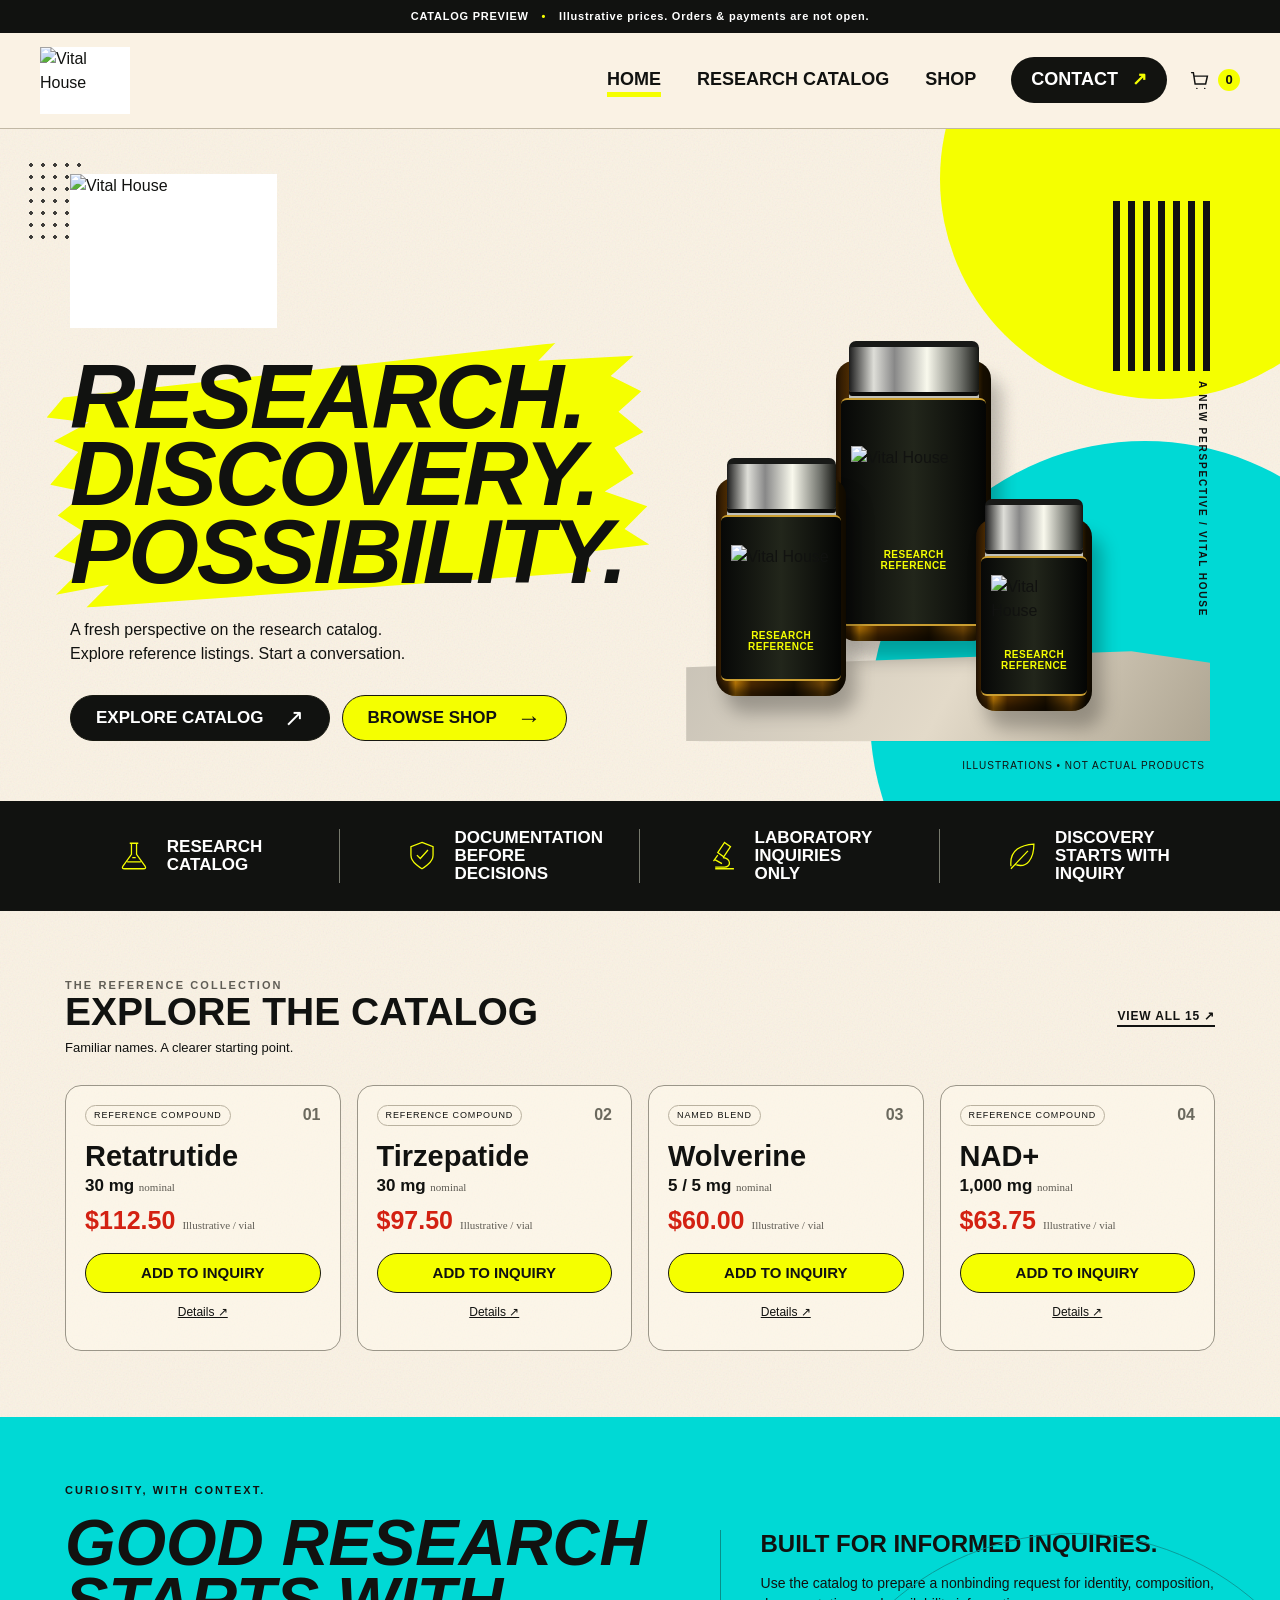
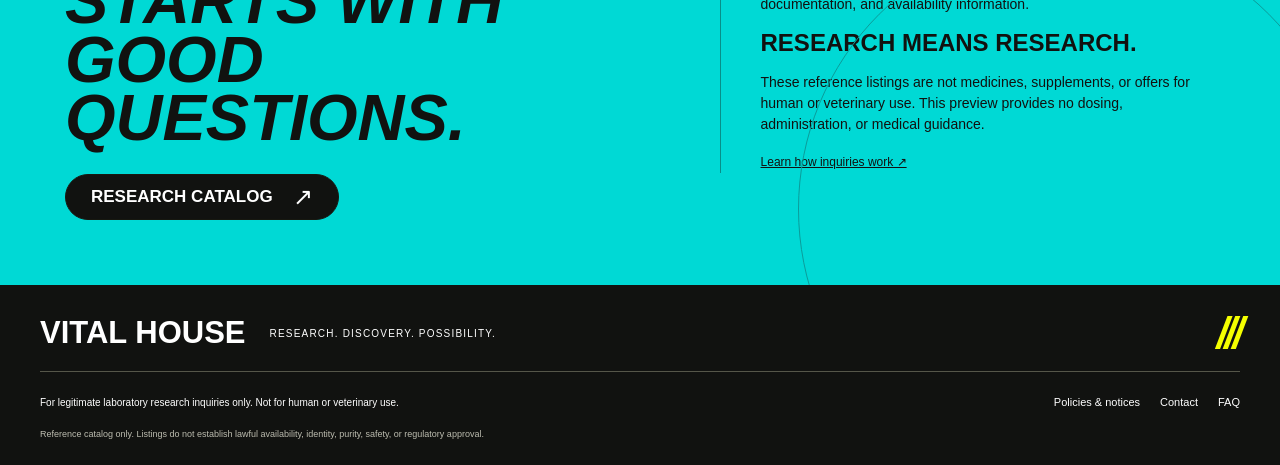
==== commit 509e27de: "Add files via upload" ====
--- a/index.html
+++ b/index.html
@@ -1,12 +1,25 @@
-<!doctype html><html lang="en"><head><meta charset="utf-8"><meta name="viewport" content="width=device-width,initial-scale=1"><meta name="theme-color" content="#fff4e2"><meta name="description" content="Vital House: research product catalog, grand-opening offers and nonbinding inquiries."><title>Home | Vital House</title><link rel="icon" href="brand-logo-display.png"><link rel="stylesheet" href="style.css"><script src="site.js" defer></script></head><body><div class="page-wrap"><div class="page-paper"><header class="topbar"><a class="wordmark" href="index.html" aria-label="Vital House home">VITAL HOUSE</a><nav aria-label="Main navigation"><a href="index.html" class="selected" aria-current="page">HOME</a><a href="catalog.html" class="" >RESEARCH CATALOG</a><a href="shop.html" class="" >SHOP</a><a href="cart.html" class="cart-link " title="View inquiry cart">CART <b id="nav-count">0</b></a></nav><a class="phone" href="tel:+17027394502">☎ <span>CALL 702-739-4502</span></a></header><main id="main">
-<section class="home-hero"><div class="dot-pattern"></div><div class="top-yellow"></div><div class="aqua-orbit"></div><div class="right-lines"></div>
-<div class="hero-brand"><img class="exact-logo" src="brand-logo-display.png" alt="Vital House original house and sprout logo"><p>warm wellness at home</p></div>
-<div class="opening-art" aria-label="Grand Opening"><div class="yellow-swipe"></div><img src="grand-opening-lettering.png" alt="Grand Opening"></div>
-<div class="deal-art"><b>25% OFF</b></div>
-<div class="research-strap">RESEARCH. DISCOVERY.<br>POSSIBILITY.<i></i></div>
-<div class="stone stone-one"></div><div class="stone stone-two"></div><div class="stone stone-three"></div>
-<div class="home-vials"><div class="vial big bottle-back" role="img" aria-label="Stylized glass vial with Vital House logo"><img class="vial-shell" src="vial-shell.svg" alt=""><img class="vial-logo" src="brand-logo-display.png" alt=""><span class="vial-type">NAD+</span></div><div class="vial medium bottle-front" role="img" aria-label="Stylized glass vial with Vital House logo"><img class="vial-shell" src="vial-shell.svg" alt=""><img class="vial-logo" src="brand-logo-display.png" alt=""><span class="vial-type">TESAMORELIN</span></div><div class="vial small bottle-right" role="img" aria-label="Stylized glass vial with Vital House logo"><img class="vial-shell" src="vial-shell.svg" alt=""><img class="vial-logo" src="brand-logo-display.png" alt=""><span class="vial-type">RETATRUTIDE</span></div></div>
-</section>
-<section class="feature-strip" aria-label="Research values"><div class="feature"><svg viewBox="0 0 32 34" aria-hidden="true" fill="none" stroke="currentColor" stroke-width="2.3" stroke-linejoin="round" stroke-linecap="round"><path d="M9 2h14M13 2v12L5 28h22L19 14V2M11 21h10M12 25h2"/></svg><span>RESEARCH<br>COMPOUNDS</span></div><div class="feature"><svg viewBox="0 0 32 34" aria-hidden="true" fill="none" stroke="currentColor" stroke-width="2.3" stroke-linejoin="round" stroke-linecap="round"><path d="M16 2 29 7v9c0 9-5 13-13 16C8 29 3 25 3 16V7L16 2Z"/><path d="m10 16 4 4 8-9"/></svg><span>QUALITY<br>ASSURANCE</span></div><div class="feature"><svg viewBox="0 0 32 34" aria-hidden="true" fill="none" stroke="currentColor" stroke-width="2.3" stroke-linejoin="round" stroke-linecap="round"><path d="m17 3 9 9M21 1l-5 5 9 9 5-5M17 12l-6 7M8 17l8 8M12 25v4M4 30h25M22 21c3 0 6 2 6 7"/></svg><span>RESEARCH<br>ONLY</span></div><div class="feature"><svg viewBox="0 0 32 34" aria-hidden="true" fill="none" stroke="currentColor" stroke-width="2.3" stroke-linejoin="round" stroke-linecap="round"><path d="M29 3C16 4 4 10 4 23c0 7 5 9 10 8 12-2 15-17 15-28ZM3 31C8 19 15 14 24 10"/></svg><span>A BETTER<br>TOMORROW</span></div></section>
-<section class="people-strip"><img src="community-photo.jpg" alt="Two friends smiling outdoors"><div class="people-swipe first"></div><div class="people-swipe second"></div><div class="people-actions"><a href="catalog.html" class="cta black">EXPLORE<br>RESEARCH CATALOG <span>➜</span></a><a href="shop.html" class="cta yellow">SHOP NOW<br>(25% OFF) <span>➜</span></a></div></section>
-</main></div><footer class="footer"><div class="footer-brand"><strong>VITAL HOUSE™</strong><span>warm wellness at home</span><b class="slashes" aria-hidden="true">╱╱╱</b></div><p>Research use only. Not for human or veterinary use. &nbsp;|&nbsp; <a href="policies.html">Policies &amp; privacy</a></p></footer></div></body></html>+<!doctype html>
+<html lang="en">
+<head>
+  <meta charset="utf-8"><meta name="viewport" content="width=device-width, initial-scale=1">
+  <meta name="description" content="Vital House research catalog. Explore reference listings and prepare a nonbinding research inquiry. No human or veterinary use.">
+  <meta name="theme-color" content="#fcff00"><meta name="robots" content="noindex,nofollow">
+  <title>Vital House — Research. Discovery. Possibility.</title>
+  <link rel="icon" href="assets/vital-house-logo-original.png"><link rel="stylesheet" href="styles.css">
+  <script src="config.js" defer></script><script src="products.js" defer></script><script src="core.js" defer></script><script src="app.js" defer></script>
+</head>
+<body>
+  <a class="skip" href="#main">Skip to content</a>
+  <div class="preview-bar">CATALOG PREVIEW <span>•</span> Illustrative prices. Orders & payments are not open.</div>
+  <header class="site-header">
+    <a class="brand" href="#home" aria-label="Vital House home"><img src="assets/vital-house-logo-original.png" width="1047" height="781" alt="Vital House"></a>
+    <nav aria-label="Main navigation"><a href="#home" data-nav="home">Home</a><a href="#catalog" data-nav="catalog">Research catalog</a><a href="#shop" data-nav="shop">Shop</a></nav>
+    <div class="header-actions"><a class="contact-link" href="#contact">Contact <span aria-hidden="true">↗</span></a><a class="cart-link" href="#cart" aria-label="View inquiry cart"><svg width="21" height="21" viewBox="0 0 24 24" fill="none" stroke="currentColor" stroke-width="1.7" aria-hidden="true"><path d="M3 3h2l2 13h12l2-9H6M9 21h.01M18 21h.01" stroke-linecap="round"/></svg><span id="cart-count">0</span></a></div>
+  </header>
+  <main id="main" tabindex="-1"></main>
+  <footer class="site-footer"><div class="footer-top"><a href="#home" class="footer-name">VITAL HOUSE</a><span>RESEARCH. DISCOVERY. POSSIBILITY.</span><span class="slashes" aria-hidden="true">///</span></div><div class="footer-bottom"><p>For legitimate laboratory research inquiries only. Not for human or veterinary use.</p><nav aria-label="Footer"><a href="#policies">Policies & notices</a><a href="#contact">Contact</a><a href="#faq">FAQ</a></nav></div><p class="footer-fine">Reference catalog only. Listings do not establish lawful availability, identity, purity, safety, or regulatory approval.</p></footer>
+  <dialog id="product-dialog" aria-labelledby="dialog-title"><button class="dialog-close" aria-label="Close product details">×</button><div id="dialog-content"></div></dialog>
+  <div id="toast" class="toast" role="status" aria-live="polite"></div>
+  <noscript><p class="no-script">Enable JavaScript to browse the catalog and use the inquiry cart. No orders or payments are accepted by this preview.</p></noscript>
+</body>
+</html>
--- a/styles.css
+++ b/styles.css
@@ -0,0 +1,6 @@
+@font-face{font-family:Symbols;src:url('assets/symbols.woff') format('woff');font-display:swap}
+@font-face{font-family:Vital;src:url('assets/body.otf') format('opentype');font-display:swap}@font-face{font-family:Vital;src:url('assets/body-bold.otf') format('opentype');font-weight:700;font-display:swap}@font-face{font-family:Display;src:url('assets/display.otf') format('opentype');font-weight:800;font-display:swap}@font-face{font-family:Display;src:url('assets/display-italic.otf') format('opentype');font-weight:800;font-style:italic;font-display:swap}
+:root{--paper:#faf2e4;--yellow:#f5ff00;--cyan:#00d9d5;--ink:#111210;--muted:#605d55;--line:#b5ac9b;--display:Display,'Arial Narrow',sans-serif}*{box-sizing:border-box}html{scroll-behavior:smooth}body{margin:0;color:var(--ink);background:#ece7dc;font:16px/1.5 Vital,Symbols,Arial,sans-serif}a{color:inherit}button,input,select,textarea{font:inherit;color:inherit}button,a,input,select,textarea{-webkit-tap-highlight-color:transparent}button,a{touch-action:manipulation}button{cursor:pointer}button:disabled{cursor:not-allowed;opacity:.45}button{border:0}a{text-decoration:none}button:focus-visible,a:focus-visible,input:focus-visible,select:focus-visible,textarea:focus-visible,summary:focus-visible{outline:3px solid #087a92;outline-offset:5px}::selection{background:var(--cyan);color:#111}img{max-width:100%;height:auto;display:block}.skip{position:fixed;top:-80px;left:15px;z-index:100;background:var(--yellow);padding:12px}.skip:focus{top:10px}.preview-bar{background:var(--ink);color:#fff;text-align:center;font-size:11px;font-weight:700;letter-spacing:.07em;padding:8px 18px}.preview-bar span{color:var(--yellow);margin:0 9px}.site-header{position:relative;z-index:10;max-width:1320px;margin:auto;padding:14px 40px;display:flex;align-items:center;justify-content:space-between;gap:35px;background:var(--paper);border-bottom:1px solid #c1b8a5}.brand{background:white;width:90px;flex-shrink:0}.brand img{width:90px;height:auto}.site-header nav{display:flex;gap:36px;margin-left:auto}.site-header nav a,.contact-link{font:800 18px/1.2 var(--display);text-transform:uppercase;position:relative}.site-header nav a{padding:12px 0}.site-header nav a[aria-current]{text-decoration:underline;text-decoration-color:var(--yellow);text-decoration-thickness:5px;text-underline-offset:7px}.header-actions{display:flex;gap:22px;align-items:center}.contact-link{background:#121310;color:#fff;border-radius:50px;padding:12px 20px;white-space:nowrap}.contact-link span{color:var(--yellow);margin-left:9px}.cart-link{display:flex;gap:8px;align-items:center}.cart-link span{font-size:13px;font-weight:bold;background:var(--yellow);border-radius:50%;min-width:22px;text-align:center;line-height:22px}main{max-width:1320px;margin:auto;background:var(--paper);min-height:65vh;position:relative;overflow:hidden;isolation:isolate}main:before{content:"";position:absolute;inset:0;z-index:-1;pointer-events:none;opacity:.2;background-image:url("data:image/svg+xml,%3Csvg xmlns='http://www.w3.org/2000/svg' width='200' height='200'%3E%3Cfilter id='n'%3E%3CfeTurbulence type='fractalNoise' baseFrequency='.65' numOctaves='3' stitchTiles='stitch'/%3E%3C/filter%3E%3Cpath fill='%23978365' filter='url(%23n)' opacity='.5' d='M0 0h200v200H0z'/%3E%3C/svg%3E")}.eyebrow{font-size:11px;font-weight:700;letter-spacing:.19em;text-transform:uppercase}.yellow{color:var(--yellow)}.muted{color:var(--muted)}.brush{position:relative;isolation:isolate;width:fit-content;z-index:1}.brush:before{content:"";position:absolute;inset:-4px -20px;background:var(--yellow);z-index:-1;clip-path:polygon(3% 12%,86% 0,83% 7%,99% 7%,95% 15%,100% 22%,96% 30%,100% 39%,95% 45%,98% 56%,93% 63%,100% 70%,96% 79%,100% 86%,88% 88%,90% 96%,5% 100%,9% 91%,0 94%,5% 83%,0 78%,5% 68%,1% 61%,6% 52%,0 48%,5% 35%,1% 30%,7% 23%,0 20%);transform:rotate(-3deg)}.black-brush:before{background:var(--ink)}.black-brush{color:white}.hero{min-height:660px;position:relative;display:grid;grid-template-columns:1.1fr 1fr;gap:40px;padding:45px 70px 60px;overflow:hidden}.hero:before,.page-head:before{content:"";position:absolute;right:-100px;top:-170px;width:440px;height:440px;background:var(--yellow);border-radius:50%;z-index:-1}.hero:after{content:"";position:absolute;width:550px;height:550px;background:var(--cyan);border-radius:50%;right:-140px;bottom:-190px;z-index:-1}.dots{position:absolute;top:30px;left:25px;width:60px;height:80px;background:radial-gradient(#111 1.7px,transparent 2px) 0 0/12px 12px;opacity:.8}.hero-copy{position:relative;z-index:2;align-self:center}.hero-logo{width:207px;height:auto;background:white;margin-bottom:30px}.hero h1{font:800 italic clamp(64px,7.1vw,98px)/.85 var(--display);letter-spacing:-.025em;text-transform:uppercase;margin:0 0 28px;max-width:610px}.hero h1 span{display:block}.hero-copy p{max-width:360px;margin-top:20px}.hero-actions{display:flex;flex-wrap:wrap;gap:12px;margin-top:29px}.btn{display:inline-flex;align-items:center;justify-content:center;gap:20px;min-height:46px;border-radius:40px;padding:12px 25px;background:var(--yellow);border:1px solid #171810;font:800 17px/1.2 var(--display);text-transform:uppercase;transition:transform .15s,background .15s}.btn:hover{transform:translateY(-2px);background:#e5ed00}.btn-dark{background:var(--ink);color:white}.btn-dark:hover{background:#34372b}.btn-outline{background:transparent}.btn-outline:hover{background:#eee6d7}.btn span{font-family:Symbols,Arial;font-weight:400;font-size:24px;line-height:.8}.hero-art{position:relative;min-height:495px;align-self:end}.bars{position:absolute;right:0;top:-45px;width:97px;height:170px;background:repeating-linear-gradient(90deg,#111 0 7px,transparent 7px 15px)}.art-label{position:absolute;top:135px;right:0;writing-mode:vertical-rl;font-size:10px;letter-spacing:.18em;font-weight:bold}.pedestal{position:absolute;bottom:0;left:0;width:100%;height:90px;background:linear-gradient(120deg,#c9c3b7,#e3dac9 50%,#aea592);box-shadow:13px 15px 0 #17171018;clip-path:polygon(0 18%,85% 0,100% 13%,100% 100%,0 100%)}.bottle{position:absolute;width:134px;height:240px;border-radius:18px 18px 20px 20px;background:linear-gradient(90deg,#2b1804 0%,#4d2c02 9%,#bd7a06 15%,#4f2b00 27%,#1c1101 60%,#754906 82%,#160e00 95%);box-shadow:10px 17px 18px #0004,inset 0 -8px 8px #0008;bottom:40px;left:0}.bottle:before{content:"";position:absolute;left:8%;top:-20px;width:84%;height:45px;background:linear-gradient(90deg,#1c1c1c,#deded8 19%,#888 35%,#f9f9ed 60%,#6e706a 86%,#161713);border-radius:7px 7px 3px 3px;box-shadow:0 4px 0 #0b0b0a,0 10px 0 #c0c0b9;border-top:6px solid #181917}.bottle:after{content:"";position:absolute;inset:37px 5px 15px;border-radius:6px;background:linear-gradient(90deg,#070807,#22261b,#040504);border-top:2px solid #ca9e31;border-bottom:2px solid #ca9e31;z-index:0}.bottle-label{position:absolute;left:15px;right:15px;top:67px;z-index:1}.bottle-label img{width:100%;height:auto}.bottle-label small{font:800 10px var(--display);color:var(--yellow);display:block;text-align:center;margin-top:10px;text-transform:uppercase;letter-spacing:.05em}.bottle.b1{left:30px;bottom:45px;width:130px;height:218px;z-index:3}.bottle.b2{left:150px;bottom:100px;width:155px;height:280px;z-index:2}.bottle.b2 .bottle-label{top:85px}.bottle.b3{left:290px;bottom:30px;width:116px;height:192px;z-index:4}.bottle.b3 .bottle-label{top:56px}.art-caption{position:absolute;bottom:-32px;right:5px;font-size:10px;letter-spacing:.1em;text-transform:uppercase}.feature-strip{display:grid;grid-template-columns:repeat(4,1fr);padding:28px 40px;background:var(--ink);color:white}.feature-strip>div{display:flex;align-items:center;justify-content:center;gap:16px;border-right:1px solid #77796d}.feature-strip>div:last-child{border:0}.feature-strip svg{width:34px;height:34px;stroke:var(--yellow);fill:none;stroke-width:1.5}.feature-strip strong{font:800 17px/1.05 var(--display);text-transform:uppercase;max-width:120px}.section{padding:66px 65px}.section-title{display:flex;align-items:center;justify-content:space-between;gap:20px;margin-bottom:27px}.section-title h2{font:800 39px/.95 var(--display);text-transform:uppercase;margin:0}.section-title a{font-size:12px;letter-spacing:.07em;font-weight:bold;border-bottom:2px solid}.section-title p{font-size:13px;margin:8px 0 0}.product-grid{display:grid;grid-template-columns:repeat(3,minmax(0,1fr));gap:16px}.product-card{position:relative;background:#fff9ed8f;border:1px solid #9b9689;border-radius:16px;padding:22px;transition:box-shadow .15s,transform .15s;display:flex;flex-direction:column}.product-card:hover{box-shadow:5px 5px 0 #161a1114;transform:translateY(-2px)}.card-top{display:flex;justify-content:space-between;gap:8px;align-items:center;margin-bottom:16px}.card-tag{font-size:9px;letter-spacing:.1em;text-transform:uppercase;border:1px solid #b9b19f;border-radius:20px;padding:3px 8px}.card-index{font:800 16px var(--display);color:#6b695e}.product-card h3{font:800 29px/1 var(--display);margin:0 0 5px}.product-card .content{font:800 17px var(--display);margin:0}.product-card .price{font:800 25px var(--display);color:#d32112;margin:10px 0 2px}.product-card .price small{font:11px Vital;color:#605d55;margin-left:7px}.card-controls{display:flex;align-items:center;gap:10px;margin-top:16px}.card-controls .btn{padding:10px 16px;min-height:39px;flex:1;font-size:15px}.text-button{background:none;text-decoration:underline;font-size:12px;padding:10px 0}.home-products{grid-template-columns:repeat(4,minmax(0,1fr))}.home-products .product-card{padding:19px}.home-products .card-controls{flex-direction:column;align-items:stretch;gap:0}.research-panel{background:var(--cyan);position:relative;display:grid;grid-template-columns:1.2fr 1fr;gap:60px;padding:65px;overflow:hidden}.research-panel:after{content:"";position:absolute;right:-70px;bottom:-200px;border:1px solid #0b9c9a;width:550px;height:550px;border-radius:50%;pointer-events:none}.research-panel h2{font:800 italic 65px/.9 var(--display);text-transform:uppercase;max-width:600px;margin:15px 0 26px}.research-panel p{max-width:460px}.research-panel .aside{border-left:1px solid #078f89;padding-left:40px;align-self:center}.research-panel .aside strong{font:800 24px var(--display);text-transform:uppercase}.research-panel .aside p{font-size:14px}.page-head{position:relative;isolation:isolate;overflow:hidden;padding:42px 65px 35px;display:flex;align-items:center;justify-content:space-between;gap:40px;border-bottom:1px solid #c2b9a6;min-height:235px}.page-head:before{width:310px;height:310px;top:-200px;right:100px}.page-head:after{content:"";position:absolute;z-index:-1;background:var(--cyan);height:290px;width:290px;border-radius:50%;right:-160px;bottom:-170px}.page-head h1{font:800 italic clamp(46px,5vw,70px)/.9 var(--display);text-transform:uppercase;margin:20px 0 15px;letter-spacing:-.02em}.page-head p{font-size:13px;max-width:510px;margin:20px 0 0}.page-logo{width:165px;flex-shrink:0;background:white}.page-body{padding:30px 65px 65px}.notice{border-left:4px solid var(--yellow);padding:12px 17px;background:#fffaf0c9;font-size:12px;margin:0 0 24px}.toolbar{display:grid;grid-template-columns:1fr 180px 180px;gap:14px;align-items:end;margin-bottom:24px}.field>span,.toolbar label>span{font-size:10px;font-weight:700;letter-spacing:.11em;text-transform:uppercase;display:block;margin-bottom:7px}input,select,textarea{border:1px solid #8f8a7e;background:#fffaf0;border-radius:8px;width:100%;padding:12px 14px;font-size:14px}textarea{resize:vertical;min-height:110px}.results-meta{font-size:11px;letter-spacing:.06em;text-transform:uppercase;margin:8px 0 18px;color:var(--muted)}.catalog-list{border:1px solid #999286;border-radius:16px;overflow:hidden;background:#fff9ec80}.catalog-row{display:grid;grid-template-columns:45px 1.1fr 1.6fr 110px;gap:24px;align-items:center;padding:17px 24px;border-bottom:1px solid #c4baa8}.catalog-row:last-child{border:0}.catalog-row .row-num{font-size:11px;color:#777362}.catalog-row h2{font:800 26px/1 var(--display);margin:0}.catalog-row p{font-size:12px;margin:4px 0}.catalog-description{border-left:4px solid var(--yellow);padding-left:20px}.catalog-description strong{font-size:12px}.catalog-row button{font-size:13px;text-decoration:underline;background:none;text-align:right;white-space:nowrap}.cart-layout{display:grid;grid-template-columns:1.1fr 1fr;gap:40px;align-items:start}.cart-list{border:1px solid #91897a;border-radius:16px;padding:0 22px;background:#fff9ef80}.cart-item{position:relative;display:grid;grid-template-columns:55px 1fr auto;align-items:center;gap:20px;padding:24px 0;border-bottom:1px solid #bfb5a3}.cart-item:last-child{border:0}.cart-item h2{font:800 25px/1 var(--display);margin:0 22px 5px 0}.cart-item p{font-size:12px;margin:0 0 12px}.cart-item .line-price{font:800 24px var(--display);color:#d32112;align-self:end;white-space:nowrap}.cart-item .remove{position:absolute;right:-5px;top:12px;font-size:23px;background:transparent;line-height:1;padding:3px 8px}.mini-vial{width:45px;height:76px;background:linear-gradient(90deg,#2c1b02,#985909 20%,#201202 50%,#5c3205);border-radius:7px;position:relative;margin-top:8px}.mini-vial:before{content:"";position:absolute;left:3px;right:3px;top:-7px;height:13px;border-radius:3px;background:linear-gradient(90deg,#111,#ddd,#777,#fff,#111);border-top:3px solid #111}.mini-vial img{position:absolute;width:35px;left:5px;top:23px}.quantity{display:inline-flex;align-items:center;border:1px solid #555c50;border-radius:6px;overflow:hidden;background:#fffaf0}.quantity button{background:none;width:30px;height:27px;font-size:20px;line-height:1}.quantity output{min-width:25px;text-align:center;font-size:13px;font-weight:bold}.totals{margin-top:20px}.total-row{display:flex;justify-content:space-between;gap:20px;padding:10px 0;border-bottom:1px solid #b9b19d;font-size:14px}.total-row.grand{font:800 24px var(--display);background:var(--yellow);border:0;padding:12px;margin-top:10px}.tax-note{font-size:11px;margin:12px 0;color:var(--muted)}.inquiry-panel{border:1px solid #a59a87;border-radius:16px;padding:26px;background:#fff8edaa}.inquiry-panel h2{font:800 italic 34px/1 var(--display);text-transform:uppercase;margin:0 0 20px}.form-grid{display:grid;grid-template-columns:1fr 1fr;gap:16px}.full{grid-column:1/-1}.checkbox{display:flex;align-items:flex-start;gap:10px;font-size:12px;line-height:1.5}.checkbox input{width:17px;height:17px;flex-shrink:0;accent-color:#191d0e;margin:2px 0}.form-actions{display:grid;gap:10px}.form-help{font-size:11px;margin:12px 0 0;color:var(--muted)}.empty{text-align:center;padding:60px 20px;grid-column:1/-1}.empty h2{font:800 42px var(--display);margin:0 0 10px}.empty p{max-width:440px;margin:0 auto 22px}.empty .empty-icon{font-size:55px;color:#7a8166}.clear-cart{background:transparent;font-size:12px;text-decoration:underline;padding:12px 0}.info-grid{display:grid;grid-template-columns:1fr 1fr;gap:30px}.info-card{padding:30px;border:1px solid #aaa08c;border-radius:16px;background:#fff9edaa}.info-card h2{font:800 28px var(--display);text-transform:uppercase;margin:0 0 13px}.info-card p,.policy-copy p,.policy-copy li{font-size:14px;line-height:1.7}.info-card a:not(.btn),.policy-copy a{text-decoration:underline}.policy-copy{max-width:850px;margin:auto}.policy-copy h2{font:800 28px var(--display);margin-top:32px}.policy-copy ul{padding-left:20px}details{border-bottom:1px solid #aea28d;padding:22px 0}summary{font:800 24px/1.2 var(--display);cursor:pointer}details p{max-width:780px;font-size:14px}.site-footer{max-width:1320px;margin:auto;background:#111210;color:#fff;padding:30px 40px 23px}.footer-top{display:flex;align-items:center;gap:24px;border-bottom:1px solid #555649;padding-bottom:20px}.footer-name{font:800 31px var(--display);white-space:nowrap}.footer-top>span:not(.slashes){font-size:10px;letter-spacing:.12em}.slashes{font:800 italic 44px/.7 var(--display);color:var(--yellow);margin-left:auto;letter-spacing:-.1em}.footer-bottom{display:flex;justify-content:space-between;gap:25px;align-items:center;padding-top:13px}.footer-bottom p{font-size:10px}.footer-bottom nav{display:flex;gap:20px;font-size:11px;white-space:nowrap}.footer-fine{font-size:9px;color:#bcbcaf;margin:8px 0 0}.toast{position:fixed;bottom:25px;left:50%;transform:translate(-50%,20px);background:#15180d;color:#fff;border:1px solid var(--yellow);border-radius:8px;padding:13px 22px;box-shadow:0 5px 20px #0003;z-index:100;opacity:0;pointer-events:none;transition:.2s;font-size:14px;max-width:90vw;text-align:center}.toast.visible{opacity:1;transform:translate(-50%,0)}dialog{border:1px solid #262c19;background:var(--paper);border-radius:18px;max-width:560px;width:calc(100% - 36px);padding:38px;box-shadow:15px 15px 0 #0002}dialog::backdrop{background:#111b;backdrop-filter:blur(3px)}.dialog-close{position:absolute;top:8px;right:12px;font-size:30px;background:none}.dialog-body h2{font:800 44px/1 var(--display);margin:14px 0}.dialog-body p{font-size:14px}.dialog-body dl{display:grid;grid-template-columns:1fr 1fr;font-size:12px;gap:10px;border-top:1px solid #bbb09a;padding-top:15px}.dialog-body dd{margin:0;font-weight:bold}.dialog-body .price{font:800 30px var(--display);color:#d32112}.dialog-body .btn{width:100%}.no-script{position:fixed;inset:30%;background:white;border:3px solid;padding:40px;z-index:100}.form-result{font-size:12px;padding:12px;border:1px solid #727a45;background:#f6ffd1;margin-top:15px}.form-result:empty{display:none}
+@media(min-width:1450px){.hero h1{font-size:100px}}@media(max-width:1100px){.hero{padding:40px 45px 60px;gap:10px;min-height:610px}.hero-art{transform:scale(.85);transform-origin:right bottom}.hero-logo{width:180px}.hero h1{font-size:76px}.section,.page-body{padding-left:35px;padding-right:35px}.home-products{grid-template-columns:repeat(2,1fr)}.home-products .card-controls{flex-direction:row;gap:15px}.page-head{padding:35px}.cart-layout{gap:24px;grid-template-columns:1fr 1fr}.cart-item{gap:12px}.inquiry-panel{padding:20px}.form-grid{grid-template-columns:1fr}.field{grid-column:1/-1}.research-panel{padding:45px;gap:30px}.site-header{padding:12px 28px;gap:25px}.site-header nav{gap:24px}.feature-strip{padding:24px}.feature-strip>div{gap:10px}.feature-strip strong{font-size:15px}}@media(max-width:760px){body{background:var(--paper)}.preview-bar{font-size:9px;letter-spacing:.025em;padding:7px 8px}.preview-bar span{margin:0 3px}.site-header{padding:11px 18px;gap:12px;flex-wrap:wrap}.brand,.brand img{width:67px}.header-actions{margin-left:auto;gap:18px}.contact-link{font-size:15px;padding:10px 15px}.site-header nav{order:3;width:100%;justify-content:space-around;gap:15px;border-top:1px solid #d7cdbb;padding-top:5px}.site-header nav a{font-size:16px;padding:9px 0 6px}.hero{grid-template-columns:1fr;padding:27px 27px 45px;gap:0;min-height:0}.hero-copy{padding-left:8px}.hero-logo{width:160px;margin:0 auto 27px}.hero h1{font-size:clamp(66px,14.5vw,100px);line-height:.88;margin-bottom:24px}.hero-copy p{font-size:14px;max-width:280px}.hero-actions{gap:9px;position:relative;z-index:4}.hero-actions .btn{font-size:15px;padding:12px 16px;gap:12px}.hero-art{height:300px;min-height:300px;width:400px;max-width:100%;transform:scale(.78);transform-origin:right bottom;margin-top:-20px;margin-left:auto}.bottle.b2{bottom:73px}.bottle.b1{bottom:25px}.bottle.b3{bottom:16px}.hero:after{width:420px;height:420px;bottom:-100px;right:-150px}.hero:before{width:300px;height:300px;top:-200px;right:-90px}.bars{top:0;right:-7px;height:150px;width:65px;background:repeating-linear-gradient(90deg,#111 0 5px,transparent 5px 10px)}.dots{left:15px;top:30px;width:39px;height:55px;background-size:10px 10px}.art-label{top:150px;right:-18px}.feature-strip{grid-template-columns:1fr 1fr;padding:24px 15px;gap:26px 0}.feature-strip>div{justify-content:flex-start;padding-left:15px;gap:14px}.feature-strip>div:nth-child(2){border:0}.feature-strip strong{font-size:15px}.feature-strip svg{width:29px;height:29px}.section{padding:38px 20px}.section-title{align-items:flex-start;gap:15px}.section-title h2{font-size:30px;max-width:220px}.section-title a{font-size:10px;white-space:nowrap}.section-title p{font-size:12px}.home-products,.product-grid{grid-template-columns:repeat(2,minmax(0,1fr));gap:10px}.product-card,.home-products .product-card{padding:15px 12px;border-radius:12px}.card-top{margin-bottom:17px}.card-tag{font-size:8px;padding:2px 6px;letter-spacing:.03em}.card-index{display:none}.product-card h3{font-size:25px;overflow-wrap:anywhere}.product-card .content{font-size:15px}.product-card .price{font-size:24px}.product-card .price small{display:block;margin:0;font-size:9px}.card-controls,.home-products .card-controls{flex-direction:column;gap:0;align-items:stretch;margin-top:12px}.card-controls .btn{font-size:13px;padding:8px;min-height:34px}.card-controls .text-button{font-size:10px;padding:10px 0 0}.research-panel{padding:38px 27px;grid-template-columns:1fr;gap:25px}.research-panel h2{font-size:51px;margin:14px 0 25px}.research-panel p{font-size:14px}.research-panel .aside{border-left:0;border-top:1px solid #078f89;padding:25px 0 0}.page-head{padding:28px 25px;min-height:180px;gap:20px}.page-head h1{font-size:50px}.page-head p{font-size:12px;max-width:280px}.page-logo{width:100px}.page-body{padding:24px 20px 40px}.eyebrow{font-size:9px;letter-spacing:.13em}.toolbar{grid-template-columns:1fr 1fr;gap:12px}.toolbar label:first-child{grid-column:1/-1}.toolbar label>span{font-size:9px}.toolbar select{font-size:12px;padding:12px 8px}.notice{font-size:11px;padding:11px 12px}.catalog-row{grid-template-columns:1fr auto;gap:10px;padding:18px}.catalog-row .row-num{display:none}.catalog-description{grid-column:1/-1;grid-row:2;padding-left:12px}.catalog-row h2{font-size:27px}.catalog-row button{font-size:11px}.catalog-row p{font-size:11px}.cart-layout{grid-template-columns:1fr;gap:28px}.cart-list{padding:0 18px}.cart-item{grid-template-columns:42px 1fr auto;gap:15px}.cart-item h2{font-size:25px}.cart-item .line-price{font-size:24px}.inquiry-panel{padding:22px 18px}.inquiry-panel h2{font-size:32px}.form-grid{gap:15px}.info-grid{grid-template-columns:1fr;gap:20px}.info-card{padding:24px}.site-footer{padding:25px 20px}.footer-top{gap:14px;flex-wrap:wrap}.footer-name{font-size:26px}.footer-top>span:not(.slashes){font-size:8px;max-width:125px}.slashes{font-size:35px}.footer-bottom{align-items:flex-start;flex-direction:column;gap:8px}.footer-bottom p{margin:0;font-size:10px;max-width:310px}.footer-bottom nav{gap:20px;font-size:10px}.footer-fine{font-size:9px;line-height:1.6;margin-top:14px}dialog{padding:30px 23px}.dialog-body h2{font-size:38px}.page-head .page-logo{align-self:flex-start;margin-top:8px}.policy-copy h2{font-size:25px}.policy-copy p,.policy-copy li{font-size:13px}}@media(prefers-reduced-motion:reduce){html{scroll-behavior:auto}*,*:before,*:after{transition:none!important}}
+
+@media(max-width:760px){.hero{grid-template-columns:minmax(0,1fr)}.hero-copy,.hero-art{min-width:0}.hero h1{font-size:clamp(48px,14.5vw,100px)}.hero-art{width:400px;max-width:none;justify-self:center;margin-left:0;transform:scale(.75);transform-origin:center bottom}}
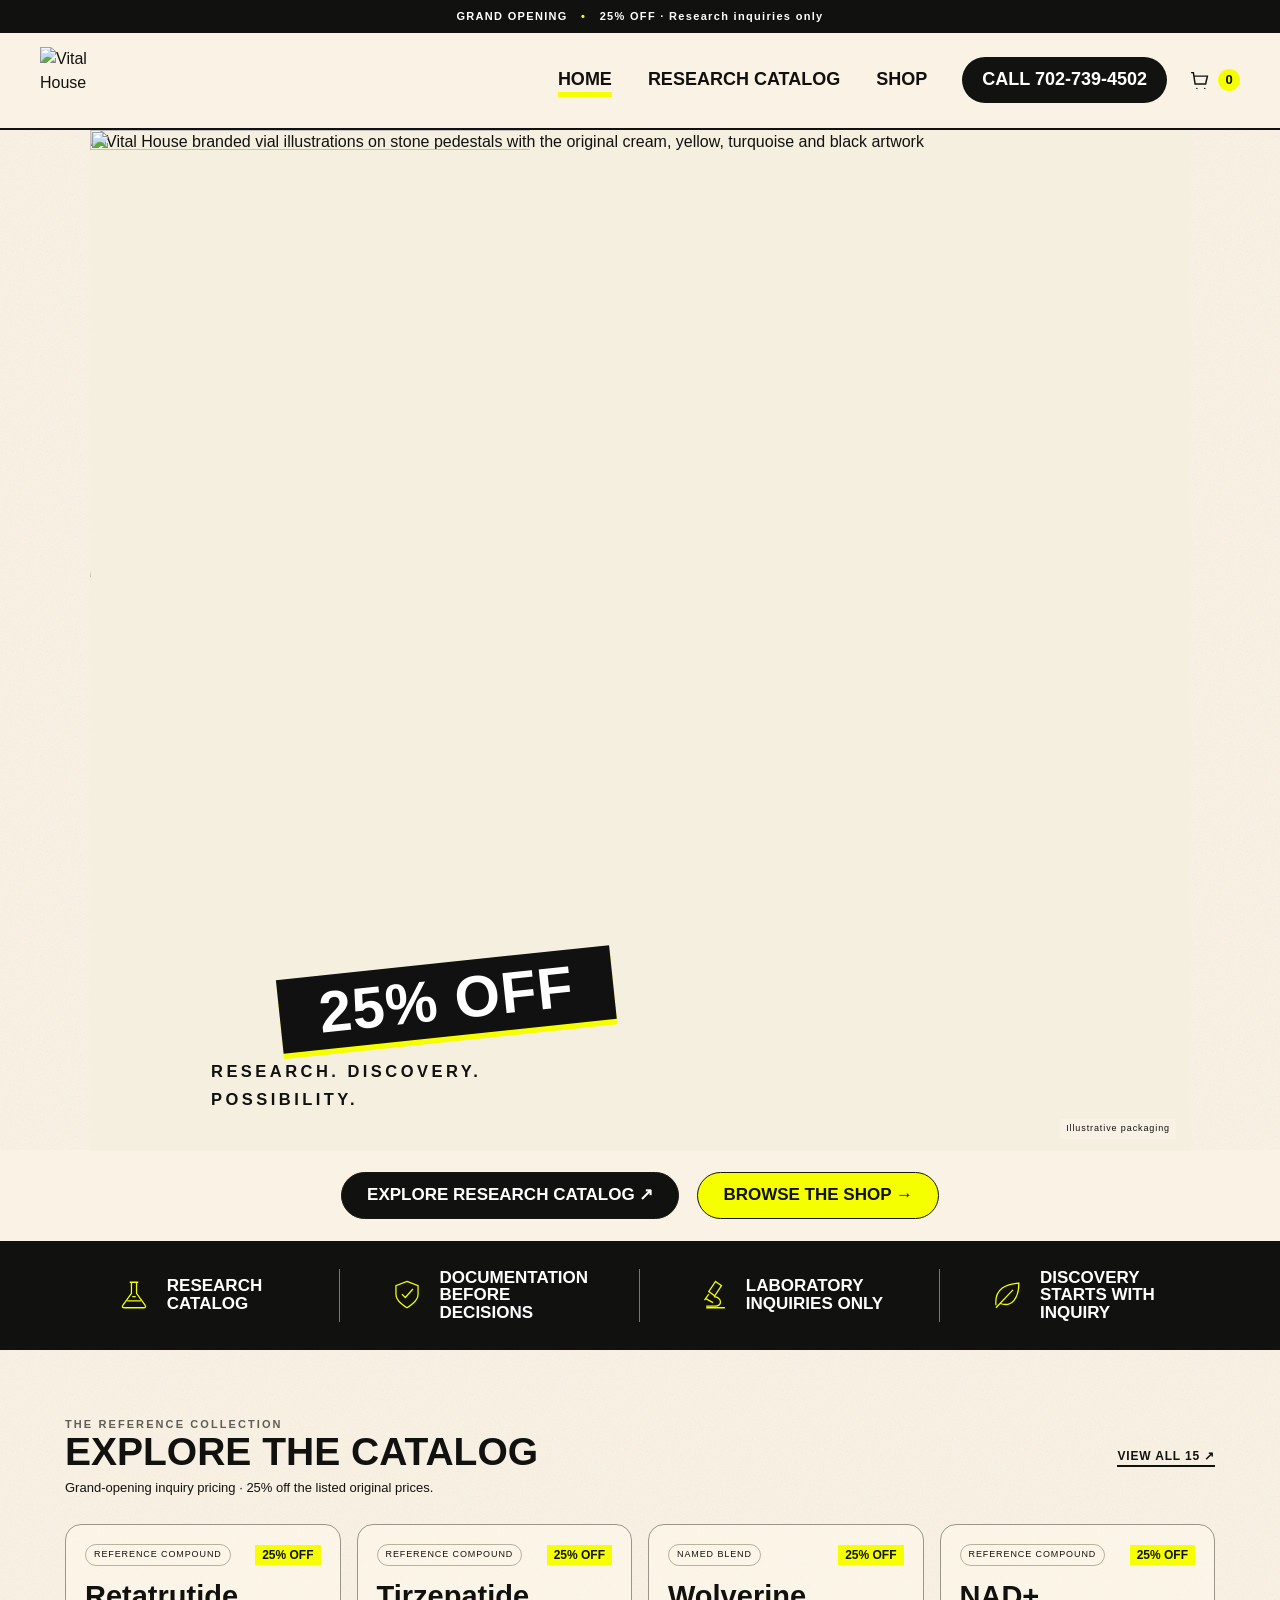
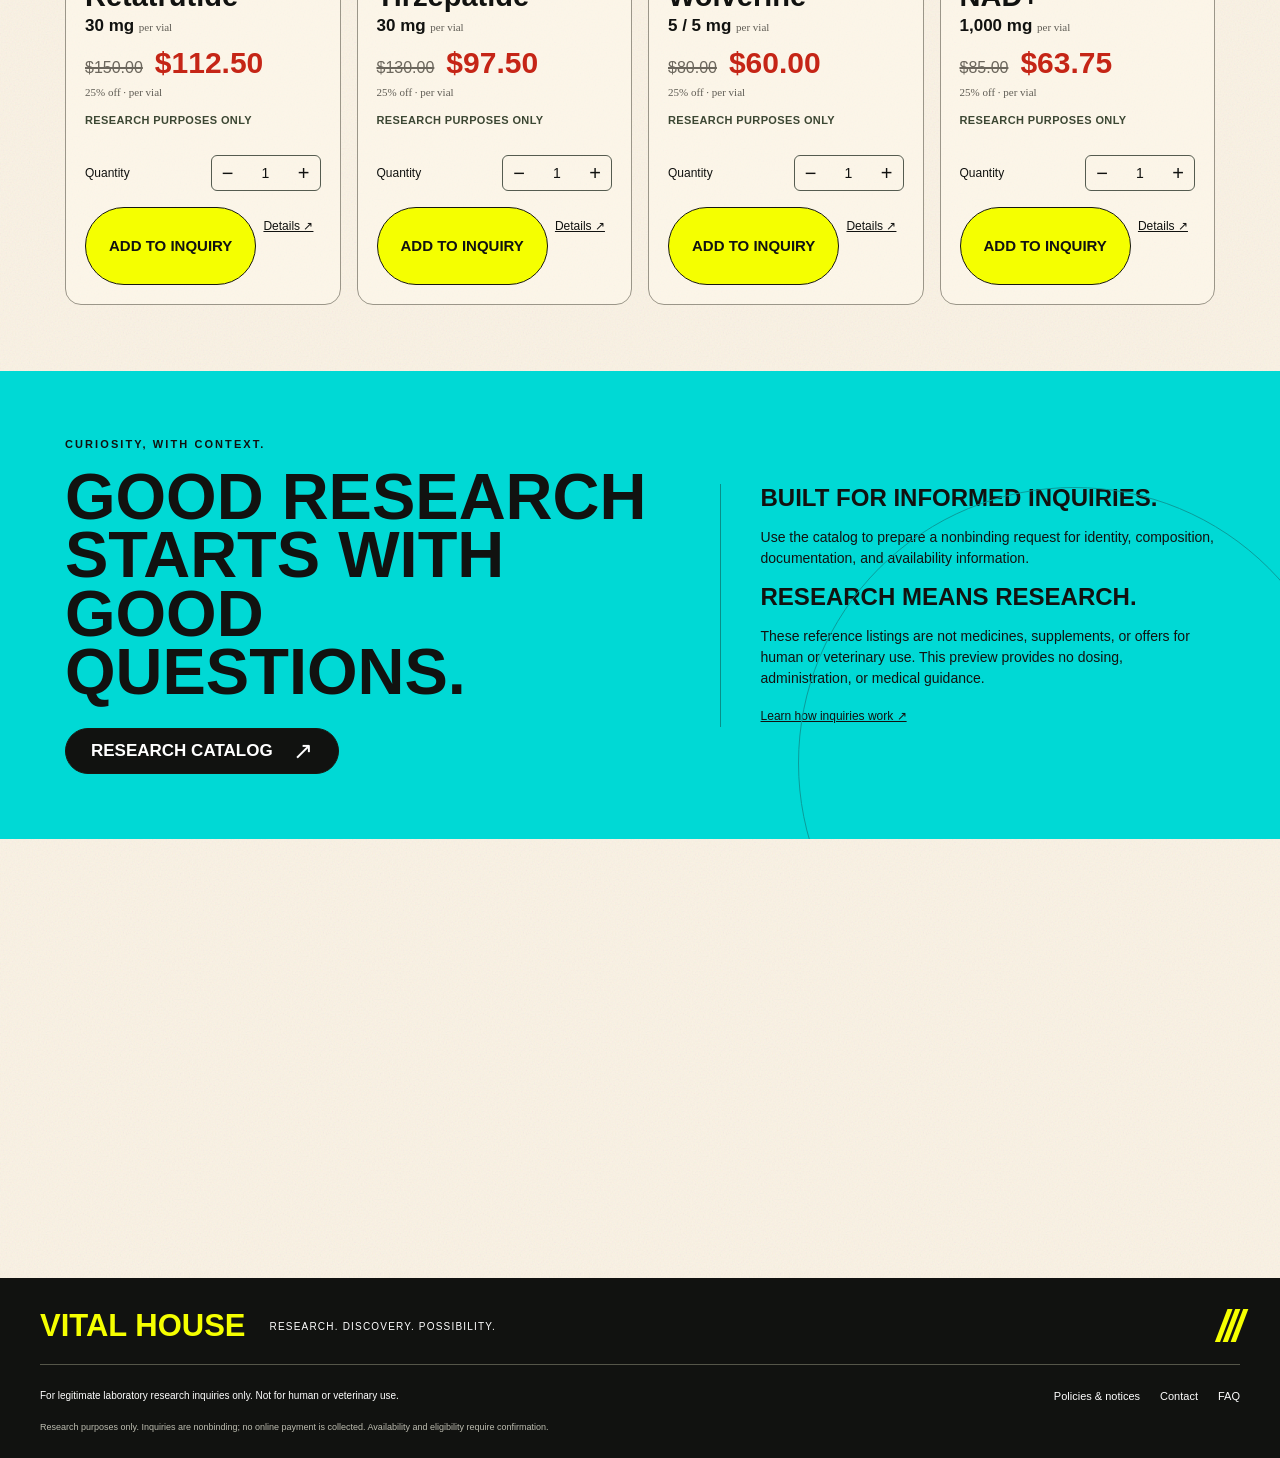
==== commit 5aaca7f9: "Add files via upload" ====
--- a/index.html
+++ b/index.html
@@ -4,20 +4,20 @@
   <meta charset="utf-8"><meta name="viewport" content="width=device-width, initial-scale=1">
   <meta name="description" content="Vital House research catalog. Explore reference listings and prepare a nonbinding research inquiry. No human or veterinary use.">
   <meta name="theme-color" content="#fcff00"><meta name="robots" content="noindex,nofollow">
-  <title>Vital House — Research. Discovery. Possibility.</title>
+  <title>Vital House — Grand Opening</title>
   <link rel="icon" href="assets/vital-house-logo-original.png"><link rel="stylesheet" href="styles.css">
   <script src="config.js" defer></script><script src="products.js" defer></script><script src="core.js" defer></script><script src="app.js" defer></script>
 </head>
 <body>
   <a class="skip" href="#main">Skip to content</a>
-  <div class="preview-bar">CATALOG PREVIEW <span>•</span> Illustrative prices. Orders & payments are not open.</div>
+  <div class="preview-bar">GRAND OPENING <span>•</span> 25% OFF · Research inquiries only</div>
   <header class="site-header">
     <a class="brand" href="#home" aria-label="Vital House home"><img src="assets/vital-house-logo-original.png" width="1047" height="781" alt="Vital House"></a>
     <nav aria-label="Main navigation"><a href="#home" data-nav="home">Home</a><a href="#catalog" data-nav="catalog">Research catalog</a><a href="#shop" data-nav="shop">Shop</a></nav>
-    <div class="header-actions"><a class="contact-link" href="#contact">Contact <span aria-hidden="true">↗</span></a><a class="cart-link" href="#cart" aria-label="View inquiry cart"><svg width="21" height="21" viewBox="0 0 24 24" fill="none" stroke="currentColor" stroke-width="1.7" aria-hidden="true"><path d="M3 3h2l2 13h12l2-9H6M9 21h.01M18 21h.01" stroke-linecap="round"/></svg><span id="cart-count">0</span></a></div>
+    <div class="header-actions"><a class="contact-link" href="tel:+17027394502">CALL 702-739-4502</a><a class="cart-link" href="#cart" aria-label="View inquiry cart"><svg width="21" height="21" viewBox="0 0 24 24" fill="none" stroke="currentColor" stroke-width="1.7" aria-hidden="true"><path d="M3 3h2l2 13h12l2-9H6M9 21h.01M18 21h.01" stroke-linecap="round"/></svg><span id="cart-count">0</span></a></div>
   </header>
   <main id="main" tabindex="-1"></main>
-  <footer class="site-footer"><div class="footer-top"><a href="#home" class="footer-name">VITAL HOUSE</a><span>RESEARCH. DISCOVERY. POSSIBILITY.</span><span class="slashes" aria-hidden="true">///</span></div><div class="footer-bottom"><p>For legitimate laboratory research inquiries only. Not for human or veterinary use.</p><nav aria-label="Footer"><a href="#policies">Policies & notices</a><a href="#contact">Contact</a><a href="#faq">FAQ</a></nav></div><p class="footer-fine">Reference catalog only. Listings do not establish lawful availability, identity, purity, safety, or regulatory approval.</p></footer>
+  <footer class="site-footer"><div class="footer-top"><a href="#home" class="footer-name">VITAL HOUSE</a><span>RESEARCH. DISCOVERY. POSSIBILITY.</span><span class="slashes" aria-hidden="true">///</span></div><div class="footer-bottom"><p>For legitimate laboratory research inquiries only. Not for human or veterinary use.</p><nav aria-label="Footer"><a href="#policies">Policies & notices</a><a href="#contact">Contact</a><a href="#faq">FAQ</a></nav></div><p class="footer-fine">Research purposes only. Inquiries are nonbinding; no online payment is collected. Availability and eligibility require confirmation.</p></footer>
   <dialog id="product-dialog" aria-labelledby="dialog-title"><button class="dialog-close" aria-label="Close product details">×</button><div id="dialog-content"></div></dialog>
   <div id="toast" class="toast" role="status" aria-live="polite"></div>
   <noscript><p class="no-script">Enable JavaScript to browse the catalog and use the inquiry cart. No orders or payments are accepted by this preview.</p></noscript>
--- a/styles.css
+++ b/styles.css
@@ -4,3 +4,13 @@
 @media(min-width:1450px){.hero h1{font-size:100px}}@media(max-width:1100px){.hero{padding:40px 45px 60px;gap:10px;min-height:610px}.hero-art{transform:scale(.85);transform-origin:right bottom}.hero-logo{width:180px}.hero h1{font-size:76px}.section,.page-body{padding-left:35px;padding-right:35px}.home-products{grid-template-columns:repeat(2,1fr)}.home-products .card-controls{flex-direction:row;gap:15px}.page-head{padding:35px}.cart-layout{gap:24px;grid-template-columns:1fr 1fr}.cart-item{gap:12px}.inquiry-panel{padding:20px}.form-grid{grid-template-columns:1fr}.field{grid-column:1/-1}.research-panel{padding:45px;gap:30px}.site-header{padding:12px 28px;gap:25px}.site-header nav{gap:24px}.feature-strip{padding:24px}.feature-strip>div{gap:10px}.feature-strip strong{font-size:15px}}@media(max-width:760px){body{background:var(--paper)}.preview-bar{font-size:9px;letter-spacing:.025em;padding:7px 8px}.preview-bar span{margin:0 3px}.site-header{padding:11px 18px;gap:12px;flex-wrap:wrap}.brand,.brand img{width:67px}.header-actions{margin-left:auto;gap:18px}.contact-link{font-size:15px;padding:10px 15px}.site-header nav{order:3;width:100%;justify-content:space-around;gap:15px;border-top:1px solid #d7cdbb;padding-top:5px}.site-header nav a{font-size:16px;padding:9px 0 6px}.hero{grid-template-columns:1fr;padding:27px 27px 45px;gap:0;min-height:0}.hero-copy{padding-left:8px}.hero-logo{width:160px;margin:0 auto 27px}.hero h1{font-size:clamp(66px,14.5vw,100px);line-height:.88;margin-bottom:24px}.hero-copy p{font-size:14px;max-width:280px}.hero-actions{gap:9px;position:relative;z-index:4}.hero-actions .btn{font-size:15px;padding:12px 16px;gap:12px}.hero-art{height:300px;min-height:300px;width:400px;max-width:100%;transform:scale(.78);transform-origin:right bottom;margin-top:-20px;margin-left:auto}.bottle.b2{bottom:73px}.bottle.b1{bottom:25px}.bottle.b3{bottom:16px}.hero:after{width:420px;height:420px;bottom:-100px;right:-150px}.hero:before{width:300px;height:300px;top:-200px;right:-90px}.bars{top:0;right:-7px;height:150px;width:65px;background:repeating-linear-gradient(90deg,#111 0 5px,transparent 5px 10px)}.dots{left:15px;top:30px;width:39px;height:55px;background-size:10px 10px}.art-label{top:150px;right:-18px}.feature-strip{grid-template-columns:1fr 1fr;padding:24px 15px;gap:26px 0}.feature-strip>div{justify-content:flex-start;padding-left:15px;gap:14px}.feature-strip>div:nth-child(2){border:0}.feature-strip strong{font-size:15px}.feature-strip svg{width:29px;height:29px}.section{padding:38px 20px}.section-title{align-items:flex-start;gap:15px}.section-title h2{font-size:30px;max-width:220px}.section-title a{font-size:10px;white-space:nowrap}.section-title p{font-size:12px}.home-products,.product-grid{grid-template-columns:repeat(2,minmax(0,1fr));gap:10px}.product-card,.home-products .product-card{padding:15px 12px;border-radius:12px}.card-top{margin-bottom:17px}.card-tag{font-size:8px;padding:2px 6px;letter-spacing:.03em}.card-index{display:none}.product-card h3{font-size:25px;overflow-wrap:anywhere}.product-card .content{font-size:15px}.product-card .price{font-size:24px}.product-card .price small{display:block;margin:0;font-size:9px}.card-controls,.home-products .card-controls{flex-direction:column;gap:0;align-items:stretch;margin-top:12px}.card-controls .btn{font-size:13px;padding:8px;min-height:34px}.card-controls .text-button{font-size:10px;padding:10px 0 0}.research-panel{padding:38px 27px;grid-template-columns:1fr;gap:25px}.research-panel h2{font-size:51px;margin:14px 0 25px}.research-panel p{font-size:14px}.research-panel .aside{border-left:0;border-top:1px solid #078f89;padding:25px 0 0}.page-head{padding:28px 25px;min-height:180px;gap:20px}.page-head h1{font-size:50px}.page-head p{font-size:12px;max-width:280px}.page-logo{width:100px}.page-body{padding:24px 20px 40px}.eyebrow{font-size:9px;letter-spacing:.13em}.toolbar{grid-template-columns:1fr 1fr;gap:12px}.toolbar label:first-child{grid-column:1/-1}.toolbar label>span{font-size:9px}.toolbar select{font-size:12px;padding:12px 8px}.notice{font-size:11px;padding:11px 12px}.catalog-row{grid-template-columns:1fr auto;gap:10px;padding:18px}.catalog-row .row-num{display:none}.catalog-description{grid-column:1/-1;grid-row:2;padding-left:12px}.catalog-row h2{font-size:27px}.catalog-row button{font-size:11px}.catalog-row p{font-size:11px}.cart-layout{grid-template-columns:1fr;gap:28px}.cart-list{padding:0 18px}.cart-item{grid-template-columns:42px 1fr auto;gap:15px}.cart-item h2{font-size:25px}.cart-item .line-price{font-size:24px}.inquiry-panel{padding:22px 18px}.inquiry-panel h2{font-size:32px}.form-grid{gap:15px}.info-grid{grid-template-columns:1fr;gap:20px}.info-card{padding:24px}.site-footer{padding:25px 20px}.footer-top{gap:14px;flex-wrap:wrap}.footer-name{font-size:26px}.footer-top>span:not(.slashes){font-size:8px;max-width:125px}.slashes{font-size:35px}.footer-bottom{align-items:flex-start;flex-direction:column;gap:8px}.footer-bottom p{margin:0;font-size:10px;max-width:310px}.footer-bottom nav{gap:20px;font-size:10px}.footer-fine{font-size:9px;line-height:1.6;margin-top:14px}dialog{padding:30px 23px}.dialog-body h2{font-size:38px}.page-head .page-logo{align-self:flex-start;margin-top:8px}.policy-copy h2{font-size:25px}.policy-copy p,.policy-copy li{font-size:13px}}@media(prefers-reduced-motion:reduce){html{scroll-behavior:auto}*,*:before,*:after{transition:none!important}}
 
 @media(max-width:760px){.hero{grid-template-columns:minmax(0,1fr)}.hero-copy,.hero-art{min-width:0}.hero h1{font-size:clamp(48px,14.5vw,100px)}.hero-art{width:400px;max-width:none;justify-self:center;margin-left:0;transform:scale(.75);transform-origin:center bottom}}
+
+/* Original poster composition, with live accessible grand-opening text. */
+.original-hero{position:relative;container-type:inline-size;width:100%;max-width:1100px;aspect-ratio:1024 / 950;margin:auto;overflow:hidden;background:#f5efdf}.original-art{width:100%;max-width:none;height:auto}.original-logo-window{position:absolute;left:0;top:0;width:40%;height:40%;overflow:hidden}.original-logo-window img{width:250%;max-width:none;height:auto}.opening-copy{position:absolute;left:3%;top:43%;width:59%;transform:rotate(-7deg)}.opening-copy h1{margin:0;font:800 italic 12.2cqw/.88 Display,'Arial Narrow',sans-serif;letter-spacing:-.055em;color:#050604}.opening-intro{position:absolute;left:11%;bottom:2%;width:39%;display:flex;gap:8px;flex-wrap:wrap;align-items:center}.opening-intro p{width:100%;font-size:1.5cqw;letter-spacing:.21em;font-weight:700;line-height:1.7;margin:0 0 8px}.opening-intro .btn{font-size:1.45cqw;min-height:0;padding:1.1cqw 1.8cqw;gap:0}.preview-bar{letter-spacing:.12em}.brand{background:transparent}.site-header{border-bottom:2px solid #111}.feature-strip strong{max-width:150px}.research-panel h2{font-style:normal}.site-footer .footer-name{color:var(--yellow)}
+@media(max-width:760px){.opening-intro{gap:5px;left:8%;width:42%;bottom:2%}.opening-intro p{font-size:1.75cqw;margin-bottom:0}.opening-intro .btn{font-size:1.8cqw;padding:1.3cqw 1.7cqw}.opening-copy h1{font-size:13cqw}.opening-copy{top:44%;left:2%}.preview-bar{font-size:9px;letter-spacing:.035em}.contact-link{font-size:14px}.brand,.brand img{width:70px}}
+
+.opening-intro{bottom:3.7%}.opening-intro p{margin:0}.opening-actions{display:flex;justify-content:center;gap:18px;padding:22px 20px;background:var(--paper)}.original-contact-banner{display:block;max-width:1100px;margin:auto;aspect-ratio:1024 / 409;background:url('assets/original-homepage.png') center bottom / 100% auto no-repeat}.original-contact-banner:focus-visible{outline-offset:-8px}.original-art{pointer-events:none}.original-hero:after{content:"Illustrative packaging";position:absolute;right:14px;bottom:12px;font-size:9px;letter-spacing:.1em;color:#111;background:#faf2e4cf;padding:3px 6px}@media(max-width:760px){.opening-actions{gap:10px;padding:18px 14px}.opening-actions .btn{font-size:13px;padding:12px 14px;min-height:46px;flex:1;gap:0}.opening-intro p{font-size:2.4cqw;letter-spacing:.1em}.original-hero:after{font-size:7px;bottom:5px;right:5px}.opening-intro{bottom:5%}}
+
+/* Grand-opening promotion, original/discounted pricing and pre-cart quantities. */
+.opening-copy{top:40%;left:0;width:62%;transform:rotate(-4deg)}.opening-copy h1{line-height:1;font-size:0}.opening-copy h1 img{width:100%;height:auto;max-width:none}.opening-sale{display:table;margin:-2.7cqw auto 0;padding:.7cqw 3.6cqw;background:#111;color:white;transform:rotate(-2deg);font:800 5.3cqw/1 Display,sans-serif;letter-spacing:.015em;box-shadow:0 .5cqw 0 var(--yellow)}.sale-tag{background:var(--yellow);padding:4px 7px;font:800 12px/1 Display,sans-serif;white-space:nowrap}.product-card .price,.dialog-body .price{display:flex;align-items:baseline;flex-wrap:wrap;gap:6px 12px}.price del{font:16px Vital,sans-serif;color:#6c675d;text-decoration-thickness:1.5px}.price strong{font:800 30px Display,sans-serif;color:#c52516}.price small{flex-basis:100%;margin-left:0!important}.research-only{font-size:11px;font-weight:700;text-transform:uppercase;letter-spacing:.035em;margin:12px 0;color:#3c4733}.compound-description{font-size:14px;line-height:1.65}.reference-source{display:inline-block;font-size:11px;text-decoration:underline;margin-top:5px}.catalog-description .research-only{font-size:10px;line-height:1.5}.select-quantity{display:flex;align-items:center;justify-content:space-between;gap:10px;font-size:12px;margin-top:auto;padding-top:15px}.select-quantity .quantity{background:transparent}.select-quantity input{width:44px;padding:0;border:0;background:transparent;text-align:center;font-size:14px;height:34px;appearance:textfield;-moz-appearance:textfield}.select-quantity input::-webkit-inner-spin-button,.select-quantity input::-webkit-outer-spin-button{-webkit-appearance:none;margin:0}.select-quantity .quantity button{width:32px;height:34px}.dialog-body .select-quantity{margin-bottom:20px;max-width:250px}.savings-row{color:#316447}.form-help a{text-decoration:underline;overflow-wrap:anywhere}.product-card .card-controls{flex-wrap:wrap}.product-card .card-controls .btn{flex-basis:100%}.cart-item del{color:#6c675d}.opening-sale{position:relative;z-index:2}
+@media(max-width:760px){.opening-copy{top:40%;left:0;width:63%}.opening-sale{font-size:5.6cqw;margin-top:-2.7cqw}.select-quantity{flex-direction:column;align-items:flex-start;gap:5px}.product-card .price{gap:3px 8px}.price del{font-size:13px}.price strong{font-size:27px}.sale-tag{font-size:10px;padding:3px 5px}.research-only{font-size:9px}.select-quantity .quantity button{min-height:36px;min-width:32px}.card-top{gap:4px}.catalog-description .research-only{font-size:10px}.home-products .product-card .card-controls{flex-direction:column}}
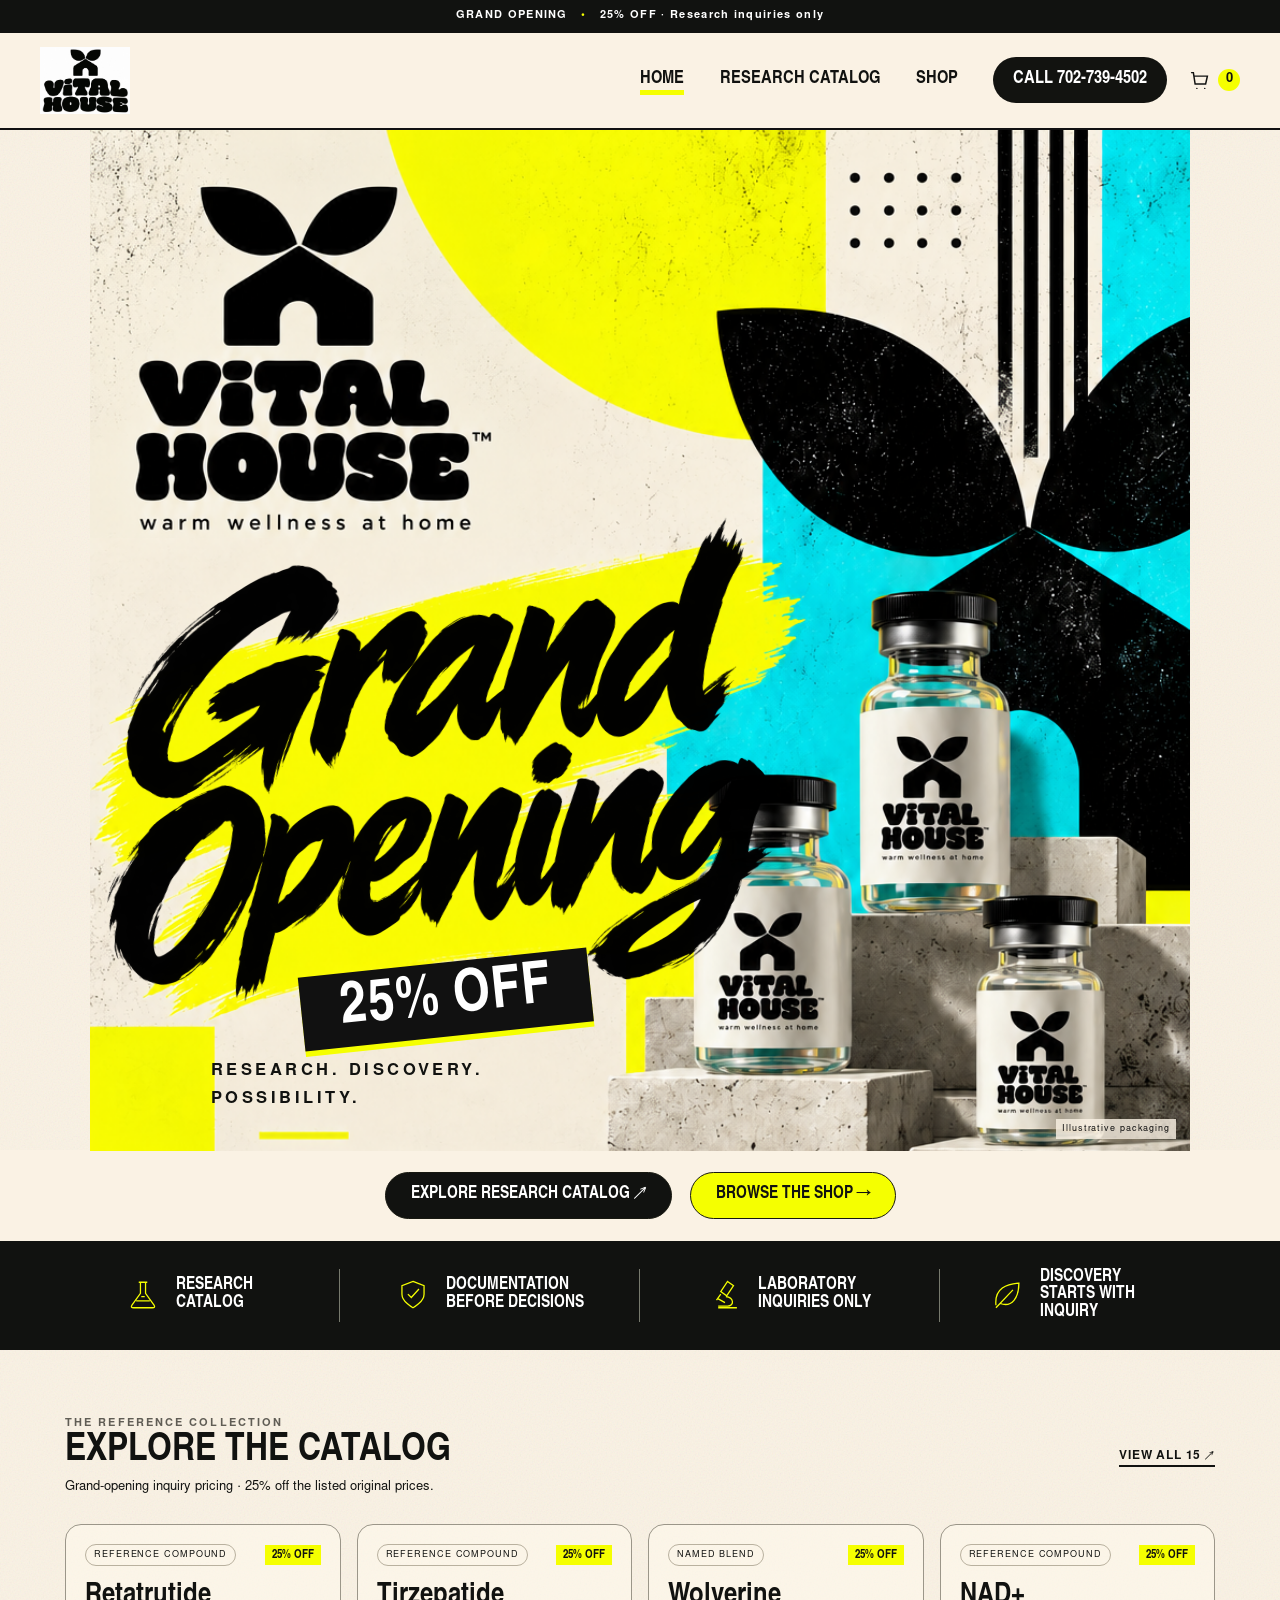
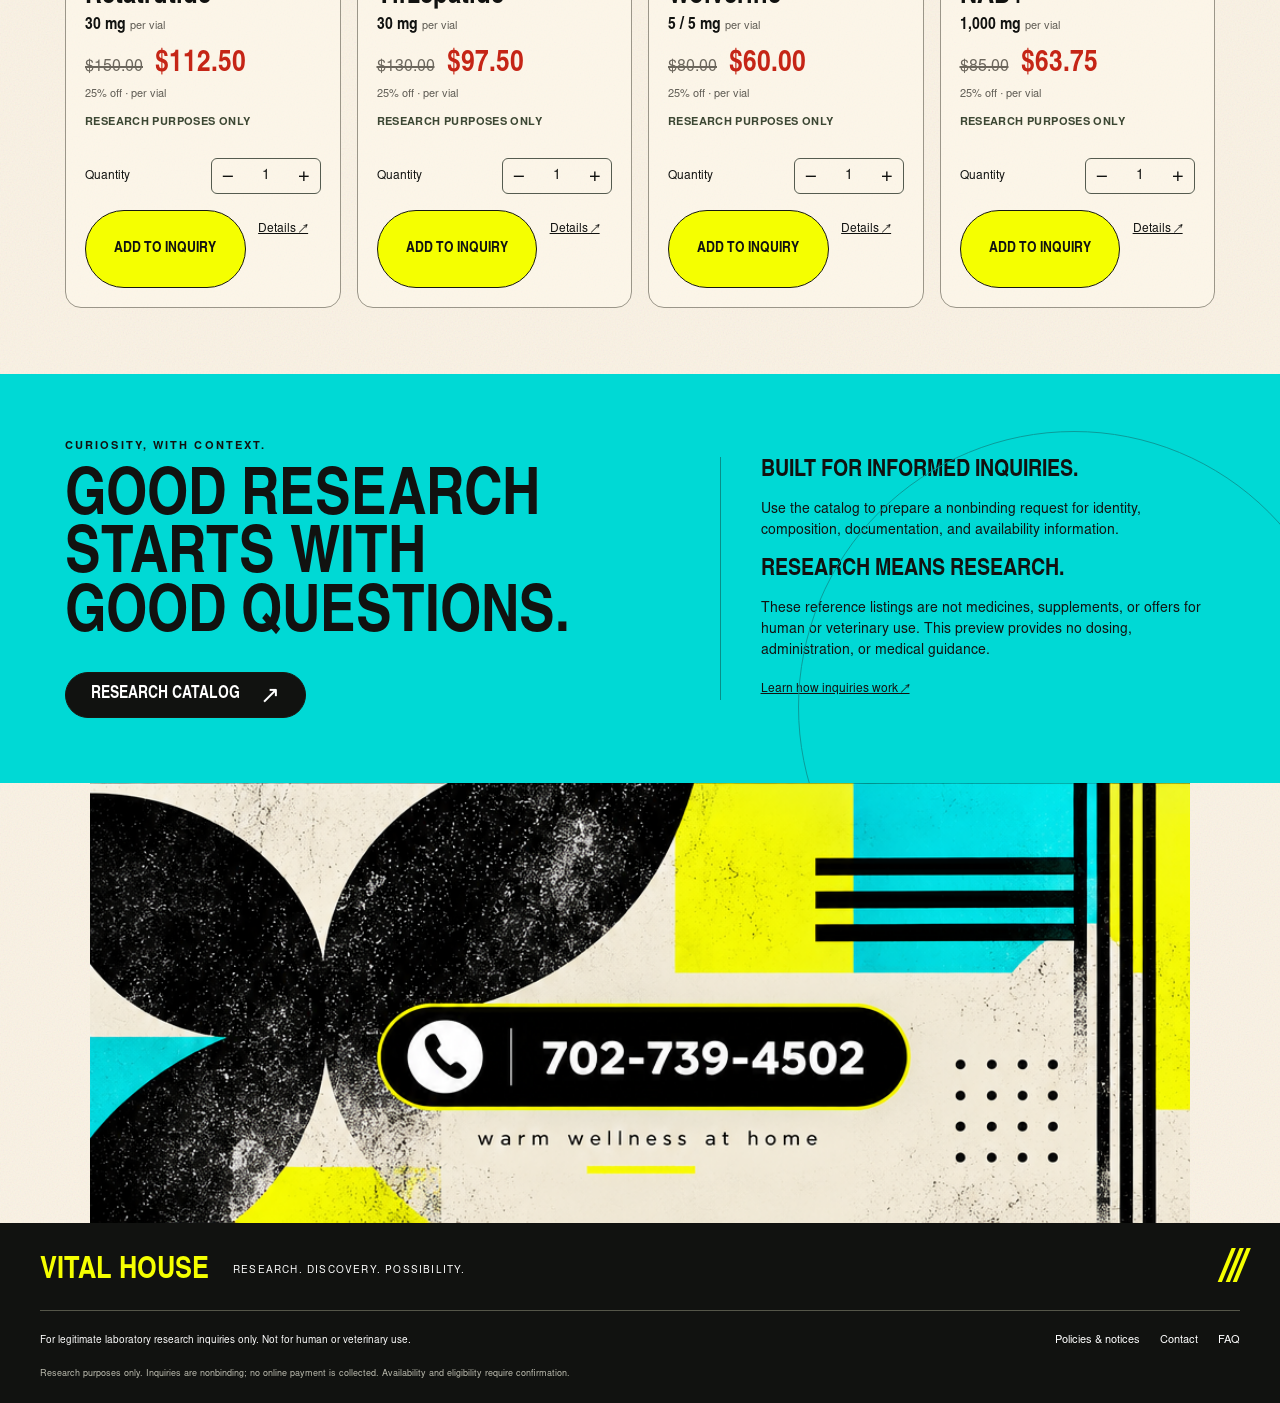
==== commit 5f86a4ef: "Add files via upload" ====
--- a/index.html
+++ b/index.html
@@ -5,14 +5,14 @@
   <meta name="description" content="Vital House research catalog. Explore reference listings and prepare a nonbinding research inquiry. No human or veterinary use.">
   <meta name="theme-color" content="#fcff00"><meta name="robots" content="noindex,nofollow">
   <title>Vital House — Grand Opening</title>
-  <link rel="icon" href="assets/vital-house-logo-original.png"><link rel="stylesheet" href="styles.css">
-  <script src="config.js" defer></script><script src="products.js" defer></script><script src="core.js" defer></script><script src="app.js" defer></script>
+  <link rel="icon" href="vital-house-logo-original.png"><link rel="stylesheet" href="styles.css?v=3">
+  <script src="config.js" defer></script><script src="products.js" defer></script><script src="core.js" defer></script><script src="app.js?v=3" defer></script>
 </head>
 <body>
   <a class="skip" href="#main">Skip to content</a>
   <div class="preview-bar">GRAND OPENING <span>•</span> 25% OFF · Research inquiries only</div>
   <header class="site-header">
-    <a class="brand" href="#home" aria-label="Vital House home"><img src="assets/vital-house-logo-original.png" width="1047" height="781" alt="Vital House"></a>
+    <a class="brand" href="#home" aria-label="Vital House home"><img src="vital-house-logo-original.png" width="1047" height="781" alt="Vital House"></a>
     <nav aria-label="Main navigation"><a href="#home" data-nav="home">Home</a><a href="#catalog" data-nav="catalog">Research catalog</a><a href="#shop" data-nav="shop">Shop</a></nav>
     <div class="header-actions"><a class="contact-link" href="tel:+17027394502">CALL 702-739-4502</a><a class="cart-link" href="#cart" aria-label="View inquiry cart"><svg width="21" height="21" viewBox="0 0 24 24" fill="none" stroke="currentColor" stroke-width="1.7" aria-hidden="true"><path d="M3 3h2l2 13h12l2-9H6M9 21h.01M18 21h.01" stroke-linecap="round"/></svg><span id="cart-count">0</span></a></div>
   </header>
--- a/styles.css
+++ b/styles.css
@@ -1,5 +1,5 @@
-@font-face{font-family:Symbols;src:url('assets/symbols.woff') format('woff');font-display:swap}
-@font-face{font-family:Vital;src:url('assets/body.otf') format('opentype');font-display:swap}@font-face{font-family:Vital;src:url('assets/body-bold.otf') format('opentype');font-weight:700;font-display:swap}@font-face{font-family:Display;src:url('assets/display.otf') format('opentype');font-weight:800;font-display:swap}@font-face{font-family:Display;src:url('assets/display-italic.otf') format('opentype');font-weight:800;font-style:italic;font-display:swap}
+@font-face{font-family:Symbols;src:url('symbols.woff') format('woff');font-display:swap}
+@font-face{font-family:Vital;src:url('body.otf') format('opentype');font-display:swap}@font-face{font-family:Vital;src:url('body-bold.otf') format('opentype');font-weight:700;font-display:swap}@font-face{font-family:Display;src:url('display.otf') format('opentype');font-weight:800;font-display:swap}@font-face{font-family:Display;src:url('display-italic.otf') format('opentype');font-weight:800;font-style:italic;font-display:swap}
 :root{--paper:#faf2e4;--yellow:#f5ff00;--cyan:#00d9d5;--ink:#111210;--muted:#605d55;--line:#b5ac9b;--display:Display,'Arial Narrow',sans-serif}*{box-sizing:border-box}html{scroll-behavior:smooth}body{margin:0;color:var(--ink);background:#ece7dc;font:16px/1.5 Vital,Symbols,Arial,sans-serif}a{color:inherit}button,input,select,textarea{font:inherit;color:inherit}button,a,input,select,textarea{-webkit-tap-highlight-color:transparent}button,a{touch-action:manipulation}button{cursor:pointer}button:disabled{cursor:not-allowed;opacity:.45}button{border:0}a{text-decoration:none}button:focus-visible,a:focus-visible,input:focus-visible,select:focus-visible,textarea:focus-visible,summary:focus-visible{outline:3px solid #087a92;outline-offset:5px}::selection{background:var(--cyan);color:#111}img{max-width:100%;height:auto;display:block}.skip{position:fixed;top:-80px;left:15px;z-index:100;background:var(--yellow);padding:12px}.skip:focus{top:10px}.preview-bar{background:var(--ink);color:#fff;text-align:center;font-size:11px;font-weight:700;letter-spacing:.07em;padding:8px 18px}.preview-bar span{color:var(--yellow);margin:0 9px}.site-header{position:relative;z-index:10;max-width:1320px;margin:auto;padding:14px 40px;display:flex;align-items:center;justify-content:space-between;gap:35px;background:var(--paper);border-bottom:1px solid #c1b8a5}.brand{background:white;width:90px;flex-shrink:0}.brand img{width:90px;height:auto}.site-header nav{display:flex;gap:36px;margin-left:auto}.site-header nav a,.contact-link{font:800 18px/1.2 var(--display);text-transform:uppercase;position:relative}.site-header nav a{padding:12px 0}.site-header nav a[aria-current]{text-decoration:underline;text-decoration-color:var(--yellow);text-decoration-thickness:5px;text-underline-offset:7px}.header-actions{display:flex;gap:22px;align-items:center}.contact-link{background:#121310;color:#fff;border-radius:50px;padding:12px 20px;white-space:nowrap}.contact-link span{color:var(--yellow);margin-left:9px}.cart-link{display:flex;gap:8px;align-items:center}.cart-link span{font-size:13px;font-weight:bold;background:var(--yellow);border-radius:50%;min-width:22px;text-align:center;line-height:22px}main{max-width:1320px;margin:auto;background:var(--paper);min-height:65vh;position:relative;overflow:hidden;isolation:isolate}main:before{content:"";position:absolute;inset:0;z-index:-1;pointer-events:none;opacity:.2;background-image:url("data:image/svg+xml,%3Csvg xmlns='http://www.w3.org/2000/svg' width='200' height='200'%3E%3Cfilter id='n'%3E%3CfeTurbulence type='fractalNoise' baseFrequency='.65' numOctaves='3' stitchTiles='stitch'/%3E%3C/filter%3E%3Cpath fill='%23978365' filter='url(%23n)' opacity='.5' d='M0 0h200v200H0z'/%3E%3C/svg%3E")}.eyebrow{font-size:11px;font-weight:700;letter-spacing:.19em;text-transform:uppercase}.yellow{color:var(--yellow)}.muted{color:var(--muted)}.brush{position:relative;isolation:isolate;width:fit-content;z-index:1}.brush:before{content:"";position:absolute;inset:-4px -20px;background:var(--yellow);z-index:-1;clip-path:polygon(3% 12%,86% 0,83% 7%,99% 7%,95% 15%,100% 22%,96% 30%,100% 39%,95% 45%,98% 56%,93% 63%,100% 70%,96% 79%,100% 86%,88% 88%,90% 96%,5% 100%,9% 91%,0 94%,5% 83%,0 78%,5% 68%,1% 61%,6% 52%,0 48%,5% 35%,1% 30%,7% 23%,0 20%);transform:rotate(-3deg)}.black-brush:before{background:var(--ink)}.black-brush{color:white}.hero{min-height:660px;position:relative;display:grid;grid-template-columns:1.1fr 1fr;gap:40px;padding:45px 70px 60px;overflow:hidden}.hero:before,.page-head:before{content:"";position:absolute;right:-100px;top:-170px;width:440px;height:440px;background:var(--yellow);border-radius:50%;z-index:-1}.hero:after{content:"";position:absolute;width:550px;height:550px;background:var(--cyan);border-radius:50%;right:-140px;bottom:-190px;z-index:-1}.dots{position:absolute;top:30px;left:25px;width:60px;height:80px;background:radial-gradient(#111 1.7px,transparent 2px) 0 0/12px 12px;opacity:.8}.hero-copy{position:relative;z-index:2;align-self:center}.hero-logo{width:207px;height:auto;background:white;margin-bottom:30px}.hero h1{font:800 italic clamp(64px,7.1vw,98px)/.85 var(--display);letter-spacing:-.025em;text-transform:uppercase;margin:0 0 28px;max-width:610px}.hero h1 span{display:block}.hero-copy p{max-width:360px;margin-top:20px}.hero-actions{display:flex;flex-wrap:wrap;gap:12px;margin-top:29px}.btn{display:inline-flex;align-items:center;justify-content:center;gap:20px;min-height:46px;border-radius:40px;padding:12px 25px;background:var(--yellow);border:1px solid #171810;font:800 17px/1.2 var(--display);text-transform:uppercase;transition:transform .15s,background .15s}.btn:hover{transform:translateY(-2px);background:#e5ed00}.btn-dark{background:var(--ink);color:white}.btn-dark:hover{background:#34372b}.btn-outline{background:transparent}.btn-outline:hover{background:#eee6d7}.btn span{font-family:Symbols,Arial;font-weight:400;font-size:24px;line-height:.8}.hero-art{position:relative;min-height:495px;align-self:end}.bars{position:absolute;right:0;top:-45px;width:97px;height:170px;background:repeating-linear-gradient(90deg,#111 0 7px,transparent 7px 15px)}.art-label{position:absolute;top:135px;right:0;writing-mode:vertical-rl;font-size:10px;letter-spacing:.18em;font-weight:bold}.pedestal{position:absolute;bottom:0;left:0;width:100%;height:90px;background:linear-gradient(120deg,#c9c3b7,#e3dac9 50%,#aea592);box-shadow:13px 15px 0 #17171018;clip-path:polygon(0 18%,85% 0,100% 13%,100% 100%,0 100%)}.bottle{position:absolute;width:134px;height:240px;border-radius:18px 18px 20px 20px;background:linear-gradient(90deg,#2b1804 0%,#4d2c02 9%,#bd7a06 15%,#4f2b00 27%,#1c1101 60%,#754906 82%,#160e00 95%);box-shadow:10px 17px 18px #0004,inset 0 -8px 8px #0008;bottom:40px;left:0}.bottle:before{content:"";position:absolute;left:8%;top:-20px;width:84%;height:45px;background:linear-gradient(90deg,#1c1c1c,#deded8 19%,#888 35%,#f9f9ed 60%,#6e706a 86%,#161713);border-radius:7px 7px 3px 3px;box-shadow:0 4px 0 #0b0b0a,0 10px 0 #c0c0b9;border-top:6px solid #181917}.bottle:after{content:"";position:absolute;inset:37px 5px 15px;border-radius:6px;background:linear-gradient(90deg,#070807,#22261b,#040504);border-top:2px solid #ca9e31;border-bottom:2px solid #ca9e31;z-index:0}.bottle-label{position:absolute;left:15px;right:15px;top:67px;z-index:1}.bottle-label img{width:100%;height:auto}.bottle-label small{font:800 10px var(--display);color:var(--yellow);display:block;text-align:center;margin-top:10px;text-transform:uppercase;letter-spacing:.05em}.bottle.b1{left:30px;bottom:45px;width:130px;height:218px;z-index:3}.bottle.b2{left:150px;bottom:100px;width:155px;height:280px;z-index:2}.bottle.b2 .bottle-label{top:85px}.bottle.b3{left:290px;bottom:30px;width:116px;height:192px;z-index:4}.bottle.b3 .bottle-label{top:56px}.art-caption{position:absolute;bottom:-32px;right:5px;font-size:10px;letter-spacing:.1em;text-transform:uppercase}.feature-strip{display:grid;grid-template-columns:repeat(4,1fr);padding:28px 40px;background:var(--ink);color:white}.feature-strip>div{display:flex;align-items:center;justify-content:center;gap:16px;border-right:1px solid #77796d}.feature-strip>div:last-child{border:0}.feature-strip svg{width:34px;height:34px;stroke:var(--yellow);fill:none;stroke-width:1.5}.feature-strip strong{font:800 17px/1.05 var(--display);text-transform:uppercase;max-width:120px}.section{padding:66px 65px}.section-title{display:flex;align-items:center;justify-content:space-between;gap:20px;margin-bottom:27px}.section-title h2{font:800 39px/.95 var(--display);text-transform:uppercase;margin:0}.section-title a{font-size:12px;letter-spacing:.07em;font-weight:bold;border-bottom:2px solid}.section-title p{font-size:13px;margin:8px 0 0}.product-grid{display:grid;grid-template-columns:repeat(3,minmax(0,1fr));gap:16px}.product-card{position:relative;background:#fff9ed8f;border:1px solid #9b9689;border-radius:16px;padding:22px;transition:box-shadow .15s,transform .15s;display:flex;flex-direction:column}.product-card:hover{box-shadow:5px 5px 0 #161a1114;transform:translateY(-2px)}.card-top{display:flex;justify-content:space-between;gap:8px;align-items:center;margin-bottom:16px}.card-tag{font-size:9px;letter-spacing:.1em;text-transform:uppercase;border:1px solid #b9b19f;border-radius:20px;padding:3px 8px}.card-index{font:800 16px var(--display);color:#6b695e}.product-card h3{font:800 29px/1 var(--display);margin:0 0 5px}.product-card .content{font:800 17px var(--display);margin:0}.product-card .price{font:800 25px var(--display);color:#d32112;margin:10px 0 2px}.product-card .price small{font:11px Vital;color:#605d55;margin-left:7px}.card-controls{display:flex;align-items:center;gap:10px;margin-top:16px}.card-controls .btn{padding:10px 16px;min-height:39px;flex:1;font-size:15px}.text-button{background:none;text-decoration:underline;font-size:12px;padding:10px 0}.home-products{grid-template-columns:repeat(4,minmax(0,1fr))}.home-products .product-card{padding:19px}.home-products .card-controls{flex-direction:column;align-items:stretch;gap:0}.research-panel{background:var(--cyan);position:relative;display:grid;grid-template-columns:1.2fr 1fr;gap:60px;padding:65px;overflow:hidden}.research-panel:after{content:"";position:absolute;right:-70px;bottom:-200px;border:1px solid #0b9c9a;width:550px;height:550px;border-radius:50%;pointer-events:none}.research-panel h2{font:800 italic 65px/.9 var(--display);text-transform:uppercase;max-width:600px;margin:15px 0 26px}.research-panel p{max-width:460px}.research-panel .aside{border-left:1px solid #078f89;padding-left:40px;align-self:center}.research-panel .aside strong{font:800 24px var(--display);text-transform:uppercase}.research-panel .aside p{font-size:14px}.page-head{position:relative;isolation:isolate;overflow:hidden;padding:42px 65px 35px;display:flex;align-items:center;justify-content:space-between;gap:40px;border-bottom:1px solid #c2b9a6;min-height:235px}.page-head:before{width:310px;height:310px;top:-200px;right:100px}.page-head:after{content:"";position:absolute;z-index:-1;background:var(--cyan);height:290px;width:290px;border-radius:50%;right:-160px;bottom:-170px}.page-head h1{font:800 italic clamp(46px,5vw,70px)/.9 var(--display);text-transform:uppercase;margin:20px 0 15px;letter-spacing:-.02em}.page-head p{font-size:13px;max-width:510px;margin:20px 0 0}.page-logo{width:165px;flex-shrink:0;background:white}.page-body{padding:30px 65px 65px}.notice{border-left:4px solid var(--yellow);padding:12px 17px;background:#fffaf0c9;font-size:12px;margin:0 0 24px}.toolbar{display:grid;grid-template-columns:1fr 180px 180px;gap:14px;align-items:end;margin-bottom:24px}.field>span,.toolbar label>span{font-size:10px;font-weight:700;letter-spacing:.11em;text-transform:uppercase;display:block;margin-bottom:7px}input,select,textarea{border:1px solid #8f8a7e;background:#fffaf0;border-radius:8px;width:100%;padding:12px 14px;font-size:14px}textarea{resize:vertical;min-height:110px}.results-meta{font-size:11px;letter-spacing:.06em;text-transform:uppercase;margin:8px 0 18px;color:var(--muted)}.catalog-list{border:1px solid #999286;border-radius:16px;overflow:hidden;background:#fff9ec80}.catalog-row{display:grid;grid-template-columns:45px 1.1fr 1.6fr 110px;gap:24px;align-items:center;padding:17px 24px;border-bottom:1px solid #c4baa8}.catalog-row:last-child{border:0}.catalog-row .row-num{font-size:11px;color:#777362}.catalog-row h2{font:800 26px/1 var(--display);margin:0}.catalog-row p{font-size:12px;margin:4px 0}.catalog-description{border-left:4px solid var(--yellow);padding-left:20px}.catalog-description strong{font-size:12px}.catalog-row button{font-size:13px;text-decoration:underline;background:none;text-align:right;white-space:nowrap}.cart-layout{display:grid;grid-template-columns:1.1fr 1fr;gap:40px;align-items:start}.cart-list{border:1px solid #91897a;border-radius:16px;padding:0 22px;background:#fff9ef80}.cart-item{position:relative;display:grid;grid-template-columns:55px 1fr auto;align-items:center;gap:20px;padding:24px 0;border-bottom:1px solid #bfb5a3}.cart-item:last-child{border:0}.cart-item h2{font:800 25px/1 var(--display);margin:0 22px 5px 0}.cart-item p{font-size:12px;margin:0 0 12px}.cart-item .line-price{font:800 24px var(--display);color:#d32112;align-self:end;white-space:nowrap}.cart-item .remove{position:absolute;right:-5px;top:12px;font-size:23px;background:transparent;line-height:1;padding:3px 8px}.mini-vial{width:45px;height:76px;background:linear-gradient(90deg,#2c1b02,#985909 20%,#201202 50%,#5c3205);border-radius:7px;position:relative;margin-top:8px}.mini-vial:before{content:"";position:absolute;left:3px;right:3px;top:-7px;height:13px;border-radius:3px;background:linear-gradient(90deg,#111,#ddd,#777,#fff,#111);border-top:3px solid #111}.mini-vial img{position:absolute;width:35px;left:5px;top:23px}.quantity{display:inline-flex;align-items:center;border:1px solid #555c50;border-radius:6px;overflow:hidden;background:#fffaf0}.quantity button{background:none;width:30px;height:27px;font-size:20px;line-height:1}.quantity output{min-width:25px;text-align:center;font-size:13px;font-weight:bold}.totals{margin-top:20px}.total-row{display:flex;justify-content:space-between;gap:20px;padding:10px 0;border-bottom:1px solid #b9b19d;font-size:14px}.total-row.grand{font:800 24px var(--display);background:var(--yellow);border:0;padding:12px;margin-top:10px}.tax-note{font-size:11px;margin:12px 0;color:var(--muted)}.inquiry-panel{border:1px solid #a59a87;border-radius:16px;padding:26px;background:#fff8edaa}.inquiry-panel h2{font:800 italic 34px/1 var(--display);text-transform:uppercase;margin:0 0 20px}.form-grid{display:grid;grid-template-columns:1fr 1fr;gap:16px}.full{grid-column:1/-1}.checkbox{display:flex;align-items:flex-start;gap:10px;font-size:12px;line-height:1.5}.checkbox input{width:17px;height:17px;flex-shrink:0;accent-color:#191d0e;margin:2px 0}.form-actions{display:grid;gap:10px}.form-help{font-size:11px;margin:12px 0 0;color:var(--muted)}.empty{text-align:center;padding:60px 20px;grid-column:1/-1}.empty h2{font:800 42px var(--display);margin:0 0 10px}.empty p{max-width:440px;margin:0 auto 22px}.empty .empty-icon{font-size:55px;color:#7a8166}.clear-cart{background:transparent;font-size:12px;text-decoration:underline;padding:12px 0}.info-grid{display:grid;grid-template-columns:1fr 1fr;gap:30px}.info-card{padding:30px;border:1px solid #aaa08c;border-radius:16px;background:#fff9edaa}.info-card h2{font:800 28px var(--display);text-transform:uppercase;margin:0 0 13px}.info-card p,.policy-copy p,.policy-copy li{font-size:14px;line-height:1.7}.info-card a:not(.btn),.policy-copy a{text-decoration:underline}.policy-copy{max-width:850px;margin:auto}.policy-copy h2{font:800 28px var(--display);margin-top:32px}.policy-copy ul{padding-left:20px}details{border-bottom:1px solid #aea28d;padding:22px 0}summary{font:800 24px/1.2 var(--display);cursor:pointer}details p{max-width:780px;font-size:14px}.site-footer{max-width:1320px;margin:auto;background:#111210;color:#fff;padding:30px 40px 23px}.footer-top{display:flex;align-items:center;gap:24px;border-bottom:1px solid #555649;padding-bottom:20px}.footer-name{font:800 31px var(--display);white-space:nowrap}.footer-top>span:not(.slashes){font-size:10px;letter-spacing:.12em}.slashes{font:800 italic 44px/.7 var(--display);color:var(--yellow);margin-left:auto;letter-spacing:-.1em}.footer-bottom{display:flex;justify-content:space-between;gap:25px;align-items:center;padding-top:13px}.footer-bottom p{font-size:10px}.footer-bottom nav{display:flex;gap:20px;font-size:11px;white-space:nowrap}.footer-fine{font-size:9px;color:#bcbcaf;margin:8px 0 0}.toast{position:fixed;bottom:25px;left:50%;transform:translate(-50%,20px);background:#15180d;color:#fff;border:1px solid var(--yellow);border-radius:8px;padding:13px 22px;box-shadow:0 5px 20px #0003;z-index:100;opacity:0;pointer-events:none;transition:.2s;font-size:14px;max-width:90vw;text-align:center}.toast.visible{opacity:1;transform:translate(-50%,0)}dialog{border:1px solid #262c19;background:var(--paper);border-radius:18px;max-width:560px;width:calc(100% - 36px);padding:38px;box-shadow:15px 15px 0 #0002}dialog::backdrop{background:#111b;backdrop-filter:blur(3px)}.dialog-close{position:absolute;top:8px;right:12px;font-size:30px;background:none}.dialog-body h2{font:800 44px/1 var(--display);margin:14px 0}.dialog-body p{font-size:14px}.dialog-body dl{display:grid;grid-template-columns:1fr 1fr;font-size:12px;gap:10px;border-top:1px solid #bbb09a;padding-top:15px}.dialog-body dd{margin:0;font-weight:bold}.dialog-body .price{font:800 30px var(--display);color:#d32112}.dialog-body .btn{width:100%}.no-script{position:fixed;inset:30%;background:white;border:3px solid;padding:40px;z-index:100}.form-result{font-size:12px;padding:12px;border:1px solid #727a45;background:#f6ffd1;margin-top:15px}.form-result:empty{display:none}
 @media(min-width:1450px){.hero h1{font-size:100px}}@media(max-width:1100px){.hero{padding:40px 45px 60px;gap:10px;min-height:610px}.hero-art{transform:scale(.85);transform-origin:right bottom}.hero-logo{width:180px}.hero h1{font-size:76px}.section,.page-body{padding-left:35px;padding-right:35px}.home-products{grid-template-columns:repeat(2,1fr)}.home-products .card-controls{flex-direction:row;gap:15px}.page-head{padding:35px}.cart-layout{gap:24px;grid-template-columns:1fr 1fr}.cart-item{gap:12px}.inquiry-panel{padding:20px}.form-grid{grid-template-columns:1fr}.field{grid-column:1/-1}.research-panel{padding:45px;gap:30px}.site-header{padding:12px 28px;gap:25px}.site-header nav{gap:24px}.feature-strip{padding:24px}.feature-strip>div{gap:10px}.feature-strip strong{font-size:15px}}@media(max-width:760px){body{background:var(--paper)}.preview-bar{font-size:9px;letter-spacing:.025em;padding:7px 8px}.preview-bar span{margin:0 3px}.site-header{padding:11px 18px;gap:12px;flex-wrap:wrap}.brand,.brand img{width:67px}.header-actions{margin-left:auto;gap:18px}.contact-link{font-size:15px;padding:10px 15px}.site-header nav{order:3;width:100%;justify-content:space-around;gap:15px;border-top:1px solid #d7cdbb;padding-top:5px}.site-header nav a{font-size:16px;padding:9px 0 6px}.hero{grid-template-columns:1fr;padding:27px 27px 45px;gap:0;min-height:0}.hero-copy{padding-left:8px}.hero-logo{width:160px;margin:0 auto 27px}.hero h1{font-size:clamp(66px,14.5vw,100px);line-height:.88;margin-bottom:24px}.hero-copy p{font-size:14px;max-width:280px}.hero-actions{gap:9px;position:relative;z-index:4}.hero-actions .btn{font-size:15px;padding:12px 16px;gap:12px}.hero-art{height:300px;min-height:300px;width:400px;max-width:100%;transform:scale(.78);transform-origin:right bottom;margin-top:-20px;margin-left:auto}.bottle.b2{bottom:73px}.bottle.b1{bottom:25px}.bottle.b3{bottom:16px}.hero:after{width:420px;height:420px;bottom:-100px;right:-150px}.hero:before{width:300px;height:300px;top:-200px;right:-90px}.bars{top:0;right:-7px;height:150px;width:65px;background:repeating-linear-gradient(90deg,#111 0 5px,transparent 5px 10px)}.dots{left:15px;top:30px;width:39px;height:55px;background-size:10px 10px}.art-label{top:150px;right:-18px}.feature-strip{grid-template-columns:1fr 1fr;padding:24px 15px;gap:26px 0}.feature-strip>div{justify-content:flex-start;padding-left:15px;gap:14px}.feature-strip>div:nth-child(2){border:0}.feature-strip strong{font-size:15px}.feature-strip svg{width:29px;height:29px}.section{padding:38px 20px}.section-title{align-items:flex-start;gap:15px}.section-title h2{font-size:30px;max-width:220px}.section-title a{font-size:10px;white-space:nowrap}.section-title p{font-size:12px}.home-products,.product-grid{grid-template-columns:repeat(2,minmax(0,1fr));gap:10px}.product-card,.home-products .product-card{padding:15px 12px;border-radius:12px}.card-top{margin-bottom:17px}.card-tag{font-size:8px;padding:2px 6px;letter-spacing:.03em}.card-index{display:none}.product-card h3{font-size:25px;overflow-wrap:anywhere}.product-card .content{font-size:15px}.product-card .price{font-size:24px}.product-card .price small{display:block;margin:0;font-size:9px}.card-controls,.home-products .card-controls{flex-direction:column;gap:0;align-items:stretch;margin-top:12px}.card-controls .btn{font-size:13px;padding:8px;min-height:34px}.card-controls .text-button{font-size:10px;padding:10px 0 0}.research-panel{padding:38px 27px;grid-template-columns:1fr;gap:25px}.research-panel h2{font-size:51px;margin:14px 0 25px}.research-panel p{font-size:14px}.research-panel .aside{border-left:0;border-top:1px solid #078f89;padding:25px 0 0}.page-head{padding:28px 25px;min-height:180px;gap:20px}.page-head h1{font-size:50px}.page-head p{font-size:12px;max-width:280px}.page-logo{width:100px}.page-body{padding:24px 20px 40px}.eyebrow{font-size:9px;letter-spacing:.13em}.toolbar{grid-template-columns:1fr 1fr;gap:12px}.toolbar label:first-child{grid-column:1/-1}.toolbar label>span{font-size:9px}.toolbar select{font-size:12px;padding:12px 8px}.notice{font-size:11px;padding:11px 12px}.catalog-row{grid-template-columns:1fr auto;gap:10px;padding:18px}.catalog-row .row-num{display:none}.catalog-description{grid-column:1/-1;grid-row:2;padding-left:12px}.catalog-row h2{font-size:27px}.catalog-row button{font-size:11px}.catalog-row p{font-size:11px}.cart-layout{grid-template-columns:1fr;gap:28px}.cart-list{padding:0 18px}.cart-item{grid-template-columns:42px 1fr auto;gap:15px}.cart-item h2{font-size:25px}.cart-item .line-price{font-size:24px}.inquiry-panel{padding:22px 18px}.inquiry-panel h2{font-size:32px}.form-grid{gap:15px}.info-grid{grid-template-columns:1fr;gap:20px}.info-card{padding:24px}.site-footer{padding:25px 20px}.footer-top{gap:14px;flex-wrap:wrap}.footer-name{font-size:26px}.footer-top>span:not(.slashes){font-size:8px;max-width:125px}.slashes{font-size:35px}.footer-bottom{align-items:flex-start;flex-direction:column;gap:8px}.footer-bottom p{margin:0;font-size:10px;max-width:310px}.footer-bottom nav{gap:20px;font-size:10px}.footer-fine{font-size:9px;line-height:1.6;margin-top:14px}dialog{padding:30px 23px}.dialog-body h2{font-size:38px}.page-head .page-logo{align-self:flex-start;margin-top:8px}.policy-copy h2{font-size:25px}.policy-copy p,.policy-copy li{font-size:13px}}@media(prefers-reduced-motion:reduce){html{scroll-behavior:auto}*,*:before,*:after{transition:none!important}}
 
@@ -9,7 +9,7 @@
 .original-hero{position:relative;container-type:inline-size;width:100%;max-width:1100px;aspect-ratio:1024 / 950;margin:auto;overflow:hidden;background:#f5efdf}.original-art{width:100%;max-width:none;height:auto}.original-logo-window{position:absolute;left:0;top:0;width:40%;height:40%;overflow:hidden}.original-logo-window img{width:250%;max-width:none;height:auto}.opening-copy{position:absolute;left:3%;top:43%;width:59%;transform:rotate(-7deg)}.opening-copy h1{margin:0;font:800 italic 12.2cqw/.88 Display,'Arial Narrow',sans-serif;letter-spacing:-.055em;color:#050604}.opening-intro{position:absolute;left:11%;bottom:2%;width:39%;display:flex;gap:8px;flex-wrap:wrap;align-items:center}.opening-intro p{width:100%;font-size:1.5cqw;letter-spacing:.21em;font-weight:700;line-height:1.7;margin:0 0 8px}.opening-intro .btn{font-size:1.45cqw;min-height:0;padding:1.1cqw 1.8cqw;gap:0}.preview-bar{letter-spacing:.12em}.brand{background:transparent}.site-header{border-bottom:2px solid #111}.feature-strip strong{max-width:150px}.research-panel h2{font-style:normal}.site-footer .footer-name{color:var(--yellow)}
 @media(max-width:760px){.opening-intro{gap:5px;left:8%;width:42%;bottom:2%}.opening-intro p{font-size:1.75cqw;margin-bottom:0}.opening-intro .btn{font-size:1.8cqw;padding:1.3cqw 1.7cqw}.opening-copy h1{font-size:13cqw}.opening-copy{top:44%;left:2%}.preview-bar{font-size:9px;letter-spacing:.035em}.contact-link{font-size:14px}.brand,.brand img{width:70px}}
 
-.opening-intro{bottom:3.7%}.opening-intro p{margin:0}.opening-actions{display:flex;justify-content:center;gap:18px;padding:22px 20px;background:var(--paper)}.original-contact-banner{display:block;max-width:1100px;margin:auto;aspect-ratio:1024 / 409;background:url('assets/original-homepage.png') center bottom / 100% auto no-repeat}.original-contact-banner:focus-visible{outline-offset:-8px}.original-art{pointer-events:none}.original-hero:after{content:"Illustrative packaging";position:absolute;right:14px;bottom:12px;font-size:9px;letter-spacing:.1em;color:#111;background:#faf2e4cf;padding:3px 6px}@media(max-width:760px){.opening-actions{gap:10px;padding:18px 14px}.opening-actions .btn{font-size:13px;padding:12px 14px;min-height:46px;flex:1;gap:0}.opening-intro p{font-size:2.4cqw;letter-spacing:.1em}.original-hero:after{font-size:7px;bottom:5px;right:5px}.opening-intro{bottom:5%}}
+.opening-intro{bottom:3.7%}.opening-intro p{margin:0}.opening-actions{display:flex;justify-content:center;gap:18px;padding:22px 20px;background:var(--paper)}.original-contact-banner{display:block;max-width:1100px;margin:auto;aspect-ratio:1024 / 409;background:url('original-homepage.png') center bottom / 100% auto no-repeat}.original-contact-banner:focus-visible{outline-offset:-8px}.original-art{pointer-events:none}.original-hero:after{content:"Illustrative packaging";position:absolute;right:14px;bottom:12px;font-size:9px;letter-spacing:.1em;color:#111;background:#faf2e4cf;padding:3px 6px}@media(max-width:760px){.opening-actions{gap:10px;padding:18px 14px}.opening-actions .btn{font-size:13px;padding:12px 14px;min-height:46px;flex:1;gap:0}.opening-intro p{font-size:2.4cqw;letter-spacing:.1em}.original-hero:after{font-size:7px;bottom:5px;right:5px}.opening-intro{bottom:5%}}
 
 /* Grand-opening promotion, original/discounted pricing and pre-cart quantities. */
 .opening-copy{top:40%;left:0;width:62%;transform:rotate(-4deg)}.opening-copy h1{line-height:1;font-size:0}.opening-copy h1 img{width:100%;height:auto;max-width:none}.opening-sale{display:table;margin:-2.7cqw auto 0;padding:.7cqw 3.6cqw;background:#111;color:white;transform:rotate(-2deg);font:800 5.3cqw/1 Display,sans-serif;letter-spacing:.015em;box-shadow:0 .5cqw 0 var(--yellow)}.sale-tag{background:var(--yellow);padding:4px 7px;font:800 12px/1 Display,sans-serif;white-space:nowrap}.product-card .price,.dialog-body .price{display:flex;align-items:baseline;flex-wrap:wrap;gap:6px 12px}.price del{font:16px Vital,sans-serif;color:#6c675d;text-decoration-thickness:1.5px}.price strong{font:800 30px Display,sans-serif;color:#c52516}.price small{flex-basis:100%;margin-left:0!important}.research-only{font-size:11px;font-weight:700;text-transform:uppercase;letter-spacing:.035em;margin:12px 0;color:#3c4733}.compound-description{font-size:14px;line-height:1.65}.reference-source{display:inline-block;font-size:11px;text-decoration:underline;margin-top:5px}.catalog-description .research-only{font-size:10px;line-height:1.5}.select-quantity{display:flex;align-items:center;justify-content:space-between;gap:10px;font-size:12px;margin-top:auto;padding-top:15px}.select-quantity .quantity{background:transparent}.select-quantity input{width:44px;padding:0;border:0;background:transparent;text-align:center;font-size:14px;height:34px;appearance:textfield;-moz-appearance:textfield}.select-quantity input::-webkit-inner-spin-button,.select-quantity input::-webkit-outer-spin-button{-webkit-appearance:none;margin:0}.select-quantity .quantity button{width:32px;height:34px}.dialog-body .select-quantity{margin-bottom:20px;max-width:250px}.savings-row{color:#316447}.form-help a{text-decoration:underline;overflow-wrap:anywhere}.product-card .card-controls{flex-wrap:wrap}.product-card .card-controls .btn{flex-basis:100%}.cart-item del{color:#6c675d}.opening-sale{position:relative;z-index:2}
